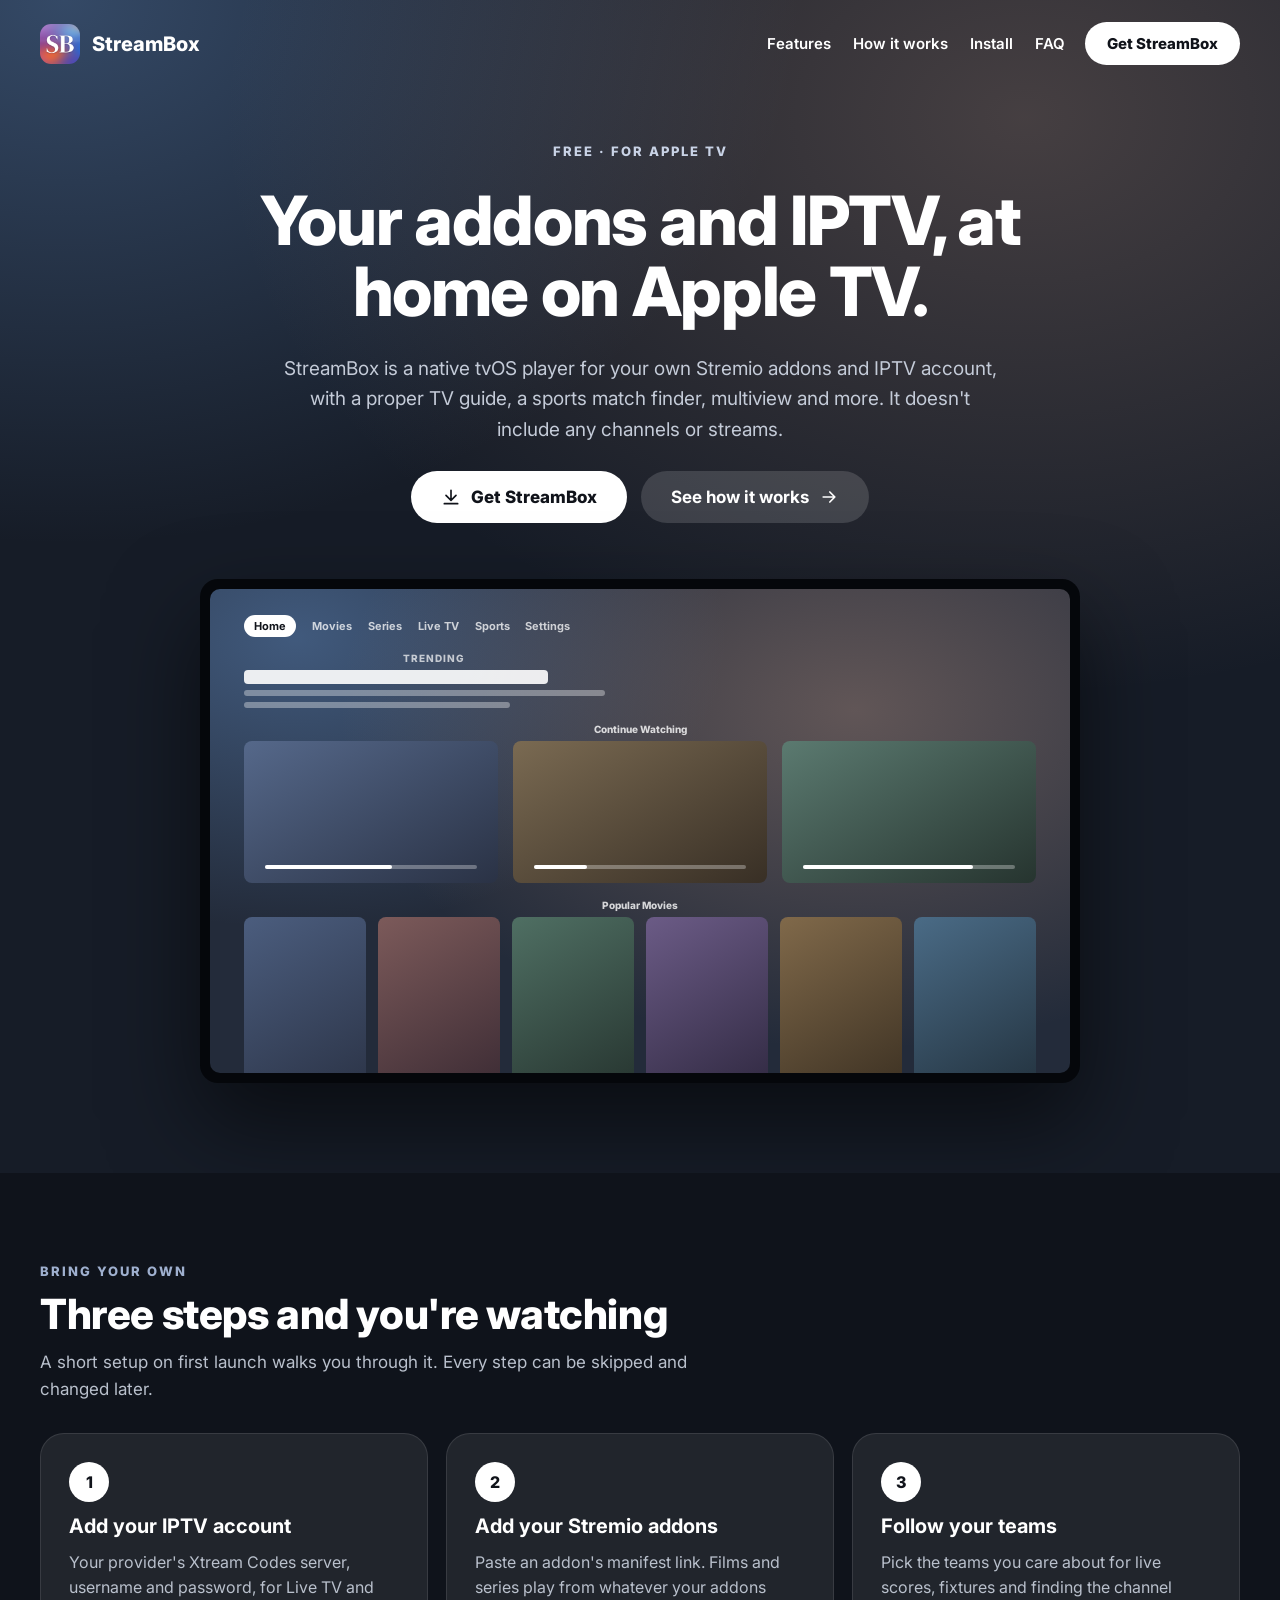
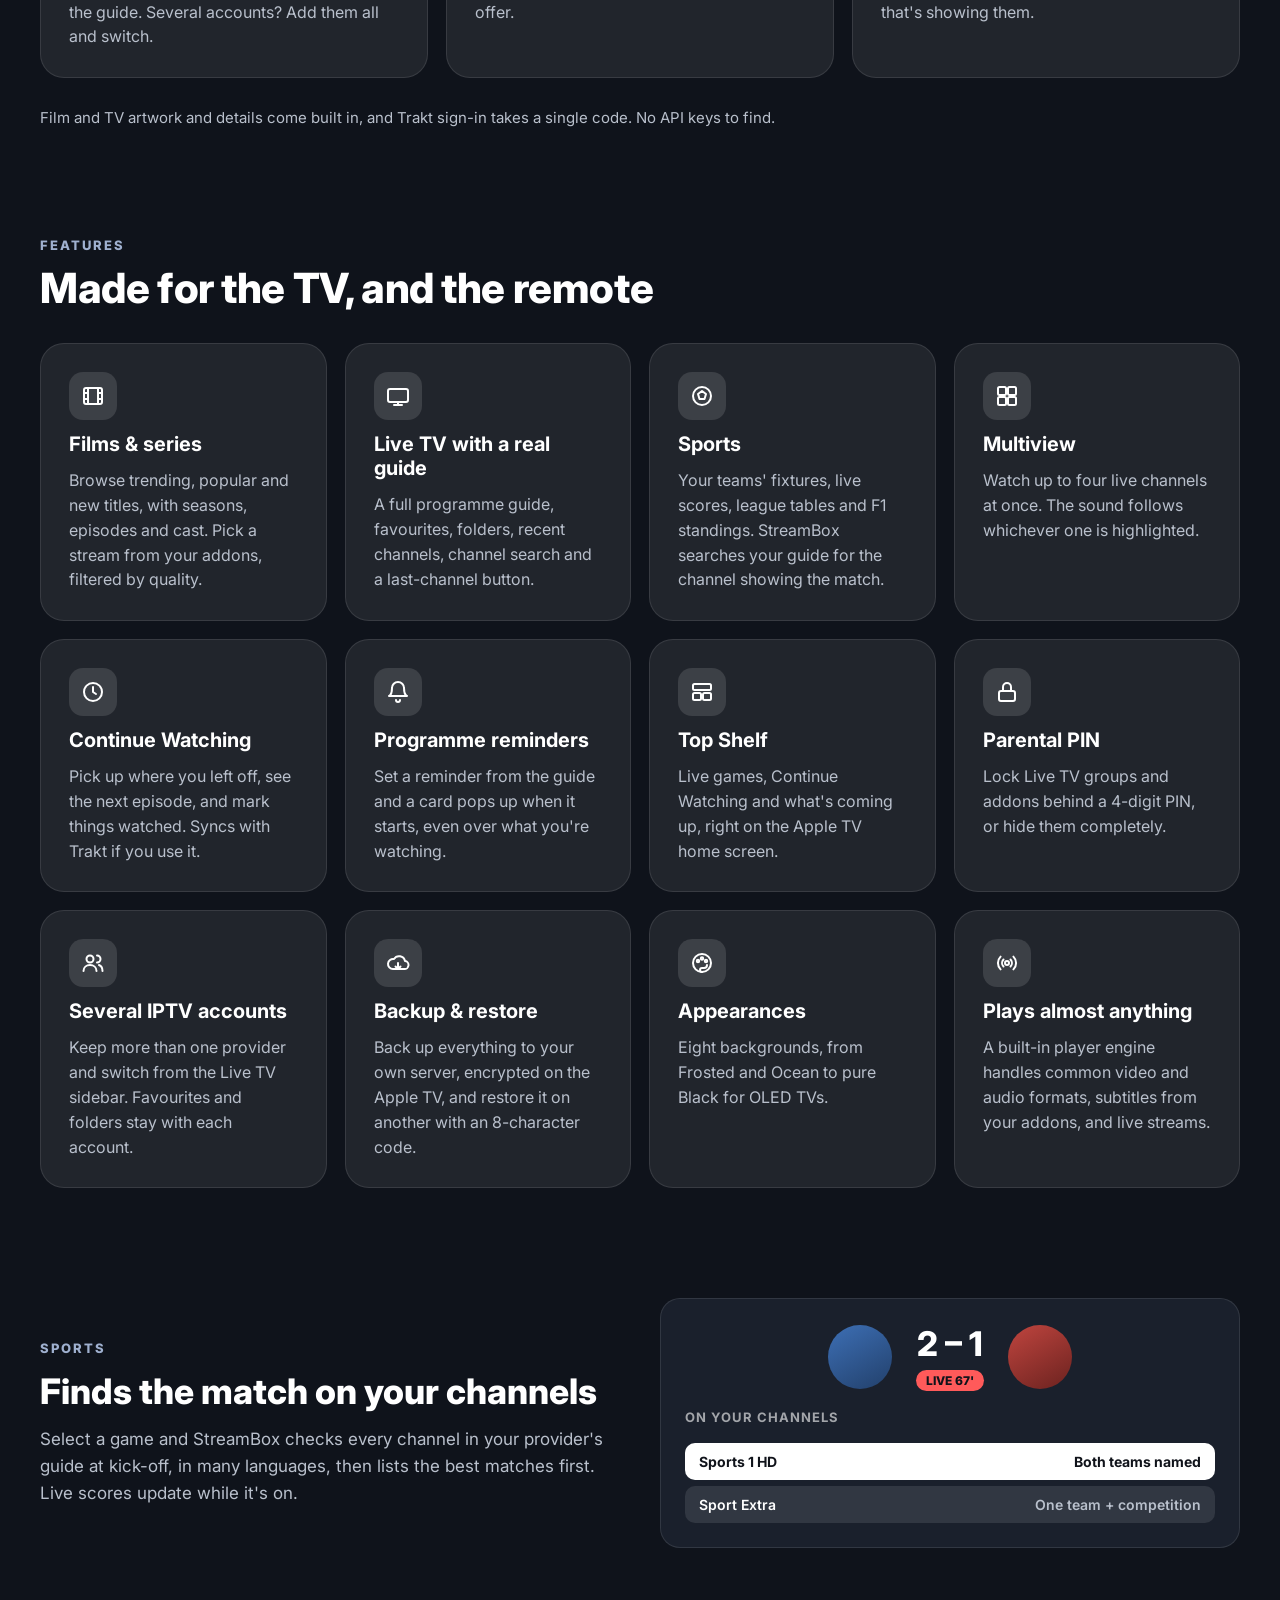
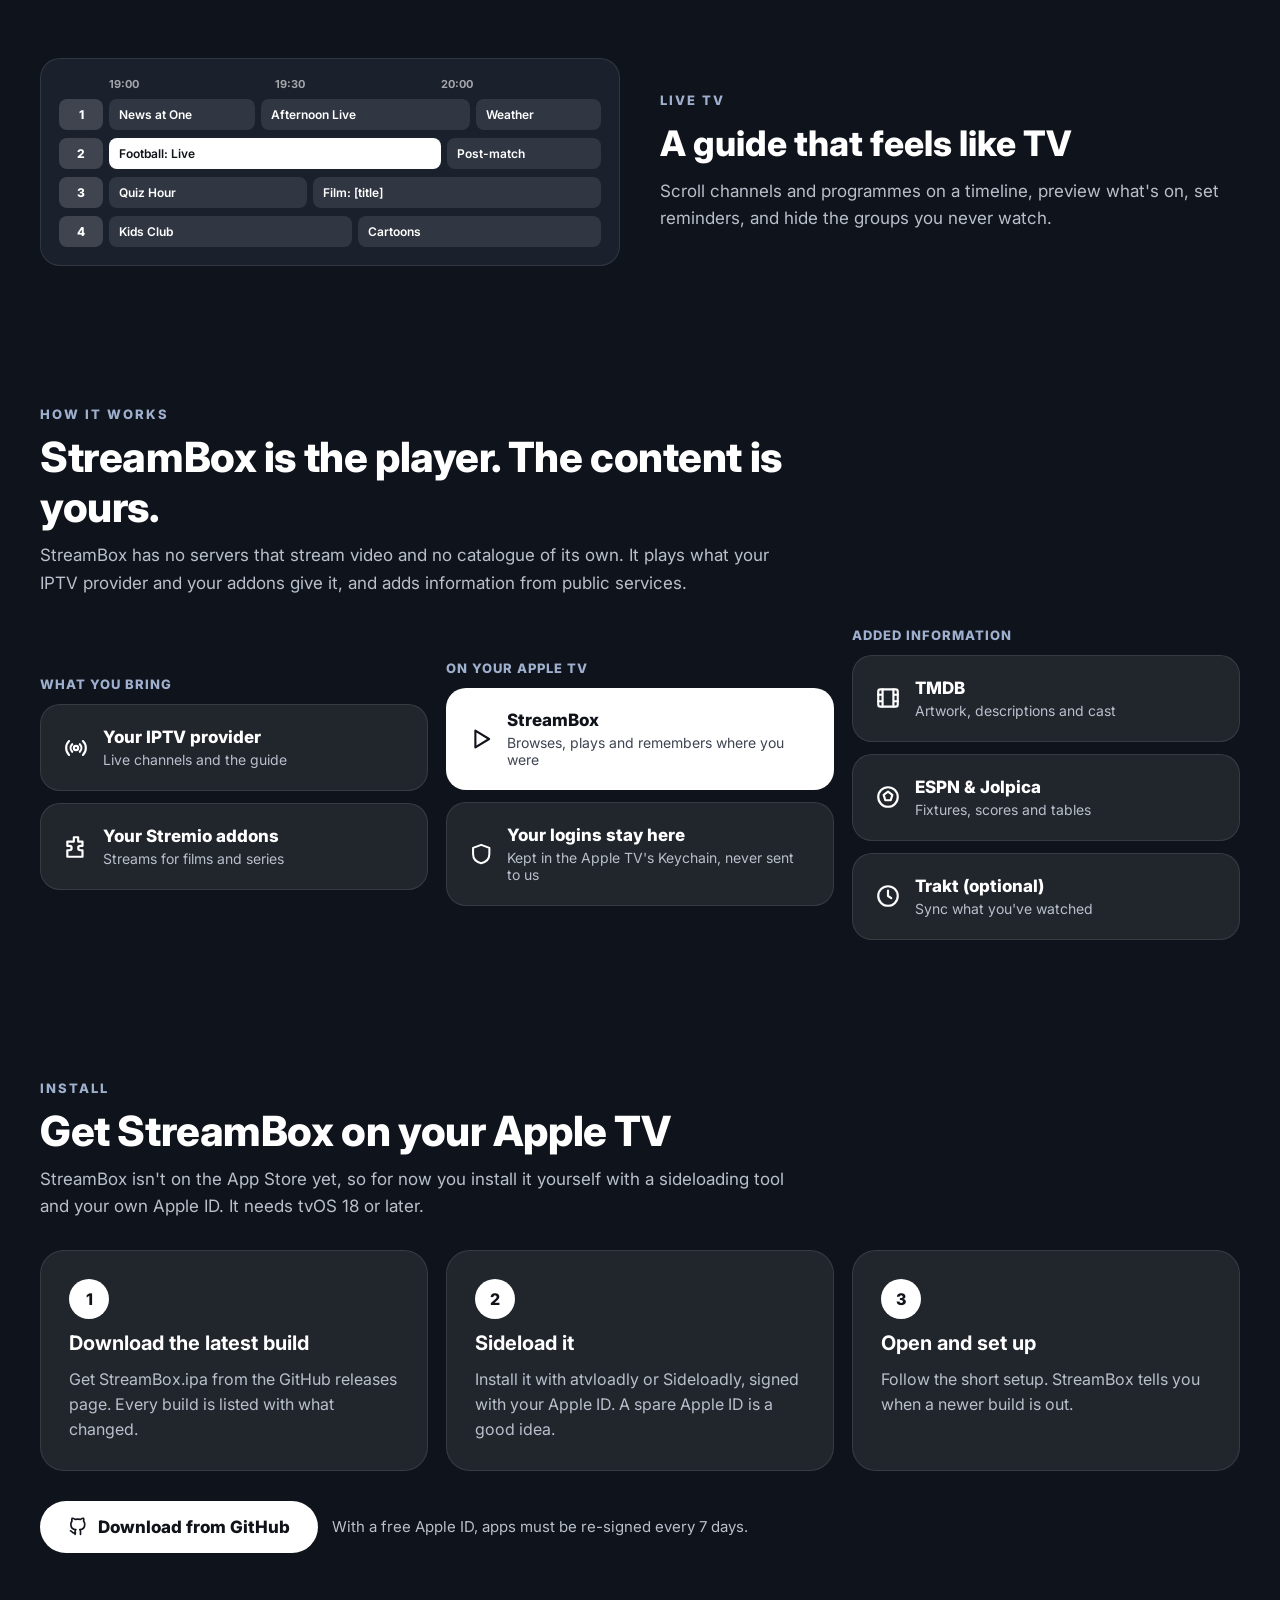
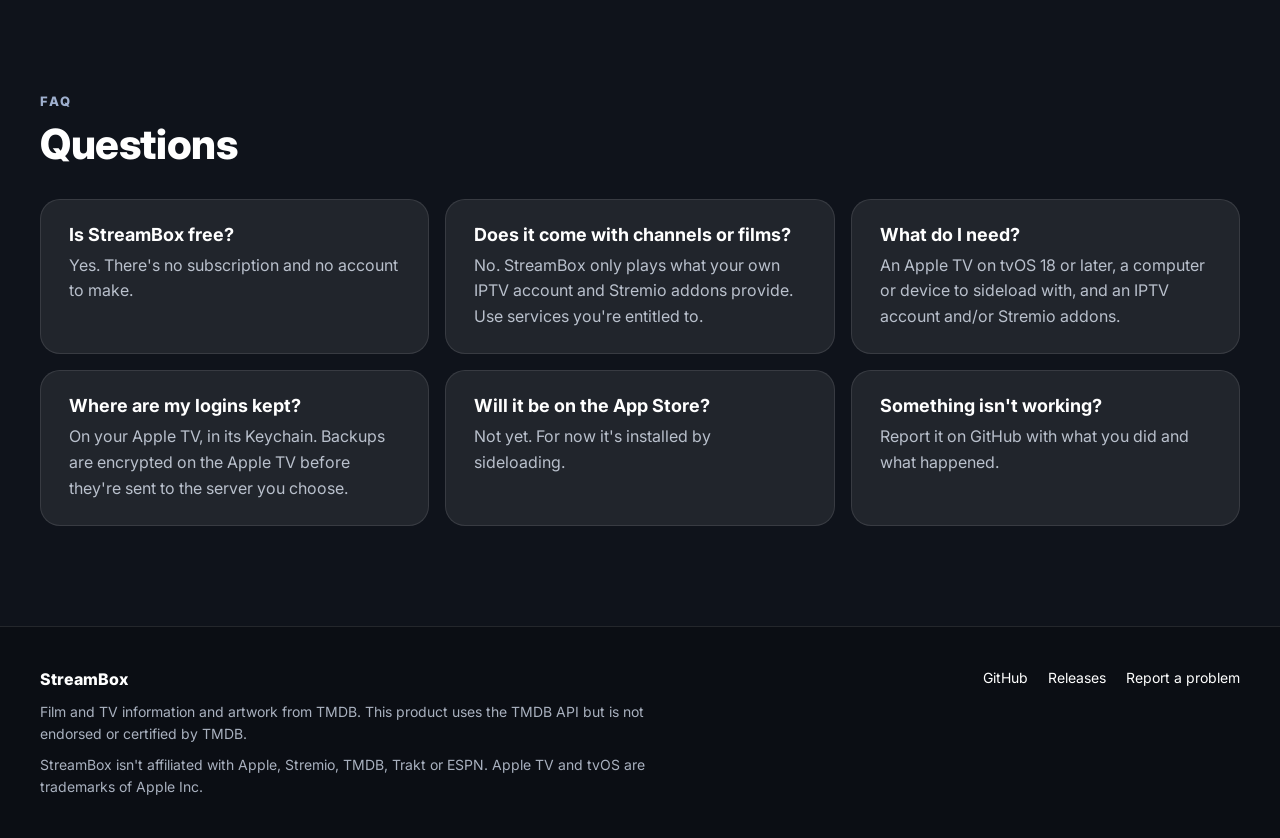
==== index.html @ 4a8b3d06 "Use the real StreamBox logo The header and browser tab now use StreamBox's own logo (the white "SB" " ====
<!doctype html>
<html lang="en">
<head>
<meta charset="utf-8">
<meta name="viewport" content="width=device-width, initial-scale=1">
<title>StreamBox · A player for your own addons and IPTV on Apple TV</title>
<meta name="description" content="StreamBox is a free, native Apple TV player for your own Stremio addons and IPTV account, with a TV guide, sports match finder, multiview and more. It includes no channels or streams.">
<meta property="og:title" content="StreamBox for Apple TV">
<meta property="og:description" content="A native Apple TV player for your own Stremio addons and IPTV account.">
<meta name="theme-color" content="#161c27">
<link rel="icon" href="favicon.png" type="image/png">
<link rel="apple-touch-icon" href="apple-touch-icon.png">
<meta property="og:image" content="https://ms2620.github.io/streambox-site/logo.png">
<link rel="preconnect" href="https://fonts.googleapis.com">
<link rel="preconnect" href="https://fonts.gstatic.com" crossorigin>
<link href="https://fonts.googleapis.com/css2?family=Inter:wght@400;500;600;700;800&amp;display=swap" rel="stylesheet">
<style>
body{margin:0;background:#0f131b}
html{scroll-behavior:smooth}
a{color:#ffffff}a:hover{color:#d6dcea}
a:focus-visible{outline:3px solid #9fb0cf;outline-offset:3px;border-radius:8px}
section{scroll-margin-top:20px}
</style>
</head>
<body>
<div style="min-height:100vh;font-family:Inter, system-ui, sans-serif;color:#ffffff;background:#0f131b">

  <header style="position:relative;overflow:hidden;background:radial-gradient(50rem 36rem at 80% 10%, rgba(158,128,115,0.35), rgba(0,0,0,0)),radial-gradient(46rem 34rem at 5% 0%, rgba(89,128,179,0.45), rgba(0,0,0,0)),#161c27">
    <nav style="max-width:1200px;margin:0 auto;padding:22px 24px;display:flex;flex-wrap:wrap;align-items:center;gap:20px">
      <a href="#" style="display:flex;align-items:center;gap:12px;text-decoration:none;font-size:20px;font-weight:800"><img src="logo.png" alt="" width="40" height="40" style="width:40px;height:40px;border-radius:11px;display:block">StreamBox</a>
      <span style="flex:1"></span>
      <div style="display:flex;flex-wrap:wrap;gap:22px;font-size:15px;font-weight:600"><a href="#features" style="text-decoration:none">Features</a><a href="#how" style="text-decoration:none">How it works</a><a href="#install" style="text-decoration:none">Install</a><a href="#faq" style="text-decoration:none">FAQ</a></div>
      <a href="#install" style="padding:12px 22px;border-radius:999px;background:#ffffff;color:#10131a;font-size:15px;font-weight:800;text-decoration:none">Get StreamBox</a>
    </nav>
    <div style="max-width:1200px;margin:0 auto;padding:56px 24px 90px;display:flex;flex-direction:column;align-items:center;text-align:center;gap:26px">
      <span style="font-size:13px;font-weight:800;letter-spacing:2px;color:#c9d3e6">FREE · FOR APPLE TV</span>
      <h1 style="margin:0;max-width:900px;font-size:clamp(2.4rem, 5.5vw, 4.25rem);line-height:1.05;font-weight:800;letter-spacing:-0.02em">Your addons and IPTV, at home on Apple TV.</h1>
      <p style="margin:0;max-width:720px;font-size:19px;line-height:1.6;color:#c4cbd8">StreamBox is a native tvOS player for your own Stremio addons and IPTV account, with a proper TV guide, a sports match finder, multiview and more. It doesn't include any channels or streams.</p>
      <div style="display:flex;flex-wrap:wrap;justify-content:center;gap:14px">
        <a href="#install" style="display:flex;align-items:center;gap:10px;padding:16px 30px;border-radius:999px;background:#ffffff;color:#10131a;font-size:17px;font-weight:800;text-decoration:none"><svg aria-hidden="true" width="20" height="20" viewBox="0 0 24 24" fill="none" stroke="currentColor" stroke-width="2" stroke-linecap="round" stroke-linejoin="round"><path d="M12 4v12M6 10l6 6 6-6"></path><path d="M4 20h16"></path></svg>Get StreamBox</a>
        <a href="#how" style="display:flex;align-items:center;gap:10px;padding:16px 30px;border-radius:999px;background:rgba(255,255,255,0.14);font-size:17px;font-weight:700;text-decoration:none">See how it works<svg aria-hidden="true" width="20" height="20" viewBox="0 0 24 24" fill="none" stroke="currentColor" stroke-width="2" stroke-linecap="round" stroke-linejoin="round"><path d="M5 12h14M13 6l6 6-6 6"></path></svg></a>
      </div>
      <div style="width:100%;margin-top:30px"><div style="width:100%;max-width:880px;margin:0 auto">
      <div role="img" aria-label="StreamBox home screen on a TV: a featured banner, a Continue Watching row and a poster row" style="aspect-ratio:16/9;border-radius:18px;padding:10px;background:#05070b;box-shadow:0 40px 90px rgba(0,0,0,0.55)">
        <div style="width:100%;height:100%;border-radius:10px;overflow:hidden;position:relative;background:radial-gradient(60% 70% at 75% 25%, rgba(158,128,115,0.5), rgba(0,0,0,0)),radial-gradient(50% 60% at 10% 10%, rgba(89,128,179,0.55), rgba(0,0,0,0)),#232b3a;display:flex;flex-direction:column;gap:3.5%;padding:3% 4%;box-sizing:border-box">
          <div style="display:flex;gap:2%;align-items:center;font-size:11px;font-weight:700;color:rgba(255,255,255,0.75)"><span style="padding:4px 10px;border-radius:999px;background:#ffffff;color:#10131a">Home</span><span>Movies</span><span>Series</span><span>Live TV</span><span>Sports</span><span>Settings</span></div>
          <div style="display:flex;flex-direction:column;gap:6px;max-width:48%">
            <span style="font-size:10px;font-weight:800;letter-spacing:1px;color:rgba(255,255,255,0.7)">TRENDING</span>
            <span style="height:14px;width:80%;border-radius:4px;background:rgba(255,255,255,0.9)"></span>
            <span style="height:6px;width:95%;border-radius:3px;background:rgba(255,255,255,0.35)"></span>
            <span style="height:6px;width:70%;border-radius:3px;background:rgba(255,255,255,0.35)"></span>
          </div>
          <div style="display:flex;flex-direction:column;gap:6px;margin-top:auto"><span style="font-size:10px;font-weight:800;color:rgba(255,255,255,0.8)">Continue Watching</span><div style="display:flex;gap:2%"><span style="flex:1;aspect-ratio:16/9;border-radius:8px;background:linear-gradient(150deg,#55688a,#2a3245);position:relative;overflow:hidden"><span style="position:absolute;left:8%;right:8%;bottom:10%;height:4px;border-radius:2px;background:rgba(255,255,255,0.3)"><span style="display:block;width:60%;height:4px;border-radius:2px;background:#ffffff"></span></span></span><span style="flex:1;aspect-ratio:16/9;border-radius:8px;background:linear-gradient(150deg,#7a6a52,#382f25);position:relative;overflow:hidden"><span style="position:absolute;left:8%;right:8%;bottom:10%;height:4px;border-radius:2px;background:rgba(255,255,255,0.3)"><span style="display:block;width:25%;height:4px;border-radius:2px;background:#ffffff"></span></span></span><span style="flex:1;aspect-ratio:16/9;border-radius:8px;background:linear-gradient(150deg,#5b7a70,#26342f);position:relative;overflow:hidden"><span style="position:absolute;left:8%;right:8%;bottom:10%;height:4px;border-radius:2px;background:rgba(255,255,255,0.3)"><span style="display:block;width:80%;height:4px;border-radius:2px;background:#ffffff"></span></span></span></div></div>
          <div style="display:flex;flex-direction:column;gap:6px"><span style="font-size:10px;font-weight:800;color:rgba(255,255,255,0.8)">Popular Movies</span><div style="display:flex;gap:1.6%"><span style="flex:1;aspect-ratio:2/3;border-radius:8px;background:linear-gradient(150deg,#4b5d7e,#2b3346)"></span><span style="flex:1;aspect-ratio:2/3;border-radius:8px;background:linear-gradient(150deg,#7c5a5a,#3a2a33)"></span><span style="flex:1;aspect-ratio:2/3;border-radius:8px;background:linear-gradient(150deg,#4f6f63,#25332e)"></span><span style="flex:1;aspect-ratio:2/3;border-radius:8px;background:linear-gradient(150deg,#6b5b86,#2f2840)"></span><span style="flex:1;aspect-ratio:2/3;border-radius:8px;background:linear-gradient(150deg,#80694a,#3b3022)"></span><span style="flex:1;aspect-ratio:2/3;border-radius:8px;background:linear-gradient(150deg,#4a6b86,#22313d)"></span></div></div>
        </div>
      </div>
    </div></div>
    </div>
  </header>

  <main>
    <section style="max-width:1200px;margin:0 auto;padding:90px 24px 40px;display:flex;flex-direction:column;gap:30px">
      <div style="display:flex;flex-direction:column;gap:10px;max-width:700px">
        <span style="font-size:13px;font-weight:800;letter-spacing:2px;color:#9fb0cf">BRING YOUR OWN</span>
        <h2 style="margin:0;font-size:clamp(1.8rem, 3.5vw, 2.6rem);font-weight:800;letter-spacing:-0.01em">Three steps and you're watching</h2>
        <p style="margin:0;font-size:17px;line-height:1.6;color:#b9c0cc">A short setup on first launch walks you through it. Every step can be skipped and changed later.</p>
      </div>
      <div style="display:grid;grid-template-columns:repeat(auto-fit, minmax(16rem, 1fr));gap:18px">
        <div style="padding:28px;border-radius:24px;background:rgba(255,255,255,0.08);border:1px solid rgba(255,255,255,0.1);display:flex;flex-direction:column;gap:12px">
        <span style="width:40px;height:40px;border-radius:50%;background:#ffffff;color:#10131a;font-weight:800;display:flex;align-items:center;justify-content:center">1</span>
        <h3 style="margin:0;font-size:20px;font-weight:700">Add your IPTV account</h3>
        <p style="margin:0;font-size:16px;line-height:1.55;color:#b9c0cc">Your provider's Xtream Codes server, username and password, for Live TV and the guide. Several accounts? Add them all and switch.</p>
      </div>
        <div style="padding:28px;border-radius:24px;background:rgba(255,255,255,0.08);border:1px solid rgba(255,255,255,0.1);display:flex;flex-direction:column;gap:12px">
        <span style="width:40px;height:40px;border-radius:50%;background:#ffffff;color:#10131a;font-weight:800;display:flex;align-items:center;justify-content:center">2</span>
        <h3 style="margin:0;font-size:20px;font-weight:700">Add your Stremio addons</h3>
        <p style="margin:0;font-size:16px;line-height:1.55;color:#b9c0cc">Paste an addon's manifest link. Films and series play from whatever your addons offer.</p>
      </div>
        <div style="padding:28px;border-radius:24px;background:rgba(255,255,255,0.08);border:1px solid rgba(255,255,255,0.1);display:flex;flex-direction:column;gap:12px">
        <span style="width:40px;height:40px;border-radius:50%;background:#ffffff;color:#10131a;font-weight:800;display:flex;align-items:center;justify-content:center">3</span>
        <h3 style="margin:0;font-size:20px;font-weight:700">Follow your teams</h3>
        <p style="margin:0;font-size:16px;line-height:1.55;color:#b9c0cc">Pick the teams you care about for live scores, fixtures and finding the channel that's showing them.</p>
      </div>
      </div>
      <p style="margin:0;font-size:15px;color:#b9c0cc">Film and TV artwork and details come built in, and Trakt sign-in takes a single code. No API keys to find.</p>
    </section>

    <section id="features" style="max-width:1200px;margin:0 auto;padding:70px 24px;display:flex;flex-direction:column;gap:30px">
      <div style="display:flex;flex-direction:column;gap:10px;max-width:700px">
        <span style="font-size:13px;font-weight:800;letter-spacing:2px;color:#9fb0cf">FEATURES</span>
        <h2 style="margin:0;font-size:clamp(1.8rem, 3.5vw, 2.6rem);font-weight:800;letter-spacing:-0.01em">Made for the TV, and the remote</h2>
      </div>
      <div style="display:grid;grid-template-columns:repeat(auto-fit, minmax(16rem, 1fr));gap:18px">
        <article style="padding:28px;border-radius:24px;background:rgba(255,255,255,0.08);border:1px solid rgba(255,255,255,0.1);display:flex;flex-direction:column;gap:12px">
        <span style="width:48px;height:48px;border-radius:14px;background:rgba(255,255,255,0.12);display:flex;align-items:center;justify-content:center;color:#ffffff"><svg aria-hidden="true" width="24" height="24" viewBox="0 0 24 24" fill="none" stroke="currentColor" stroke-width="2" stroke-linecap="round" stroke-linejoin="round"><rect x="3" y="4" width="18" height="16" rx="2"></rect><path d="M7 4v16M17 4v16M3 9h4M3 15h4M17 9h4M17 15h4"></path></svg></span>
        <h3 style="margin:0;font-size:20px;font-weight:700">Films &amp; series</h3>
        <p style="margin:0;font-size:16px;line-height:1.55;color:#b9c0cc">Browse trending, popular and new titles, with seasons, episodes and cast. Pick a stream from your addons, filtered by quality.</p>
      </article>
        <article style="padding:28px;border-radius:24px;background:rgba(255,255,255,0.08);border:1px solid rgba(255,255,255,0.1);display:flex;flex-direction:column;gap:12px">
        <span style="width:48px;height:48px;border-radius:14px;background:rgba(255,255,255,0.12);display:flex;align-items:center;justify-content:center;color:#ffffff"><svg aria-hidden="true" width="24" height="24" viewBox="0 0 24 24" fill="none" stroke="currentColor" stroke-width="2" stroke-linecap="round" stroke-linejoin="round"><rect x="2" y="5" width="20" height="13" rx="2"></rect><path d="M8 21h8M12 18v3"></path></svg></span>
        <h3 style="margin:0;font-size:20px;font-weight:700">Live TV with a real guide</h3>
        <p style="margin:0;font-size:16px;line-height:1.55;color:#b9c0cc">A full programme guide, favourites, folders, recent channels, channel search and a last-channel button.</p>
      </article>
        <article style="padding:28px;border-radius:24px;background:rgba(255,255,255,0.08);border:1px solid rgba(255,255,255,0.1);display:flex;flex-direction:column;gap:12px">
        <span style="width:48px;height:48px;border-radius:14px;background:rgba(255,255,255,0.12);display:flex;align-items:center;justify-content:center;color:#ffffff"><svg aria-hidden="true" width="24" height="24" viewBox="0 0 24 24" fill="none" stroke="currentColor" stroke-width="2" stroke-linecap="round" stroke-linejoin="round"><circle cx="12" cy="12" r="9"></circle><path d="M12 7l4 3-1.5 5h-5L8 10z"></path></svg></span>
        <h3 style="margin:0;font-size:20px;font-weight:700">Sports</h3>
        <p style="margin:0;font-size:16px;line-height:1.55;color:#b9c0cc">Your teams' fixtures, live scores, league tables and F1 standings. StreamBox searches your guide for the channel showing the match.</p>
      </article>
        <article style="padding:28px;border-radius:24px;background:rgba(255,255,255,0.08);border:1px solid rgba(255,255,255,0.1);display:flex;flex-direction:column;gap:12px">
        <span style="width:48px;height:48px;border-radius:14px;background:rgba(255,255,255,0.12);display:flex;align-items:center;justify-content:center;color:#ffffff"><svg aria-hidden="true" width="24" height="24" viewBox="0 0 24 24" fill="none" stroke="currentColor" stroke-width="2" stroke-linecap="round" stroke-linejoin="round"><rect x="3" y="3" width="8" height="8" rx="1.5"></rect><rect x="13" y="3" width="8" height="8" rx="1.5"></rect><rect x="3" y="13" width="8" height="8" rx="1.5"></rect><rect x="13" y="13" width="8" height="8" rx="1.5"></rect></svg></span>
        <h3 style="margin:0;font-size:20px;font-weight:700">Multiview</h3>
        <p style="margin:0;font-size:16px;line-height:1.55;color:#b9c0cc">Watch up to four live channels at once. The sound follows whichever one is highlighted.</p>
      </article>
        <article style="padding:28px;border-radius:24px;background:rgba(255,255,255,0.08);border:1px solid rgba(255,255,255,0.1);display:flex;flex-direction:column;gap:12px">
        <span style="width:48px;height:48px;border-radius:14px;background:rgba(255,255,255,0.12);display:flex;align-items:center;justify-content:center;color:#ffffff"><svg aria-hidden="true" width="24" height="24" viewBox="0 0 24 24" fill="none" stroke="currentColor" stroke-width="2" stroke-linecap="round" stroke-linejoin="round"><circle cx="12" cy="12" r="9"></circle><path d="M12 7v5l3 2"></path></svg></span>
        <h3 style="margin:0;font-size:20px;font-weight:700">Continue Watching</h3>
        <p style="margin:0;font-size:16px;line-height:1.55;color:#b9c0cc">Pick up where you left off, see the next episode, and mark things watched. Syncs with Trakt if you use it.</p>
      </article>
        <article style="padding:28px;border-radius:24px;background:rgba(255,255,255,0.08);border:1px solid rgba(255,255,255,0.1);display:flex;flex-direction:column;gap:12px">
        <span style="width:48px;height:48px;border-radius:14px;background:rgba(255,255,255,0.12);display:flex;align-items:center;justify-content:center;color:#ffffff"><svg aria-hidden="true" width="24" height="24" viewBox="0 0 24 24" fill="none" stroke="currentColor" stroke-width="2" stroke-linecap="round" stroke-linejoin="round"><path d="M6 8a6 6 0 0 1 12 0c0 7 3 8 3 8H3s3-1 3-8"></path><path d="M10 20a2 2 0 0 0 4 0"></path></svg></span>
        <h3 style="margin:0;font-size:20px;font-weight:700">Programme reminders</h3>
        <p style="margin:0;font-size:16px;line-height:1.55;color:#b9c0cc">Set a reminder from the guide and a card pops up when it starts, even over what you're watching.</p>
      </article>
        <article style="padding:28px;border-radius:24px;background:rgba(255,255,255,0.08);border:1px solid rgba(255,255,255,0.1);display:flex;flex-direction:column;gap:12px">
        <span style="width:48px;height:48px;border-radius:14px;background:rgba(255,255,255,0.12);display:flex;align-items:center;justify-content:center;color:#ffffff"><svg aria-hidden="true" width="24" height="24" viewBox="0 0 24 24" fill="none" stroke="currentColor" stroke-width="2" stroke-linecap="round" stroke-linejoin="round"><rect x="3" y="4" width="18" height="6" rx="1.5"></rect><rect x="3" y="13" width="8" height="7" rx="1.5"></rect><rect x="13" y="13" width="8" height="7" rx="1.5"></rect></svg></span>
        <h3 style="margin:0;font-size:20px;font-weight:700">Top Shelf</h3>
        <p style="margin:0;font-size:16px;line-height:1.55;color:#b9c0cc">Live games, Continue Watching and what's coming up, right on the Apple TV home screen.</p>
      </article>
        <article style="padding:28px;border-radius:24px;background:rgba(255,255,255,0.08);border:1px solid rgba(255,255,255,0.1);display:flex;flex-direction:column;gap:12px">
        <span style="width:48px;height:48px;border-radius:14px;background:rgba(255,255,255,0.12);display:flex;align-items:center;justify-content:center;color:#ffffff"><svg aria-hidden="true" width="24" height="24" viewBox="0 0 24 24" fill="none" stroke="currentColor" stroke-width="2" stroke-linecap="round" stroke-linejoin="round"><rect x="4" y="11" width="16" height="10" rx="2"></rect><path d="M8 11V7a4 4 0 0 1 8 0v4"></path></svg></span>
        <h3 style="margin:0;font-size:20px;font-weight:700">Parental PIN</h3>
        <p style="margin:0;font-size:16px;line-height:1.55;color:#b9c0cc">Lock Live TV groups and addons behind a 4-digit PIN, or hide them completely.</p>
      </article>
        <article style="padding:28px;border-radius:24px;background:rgba(255,255,255,0.08);border:1px solid rgba(255,255,255,0.1);display:flex;flex-direction:column;gap:12px">
        <span style="width:48px;height:48px;border-radius:14px;background:rgba(255,255,255,0.12);display:flex;align-items:center;justify-content:center;color:#ffffff"><svg aria-hidden="true" width="24" height="24" viewBox="0 0 24 24" fill="none" stroke="currentColor" stroke-width="2" stroke-linecap="round" stroke-linejoin="round"><circle cx="9" cy="8" r="3.5"></circle><path d="M2.5 20c0-3.6 2.9-6 6.5-6s6.5 2.4 6.5 6"></path><path d="M16 4.5a3.5 3.5 0 0 1 0 7M18 14c2.2.7 3.5 2.8 3.5 6"></path></svg></span>
        <h3 style="margin:0;font-size:20px;font-weight:700">Several IPTV accounts</h3>
        <p style="margin:0;font-size:16px;line-height:1.55;color:#b9c0cc">Keep more than one provider and switch from the Live TV sidebar. Favourites and folders stay with each account.</p>
      </article>
        <article style="padding:28px;border-radius:24px;background:rgba(255,255,255,0.08);border:1px solid rgba(255,255,255,0.1);display:flex;flex-direction:column;gap:12px">
        <span style="width:48px;height:48px;border-radius:14px;background:rgba(255,255,255,0.12);display:flex;align-items:center;justify-content:center;color:#ffffff"><svg aria-hidden="true" width="24" height="24" viewBox="0 0 24 24" fill="none" stroke="currentColor" stroke-width="2" stroke-linecap="round" stroke-linejoin="round"><path d="M7 18a5 5 0 1 1 1-9.9A6 6 0 0 1 19 10a4 4 0 0 1-1 8z"></path><path d="M12 12v6M9.5 15.5L12 18l2.5-2.5"></path></svg></span>
        <h3 style="margin:0;font-size:20px;font-weight:700">Backup &amp; restore</h3>
        <p style="margin:0;font-size:16px;line-height:1.55;color:#b9c0cc">Back up everything to your own server, encrypted on the Apple TV, and restore it on another with an 8-character code.</p>
      </article>
        <article style="padding:28px;border-radius:24px;background:rgba(255,255,255,0.08);border:1px solid rgba(255,255,255,0.1);display:flex;flex-direction:column;gap:12px">
        <span style="width:48px;height:48px;border-radius:14px;background:rgba(255,255,255,0.12);display:flex;align-items:center;justify-content:center;color:#ffffff"><svg aria-hidden="true" width="24" height="24" viewBox="0 0 24 24" fill="none" stroke="currentColor" stroke-width="2" stroke-linecap="round" stroke-linejoin="round"><circle cx="12" cy="12" r="9"></circle><circle cx="8" cy="10" r="1.2"></circle><circle cx="12" cy="7.5" r="1.2"></circle><circle cx="16" cy="10" r="1.2"></circle><path d="M12 21a2 2 0 0 1 0-4h2a3 3 0 0 0 3-3"></path></svg></span>
        <h3 style="margin:0;font-size:20px;font-weight:700">Appearances</h3>
        <p style="margin:0;font-size:16px;line-height:1.55;color:#b9c0cc">Eight backgrounds, from Frosted and Ocean to pure Black for OLED TVs.</p>
      </article>
        <article style="padding:28px;border-radius:24px;background:rgba(255,255,255,0.08);border:1px solid rgba(255,255,255,0.1);display:flex;flex-direction:column;gap:12px">
        <span style="width:48px;height:48px;border-radius:14px;background:rgba(255,255,255,0.12);display:flex;align-items:center;justify-content:center;color:#ffffff"><svg aria-hidden="true" width="24" height="24" viewBox="0 0 24 24" fill="none" stroke="currentColor" stroke-width="2" stroke-linecap="round" stroke-linejoin="round"><circle cx="12" cy="12" r="2"></circle><path d="M8.5 15.5a5 5 0 0 1 0-7M15.5 8.5a5 5 0 0 1 0 7M5.6 18.4a9 9 0 0 1 0-12.8M18.4 5.6a9 9 0 0 1 0 12.8"></path></svg></span>
        <h3 style="margin:0;font-size:20px;font-weight:700">Plays almost anything</h3>
        <p style="margin:0;font-size:16px;line-height:1.55;color:#b9c0cc">A built-in player engine handles common video and audio formats, subtitles from your addons, and live streams.</p>
      </article>
      </div>
    </section>

    <section style="max-width:1200px;margin:0 auto;padding:40px 24px 70px;display:grid;grid-template-columns:repeat(auto-fit, minmax(20rem, 1fr));gap:40px;align-items:center">
      <div style="display:flex;flex-direction:column;gap:14px">
        <span style="font-size:13px;font-weight:800;letter-spacing:2px;color:#9fb0cf">SPORTS</span>
        <h2 style="margin:0;font-size:clamp(1.6rem, 3vw, 2.2rem);font-weight:800">Finds the match on your channels</h2>
        <p style="margin:0;font-size:17px;line-height:1.6;color:#b9c0cc">Select a game and StreamBox checks every channel in your provider's guide at kick-off, in many languages, then lists the best matches first. Live scores update while it's on.</p>
      </div>
      <div role="img" aria-label="Match page: two team badges, a live score and the channels showing the game" style="border-radius:20px;padding:24px;background:#1a202c;border:1px solid rgba(255,255,255,0.1);display:flex;flex-direction:column;gap:18px">
        <div style="display:flex;align-items:center;justify-content:center;gap:24px">
          <span style="width:64px;height:64px;border-radius:50%;background:linear-gradient(150deg,#3d6fb5,#22406b)"></span>
          <span style="display:flex;flex-direction:column;align-items:center;gap:6px"><span style="font-size:34px;font-weight:800">2 – 1</span><span style="font-size:12px;font-weight:800;padding:3px 10px;border-radius:999px;background:#ff5a5a;color:#10131a">LIVE 67'</span></span>
          <span style="width:64px;height:64px;border-radius:50%;background:linear-gradient(150deg,#c0453f,#6b221f)"></span>
        </div>
        <div style="font-size:13px;font-weight:700;letter-spacing:1px;color:rgba(255,255,255,0.6)">ON YOUR CHANNELS</div>
        <div style="display:flex;flex-direction:column;gap:6px">
          <div style="display:flex;justify-content:space-between;padding:10px 14px;border-radius:10px;background:#ffffff;color:#10131a;font-size:14px;font-weight:700"><span>Sports 1 HD</span><span>Both teams named</span></div>
          <div style="display:flex;justify-content:space-between;padding:10px 14px;border-radius:10px;background:rgba(255,255,255,0.1);font-size:14px;font-weight:600"><span>Sport Extra</span><span style="color:#b9c0cc">One team + competition</span></div>
        </div>
      </div>
    </section>

    <section style="max-width:1200px;margin:0 auto;padding:40px 24px 70px;display:grid;grid-template-columns:repeat(auto-fit, minmax(20rem, 1fr));gap:40px;align-items:center">
      <div role="img" aria-label="Live TV guide: channels down the side, programmes across a timeline" style="border-radius:20px;padding:18px;background:#1a202c;border:1px solid rgba(255,255,255,0.1);display:flex;flex-direction:column;gap:8px">
        <div style="display:flex;gap:6px;font-size:11px;font-weight:700;color:rgba(255,255,255,0.6);padding-left:50px"><span style="flex:1">19:00</span><span style="flex:1">19:30</span><span style="flex:1">20:00</span></div>
        <div style="display:flex;gap:6px;align-items:stretch"><span style="width:44px;flex:none;border-radius:8px;background:rgba(255,255,255,0.16);display:flex;align-items:center;justify-content:center;font-size:12px;font-weight:800">1</span><span style="flex:30;padding:8px 10px;border-radius:8px;background:rgba(255,255,255,0.1);color:#ffffff;font-size:12px;font-weight:600;white-space:nowrap;overflow:hidden;text-overflow:ellipsis">News at One</span><span style="flex:45;padding:8px 10px;border-radius:8px;background:rgba(255,255,255,0.1);color:#ffffff;font-size:12px;font-weight:600;white-space:nowrap;overflow:hidden;text-overflow:ellipsis">Afternoon Live</span><span style="flex:25;padding:8px 10px;border-radius:8px;background:rgba(255,255,255,0.1);color:#ffffff;font-size:12px;font-weight:600;white-space:nowrap;overflow:hidden;text-overflow:ellipsis">Weather</span></div><div style="display:flex;gap:6px;align-items:stretch"><span style="width:44px;flex:none;border-radius:8px;background:rgba(255,255,255,0.16);display:flex;align-items:center;justify-content:center;font-size:12px;font-weight:800">2</span><span style="flex:70;padding:8px 10px;border-radius:8px;background:#ffffff;color:#10131a;font-size:12px;font-weight:600;white-space:nowrap;overflow:hidden;text-overflow:ellipsis">Football: Live</span><span style="flex:30;padding:8px 10px;border-radius:8px;background:rgba(255,255,255,0.1);color:#ffffff;font-size:12px;font-weight:600;white-space:nowrap;overflow:hidden;text-overflow:ellipsis">Post-match</span></div><div style="display:flex;gap:6px;align-items:stretch"><span style="width:44px;flex:none;border-radius:8px;background:rgba(255,255,255,0.16);display:flex;align-items:center;justify-content:center;font-size:12px;font-weight:800">3</span><span style="flex:40;padding:8px 10px;border-radius:8px;background:rgba(255,255,255,0.1);color:#ffffff;font-size:12px;font-weight:600;white-space:nowrap;overflow:hidden;text-overflow:ellipsis">Quiz Hour</span><span style="flex:60;padding:8px 10px;border-radius:8px;background:rgba(255,255,255,0.1);color:#ffffff;font-size:12px;font-weight:600;white-space:nowrap;overflow:hidden;text-overflow:ellipsis">Film: [title]</span></div><div style="display:flex;gap:6px;align-items:stretch"><span style="width:44px;flex:none;border-radius:8px;background:rgba(255,255,255,0.16);display:flex;align-items:center;justify-content:center;font-size:12px;font-weight:800">4</span><span style="flex:50;padding:8px 10px;border-radius:8px;background:rgba(255,255,255,0.1);color:#ffffff;font-size:12px;font-weight:600;white-space:nowrap;overflow:hidden;text-overflow:ellipsis">Kids Club</span><span style="flex:50;padding:8px 10px;border-radius:8px;background:rgba(255,255,255,0.1);color:#ffffff;font-size:12px;font-weight:600;white-space:nowrap;overflow:hidden;text-overflow:ellipsis">Cartoons</span></div>
      </div>
      <div style="display:flex;flex-direction:column;gap:14px">
        <span style="font-size:13px;font-weight:800;letter-spacing:2px;color:#9fb0cf">LIVE TV</span>
        <h2 style="margin:0;font-size:clamp(1.6rem, 3vw, 2.2rem);font-weight:800">A guide that feels like TV</h2>
        <p style="margin:0;font-size:17px;line-height:1.6;color:#b9c0cc">Scroll channels and programmes on a timeline, preview what's on, set reminders, and hide the groups you never watch.</p>
      </div>
    </section>

    <section id="how" style="max-width:1200px;margin:0 auto;padding:70px 24px;display:flex;flex-direction:column;gap:30px">
      <div style="display:flex;flex-direction:column;gap:10px;max-width:760px">
        <span style="font-size:13px;font-weight:800;letter-spacing:2px;color:#9fb0cf">HOW IT WORKS</span>
        <h2 style="margin:0;font-size:clamp(1.8rem, 3.5vw, 2.6rem);font-weight:800;letter-spacing:-0.01em">StreamBox is the player. The content is yours.</h2>
        <p style="margin:0;font-size:17px;line-height:1.6;color:#b9c0cc">StreamBox has no servers that stream video and no catalogue of its own. It plays what your IPTV provider and your addons give it, and adds information from public services.</p>
      </div>
      <div style="display:grid;grid-template-columns:repeat(auto-fit, minmax(17rem, 1fr));gap:18px;align-items:center">
        <div style="display:flex;flex-direction:column;gap:12px">
          <span style="font-size:13px;font-weight:800;letter-spacing:1px;color:#9fb0cf">WHAT YOU BRING</span>
          <div style="padding:22px;border-radius:20px;background:rgba(255,255,255,0.08);border:1px solid rgba(255,255,255,0.1);display:flex;align-items:center;gap:14px"><svg aria-hidden="true" width="26" height="26" viewBox="0 0 24 24" fill="none" stroke="currentColor" stroke-width="2" stroke-linecap="round" stroke-linejoin="round"><circle cx="12" cy="12" r="2"></circle><path d="M8.5 15.5a5 5 0 0 1 0-7M15.5 8.5a5 5 0 0 1 0 7M5.6 18.4a9 9 0 0 1 0-12.8M18.4 5.6a9 9 0 0 1 0 12.8"></path></svg><span style="display:flex;flex-direction:column;gap:4px"><span style="font-size:17px;font-weight:800">Your IPTV provider</span><span style="font-size:14px;color:#b9c0cc">Live channels and the guide</span></span></div>
          <div style="padding:22px;border-radius:20px;background:rgba(255,255,255,0.08);border:1px solid rgba(255,255,255,0.1);display:flex;align-items:center;gap:14px"><svg aria-hidden="true" width="26" height="26" viewBox="0 0 24 24" fill="none" stroke="currentColor" stroke-width="2" stroke-linecap="round" stroke-linejoin="round"><path d="M10 3h4v4h4v4h-2a2 2 0 0 0 0 4h2v6H4v-6h2a2 2 0 0 0 0-4H4V7h6z"></path></svg><span style="display:flex;flex-direction:column;gap:4px"><span style="font-size:17px;font-weight:800">Your Stremio addons</span><span style="font-size:14px;color:#b9c0cc">Streams for films and series</span></span></div>
        </div>
        <div style="display:flex;flex-direction:column;gap:12px">
          <span style="font-size:13px;font-weight:800;letter-spacing:1px;color:#9fb0cf">ON YOUR APPLE TV</span>
          <div style="padding:22px;border-radius:20px;background:#ffffff;color:#10131a;display:flex;align-items:center;gap:14px"><svg aria-hidden="true" width="26" height="26" viewBox="0 0 24 24" fill="none" stroke="currentColor" stroke-width="2" stroke-linecap="round" stroke-linejoin="round"><polygon points="7 4 20 12 7 20 7 4"></polygon></svg><span style="display:flex;flex-direction:column;gap:4px"><span style="font-size:17px;font-weight:800">StreamBox</span><span style="font-size:14px;color:#3e4452">Browses, plays and remembers where you were</span></span></div>
          <div style="padding:22px;border-radius:20px;background:rgba(255,255,255,0.08);border:1px solid rgba(255,255,255,0.1);display:flex;align-items:center;gap:14px"><svg aria-hidden="true" width="26" height="26" viewBox="0 0 24 24" fill="none" stroke="currentColor" stroke-width="2" stroke-linecap="round" stroke-linejoin="round"><path d="M12 3l8 3v6c0 5-3.5 8-8 9-4.5-1-8-4-8-9V6z"></path></svg><span style="display:flex;flex-direction:column;gap:4px"><span style="font-size:17px;font-weight:800">Your logins stay here</span><span style="font-size:14px;color:#b9c0cc">Kept in the Apple TV's Keychain, never sent to us</span></span></div>
        </div>
        <div style="display:flex;flex-direction:column;gap:12px">
          <span style="font-size:13px;font-weight:800;letter-spacing:1px;color:#9fb0cf">ADDED INFORMATION</span>
          <div style="padding:22px;border-radius:20px;background:rgba(255,255,255,0.08);border:1px solid rgba(255,255,255,0.1);display:flex;align-items:center;gap:14px"><svg aria-hidden="true" width="26" height="26" viewBox="0 0 24 24" fill="none" stroke="currentColor" stroke-width="2" stroke-linecap="round" stroke-linejoin="round"><rect x="3" y="4" width="18" height="16" rx="2"></rect><path d="M7 4v16M17 4v16M3 9h4M3 15h4M17 9h4M17 15h4"></path></svg><span style="display:flex;flex-direction:column;gap:4px"><span style="font-size:17px;font-weight:800">TMDB</span><span style="font-size:14px;color:#b9c0cc">Artwork, descriptions and cast</span></span></div>
          <div style="padding:22px;border-radius:20px;background:rgba(255,255,255,0.08);border:1px solid rgba(255,255,255,0.1);display:flex;align-items:center;gap:14px"><svg aria-hidden="true" width="26" height="26" viewBox="0 0 24 24" fill="none" stroke="currentColor" stroke-width="2" stroke-linecap="round" stroke-linejoin="round"><circle cx="12" cy="12" r="9"></circle><path d="M12 7l4 3-1.5 5h-5L8 10z"></path></svg><span style="display:flex;flex-direction:column;gap:4px"><span style="font-size:17px;font-weight:800">ESPN &amp; Jolpica</span><span style="font-size:14px;color:#b9c0cc">Fixtures, scores and tables</span></span></div>
          <div style="padding:22px;border-radius:20px;background:rgba(255,255,255,0.08);border:1px solid rgba(255,255,255,0.1);display:flex;align-items:center;gap:14px"><svg aria-hidden="true" width="26" height="26" viewBox="0 0 24 24" fill="none" stroke="currentColor" stroke-width="2" stroke-linecap="round" stroke-linejoin="round"><circle cx="12" cy="12" r="9"></circle><path d="M12 7v5l3 2"></path></svg><span style="display:flex;flex-direction:column;gap:4px"><span style="font-size:17px;font-weight:800">Trakt (optional)</span><span style="font-size:14px;color:#b9c0cc">Sync what you've watched</span></span></div>
        </div>
      </div>
    </section>

    <section id="install" style="max-width:1200px;margin:0 auto;padding:70px 24px;display:flex;flex-direction:column;gap:30px">
      <div style="display:flex;flex-direction:column;gap:10px;max-width:760px">
        <span style="font-size:13px;font-weight:800;letter-spacing:2px;color:#9fb0cf">INSTALL</span>
        <h2 style="margin:0;font-size:clamp(1.8rem, 3.5vw, 2.6rem);font-weight:800;letter-spacing:-0.01em">Get StreamBox on your Apple TV</h2>
        <p style="margin:0;font-size:17px;line-height:1.6;color:#b9c0cc">StreamBox isn't on the App Store yet, so for now you install it yourself with a sideloading tool and your own Apple ID. It needs tvOS 18 or later.</p>
      </div>
      <div style="display:grid;grid-template-columns:repeat(auto-fit, minmax(16rem, 1fr));gap:18px">
        <div style="padding:28px;border-radius:24px;background:rgba(255,255,255,0.08);border:1px solid rgba(255,255,255,0.1);display:flex;flex-direction:column;gap:12px">
        <span style="width:40px;height:40px;border-radius:50%;background:#ffffff;color:#10131a;font-weight:800;display:flex;align-items:center;justify-content:center">1</span>
        <h3 style="margin:0;font-size:20px;font-weight:700">Download the latest build</h3>
        <p style="margin:0;font-size:16px;line-height:1.55;color:#b9c0cc">Get StreamBox.ipa from the GitHub releases page. Every build is listed with what changed.</p>
      </div>
        <div style="padding:28px;border-radius:24px;background:rgba(255,255,255,0.08);border:1px solid rgba(255,255,255,0.1);display:flex;flex-direction:column;gap:12px">
        <span style="width:40px;height:40px;border-radius:50%;background:#ffffff;color:#10131a;font-weight:800;display:flex;align-items:center;justify-content:center">2</span>
        <h3 style="margin:0;font-size:20px;font-weight:700">Sideload it</h3>
        <p style="margin:0;font-size:16px;line-height:1.55;color:#b9c0cc">Install it with atvloadly or Sideloadly, signed with your Apple ID. A spare Apple ID is a good idea.</p>
      </div>
        <div style="padding:28px;border-radius:24px;background:rgba(255,255,255,0.08);border:1px solid rgba(255,255,255,0.1);display:flex;flex-direction:column;gap:12px">
        <span style="width:40px;height:40px;border-radius:50%;background:#ffffff;color:#10131a;font-weight:800;display:flex;align-items:center;justify-content:center">3</span>
        <h3 style="margin:0;font-size:20px;font-weight:700">Open and set up</h3>
        <p style="margin:0;font-size:16px;line-height:1.55;color:#b9c0cc">Follow the short setup. StreamBox tells you when a newer build is out.</p>
      </div>
      </div>
      <div style="display:flex;flex-wrap:wrap;gap:14px;align-items:center">
        <a href="https://github.com/MS2620/streambox/releases" style="display:flex;align-items:center;gap:10px;padding:16px 28px;border-radius:999px;background:#ffffff;color:#10131a;font-size:17px;font-weight:800;text-decoration:none"><svg aria-hidden="true" width="20" height="20" viewBox="0 0 24 24" fill="none" stroke="currentColor" stroke-width="2" stroke-linecap="round" stroke-linejoin="round"><path d="M9 19c-4 1.3-4-2-6-2.5M15 21v-3.5a3 3 0 0 0-.9-2.3c3-.3 6-1.5 6-6.6a5 5 0 0 0-1.4-3.6 4.7 4.7 0 0 0-.1-3.5s-1.1-.3-3.6 1.4a12.4 12.4 0 0 0-6.5 0C6 1.2 4.9 1.5 4.9 1.5a4.7 4.7 0 0 0-.1 3.5A5 5 0 0 0 3.4 8.6c0 5.1 3 6.3 6 6.6a3 3 0 0 0-.9 2.3V21"></path></svg>Download from GitHub</a>
        <span style="font-size:15px;color:#b9c0cc">With a free Apple ID, apps must be re-signed every 7 days.</span>
      </div>
    </section>

    <section id="faq" style="max-width:1200px;margin:0 auto;padding:70px 24px 100px;display:flex;flex-direction:column;gap:30px">
      <div style="display:flex;flex-direction:column;gap:10px">
        <span style="font-size:13px;font-weight:800;letter-spacing:2px;color:#9fb0cf">FAQ</span>
        <h2 style="margin:0;font-size:clamp(1.8rem, 3.5vw, 2.6rem);font-weight:800;letter-spacing:-0.01em">Questions</h2>
      </div>
      <div style="display:grid;grid-template-columns:repeat(auto-fit, minmax(22rem, 1fr));gap:16px">
        <div style="padding:24px 28px;border-radius:20px;background:rgba(255,255,255,0.08);border:1px solid rgba(255,255,255,0.1)">
        <h3 style="margin:0 0 8px;font-size:18px;font-weight:700">Is StreamBox free?</h3>
        <p style="margin:0;font-size:16px;line-height:1.6;color:#b9c0cc">Yes. There's no subscription and no account to make.</p>
      </div>
        <div style="padding:24px 28px;border-radius:20px;background:rgba(255,255,255,0.08);border:1px solid rgba(255,255,255,0.1)">
        <h3 style="margin:0 0 8px;font-size:18px;font-weight:700">Does it come with channels or films?</h3>
        <p style="margin:0;font-size:16px;line-height:1.6;color:#b9c0cc">No. StreamBox only plays what your own IPTV account and Stremio addons provide. Use services you're entitled to.</p>
      </div>
        <div style="padding:24px 28px;border-radius:20px;background:rgba(255,255,255,0.08);border:1px solid rgba(255,255,255,0.1)">
        <h3 style="margin:0 0 8px;font-size:18px;font-weight:700">What do I need?</h3>
        <p style="margin:0;font-size:16px;line-height:1.6;color:#b9c0cc">An Apple TV on tvOS 18 or later, a computer or device to sideload with, and an IPTV account and/or Stremio addons.</p>
      </div>
        <div style="padding:24px 28px;border-radius:20px;background:rgba(255,255,255,0.08);border:1px solid rgba(255,255,255,0.1)">
        <h3 style="margin:0 0 8px;font-size:18px;font-weight:700">Where are my logins kept?</h3>
        <p style="margin:0;font-size:16px;line-height:1.6;color:#b9c0cc">On your Apple TV, in its Keychain. Backups are encrypted on the Apple TV before they're sent to the server you choose.</p>
      </div>
        <div style="padding:24px 28px;border-radius:20px;background:rgba(255,255,255,0.08);border:1px solid rgba(255,255,255,0.1)">
        <h3 style="margin:0 0 8px;font-size:18px;font-weight:700">Will it be on the App Store?</h3>
        <p style="margin:0;font-size:16px;line-height:1.6;color:#b9c0cc">Not yet. For now it's installed by sideloading.</p>
      </div>
        <div style="padding:24px 28px;border-radius:20px;background:rgba(255,255,255,0.08);border:1px solid rgba(255,255,255,0.1)">
        <h3 style="margin:0 0 8px;font-size:18px;font-weight:700">Something isn't working?</h3>
        <p style="margin:0;font-size:16px;line-height:1.6;color:#b9c0cc">Report it on GitHub with what you did and what happened.</p>
      </div>
      </div>
    </section>
  </main>

  <footer style="border-top:1px solid rgba(255,255,255,0.1);background:#0b0e14">
    <div style="max-width:1200px;margin:0 auto;padding:40px 24px;display:flex;flex-wrap:wrap;gap:24px;justify-content:space-between;font-size:14px;line-height:1.6;color:#a9b1bf">
      <div style="display:flex;flex-direction:column;gap:8px;max-width:640px">
        <span style="font-size:16px;font-weight:800;color:#ffffff">StreamBox</span>
        <span>Film and TV information and artwork from TMDB. This product uses the TMDB API but is not endorsed or certified by TMDB.</span>
        <span>StreamBox isn't affiliated with Apple, Stremio, TMDB, Trakt or ESPN. Apple TV and tvOS are trademarks of Apple Inc.</span>
      </div>
      <div style="display:flex;gap:20px;align-items:flex-start"><a href="https://github.com/MS2620/streambox" style="text-decoration:none">GitHub</a><a href="https://github.com/MS2620/streambox/releases" style="text-decoration:none">Releases</a><a href="https://github.com/MS2620/streambox/issues" style="text-decoration:none">Report a problem</a></div>
    </div>
  </footer>
</div>
</body>
</html>
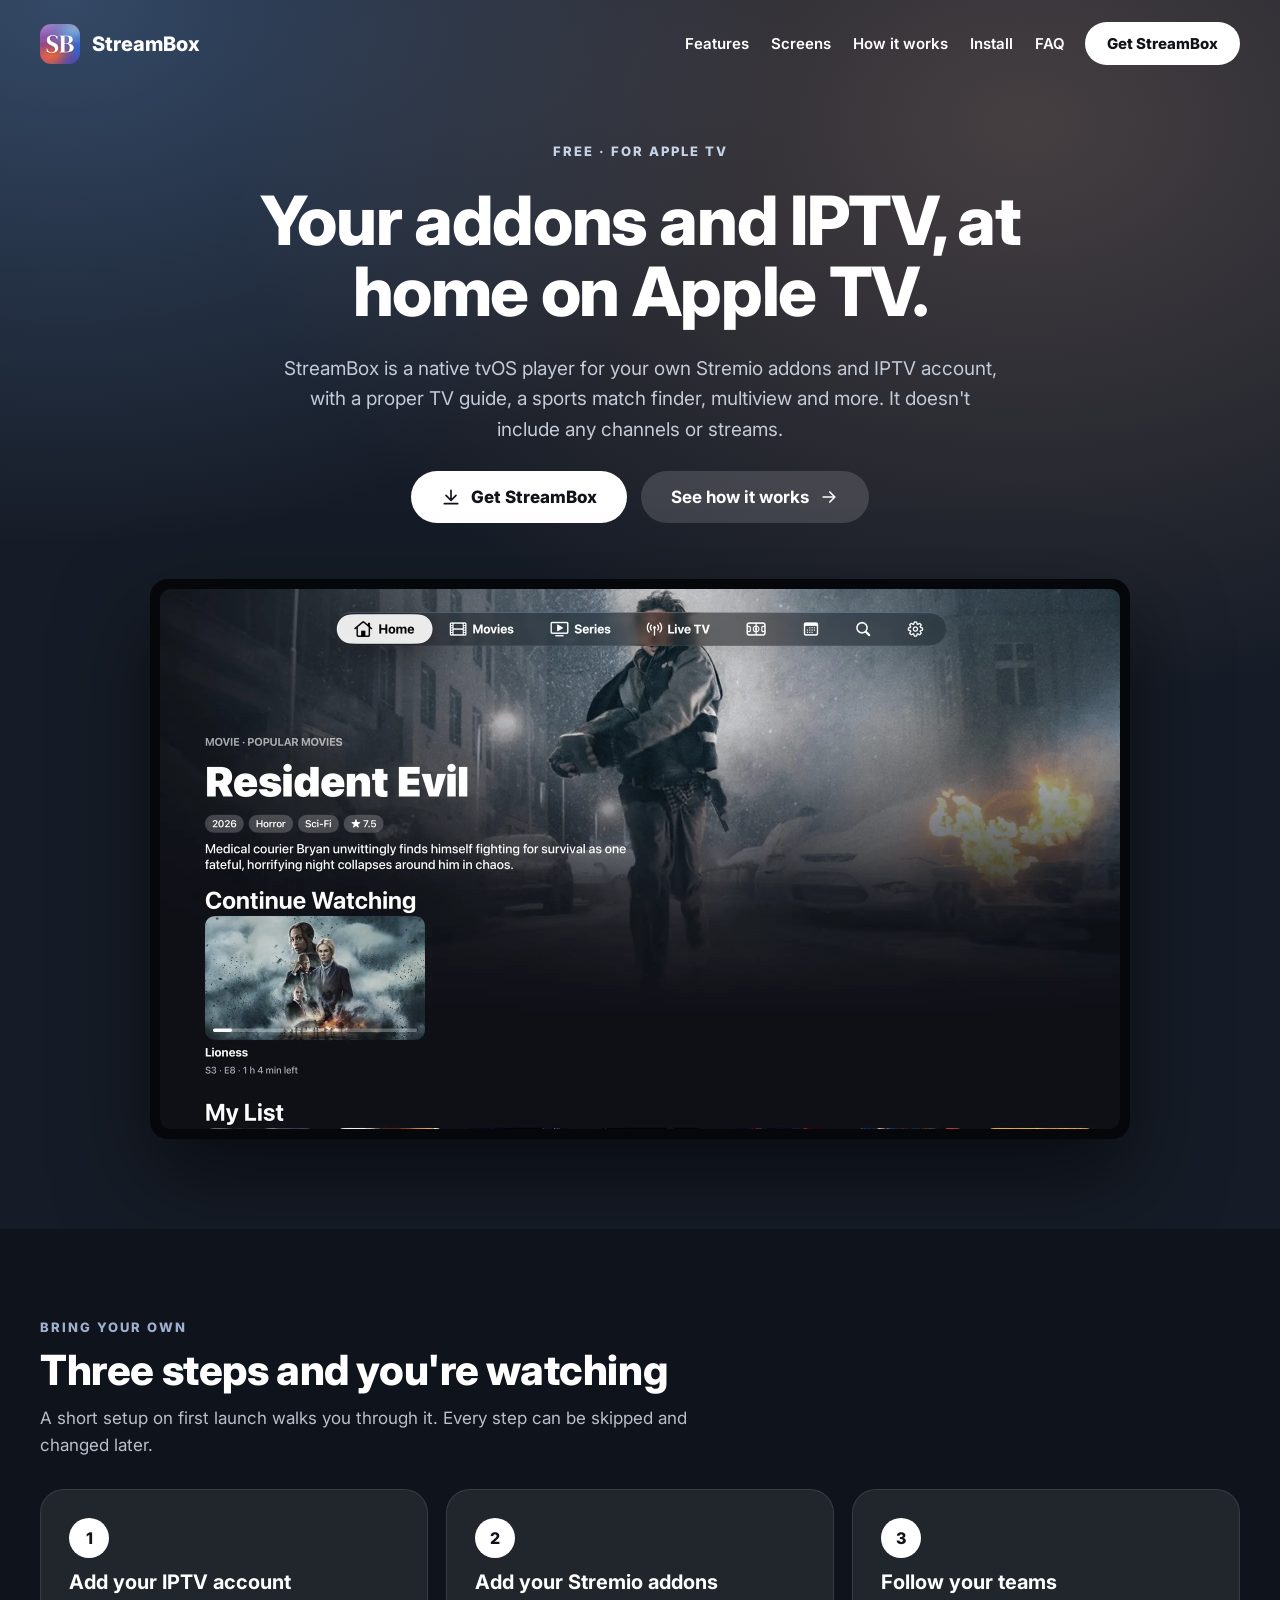
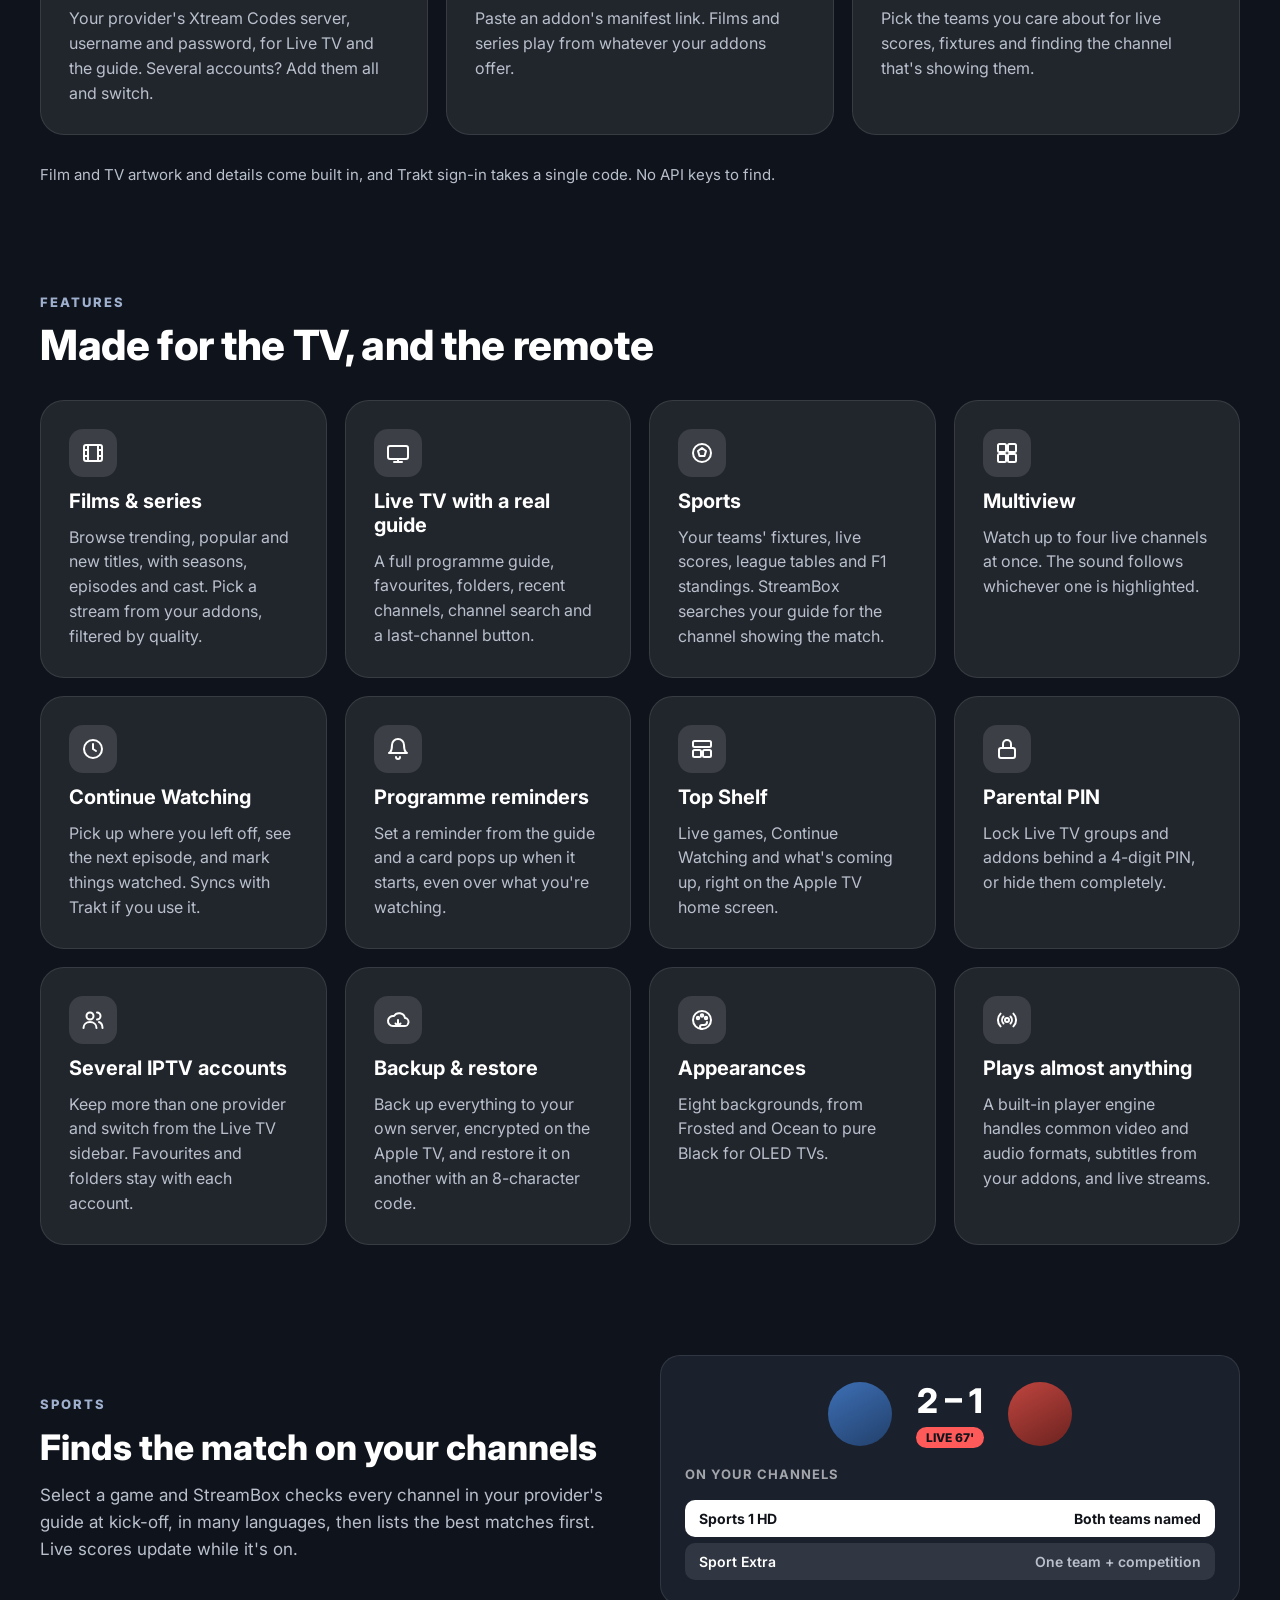
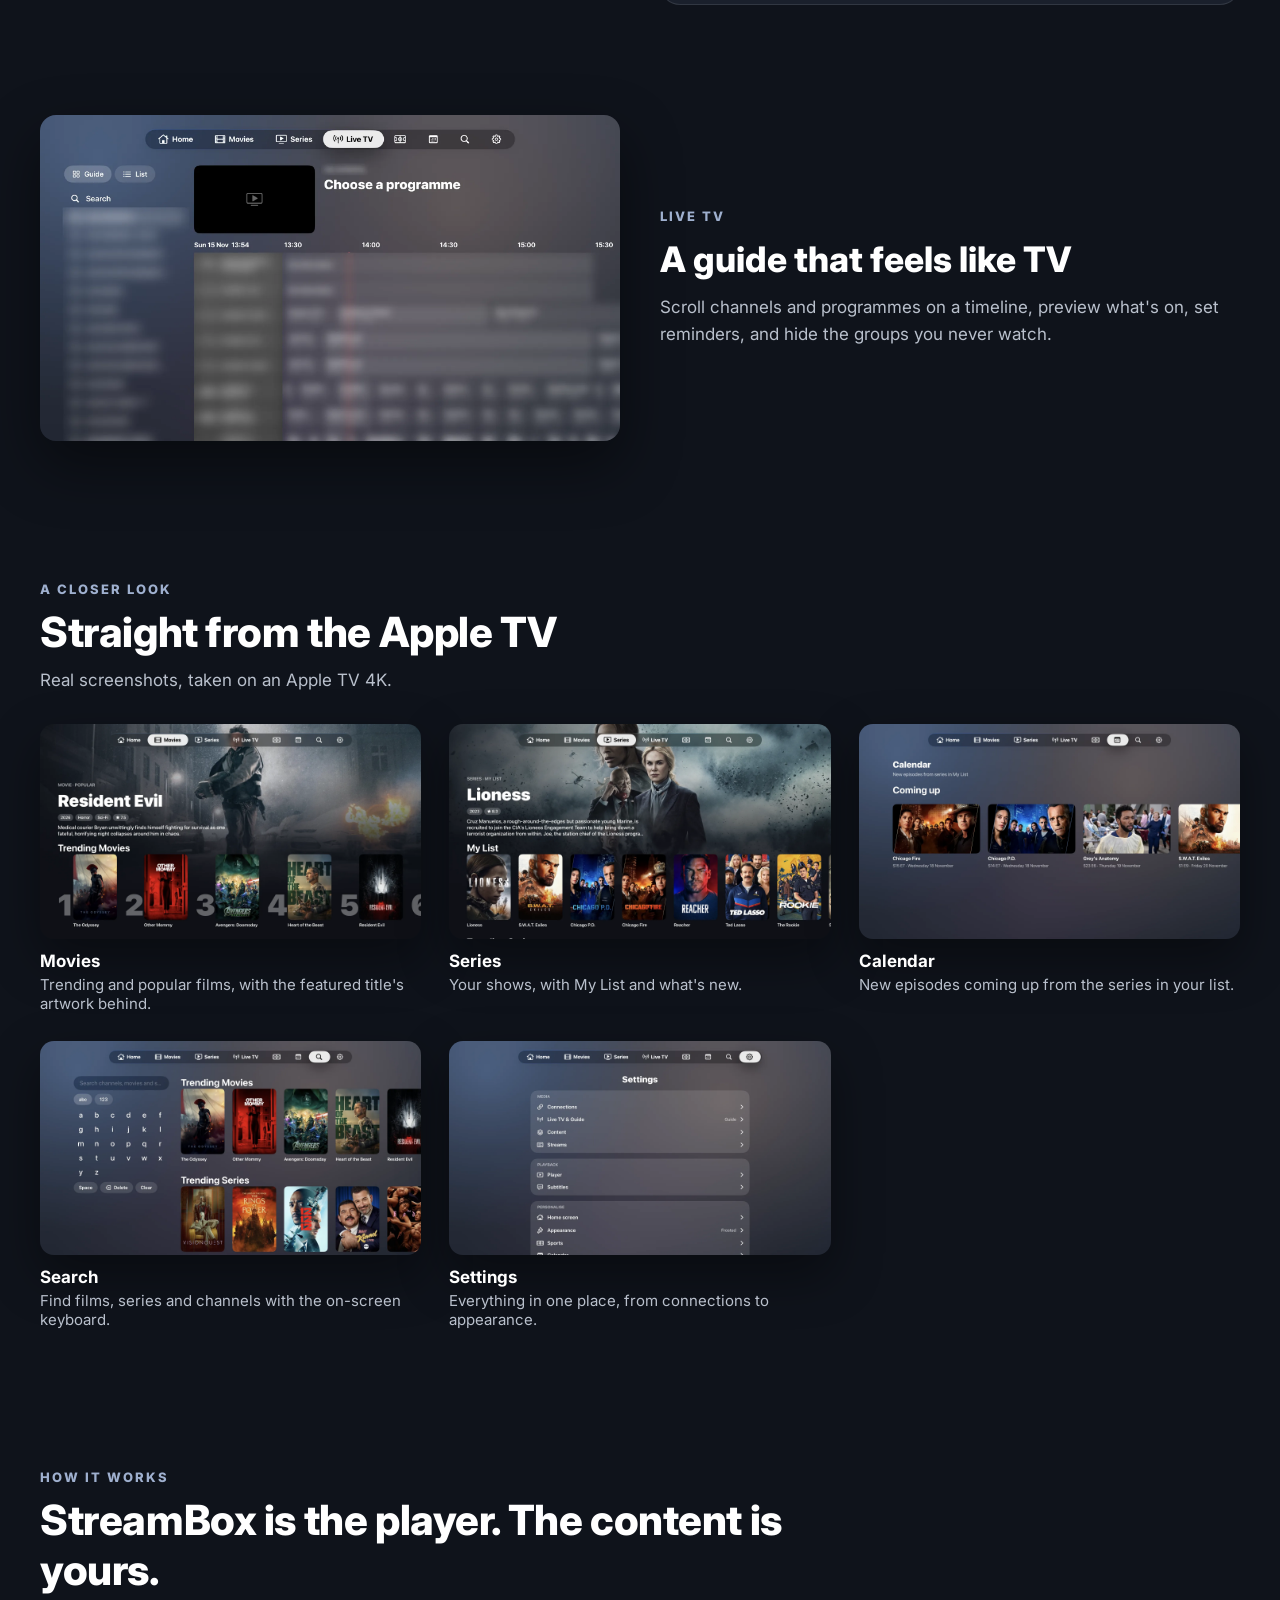
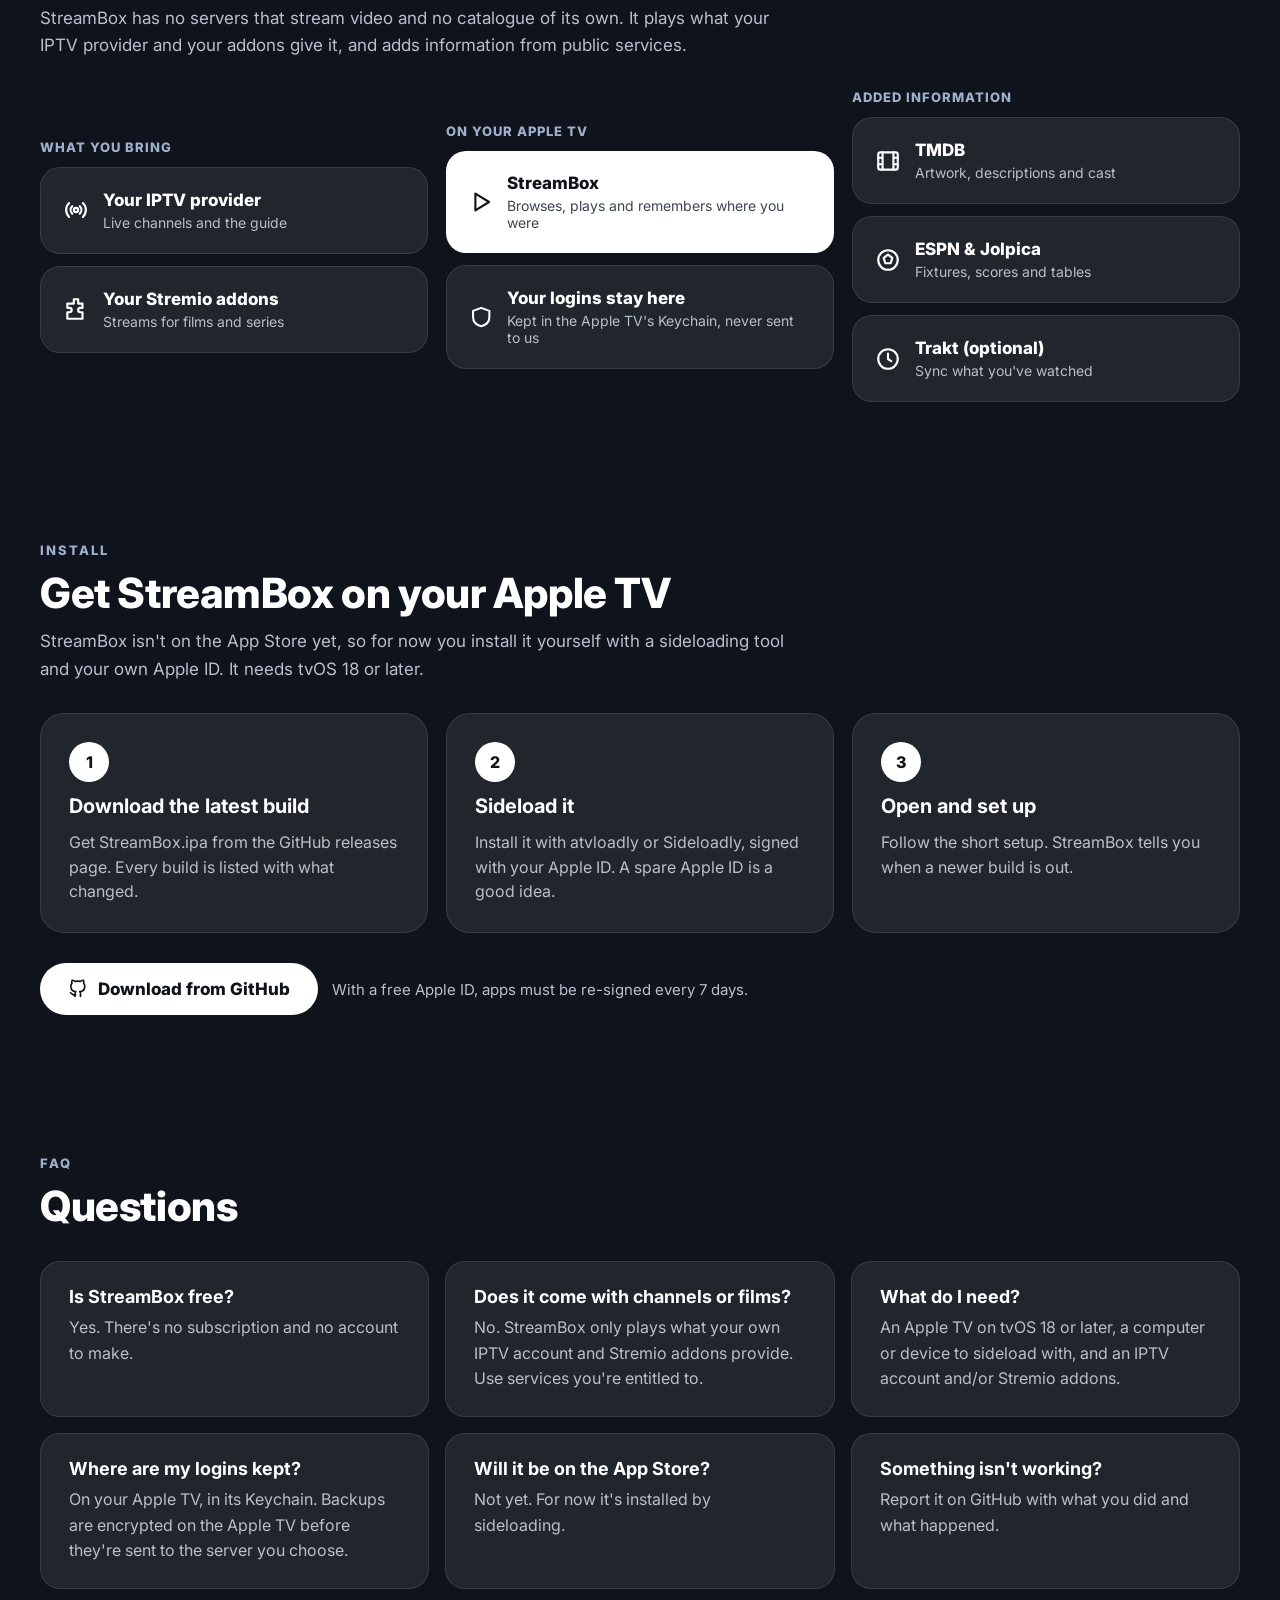
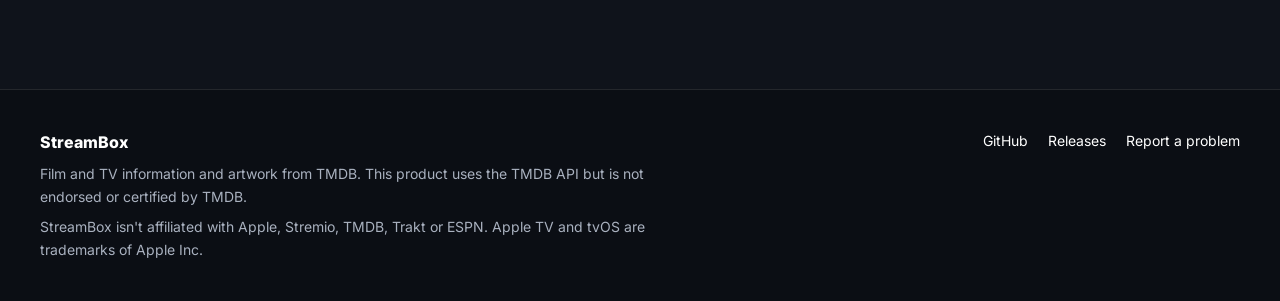
==== commit 3eef4481: "Real screenshots from the Apple TV The hero now shows StreamBox's actual Home screen, the Live TV se" ====
--- a/index.html
+++ b/index.html
@@ -10,7 +10,8 @@
 <meta name="theme-color" content="#161c27">
 <link rel="icon" href="favicon.png" type="image/png">
 <link rel="apple-touch-icon" href="apple-touch-icon.png">
-<meta property="og:image" content="https://ms2620.github.io/streambox-site/logo.png">
+<meta property="og:image" content="https://ms2620.github.io/streambox-site/screens/home.webp">
+<meta name="twitter:card" content="summary_large_image">
 <link rel="preconnect" href="https://fonts.googleapis.com">
 <link rel="preconnect" href="https://fonts.gstatic.com" crossorigin>
 <link href="https://fonts.googleapis.com/css2?family=Inter:wght@400;500;600;700;800&amp;display=swap" rel="stylesheet">
@@ -29,7 +30,7 @@
     <nav style="max-width:1200px;margin:0 auto;padding:22px 24px;display:flex;flex-wrap:wrap;align-items:center;gap:20px">
       <a href="#" style="display:flex;align-items:center;gap:12px;text-decoration:none;font-size:20px;font-weight:800"><img src="logo.png" alt="" width="40" height="40" style="width:40px;height:40px;border-radius:11px;display:block">StreamBox</a>
       <span style="flex:1"></span>
-      <div style="display:flex;flex-wrap:wrap;gap:22px;font-size:15px;font-weight:600"><a href="#features" style="text-decoration:none">Features</a><a href="#how" style="text-decoration:none">How it works</a><a href="#install" style="text-decoration:none">Install</a><a href="#faq" style="text-decoration:none">FAQ</a></div>
+      <div style="display:flex;flex-wrap:wrap;gap:22px;font-size:15px;font-weight:600"><a href="#features" style="text-decoration:none">Features</a><a href="#screens" style="text-decoration:none">Screens</a><a href="#how" style="text-decoration:none">How it works</a><a href="#install" style="text-decoration:none">Install</a><a href="#faq" style="text-decoration:none">FAQ</a></div>
       <a href="#install" style="padding:12px 22px;border-radius:999px;background:#ffffff;color:#10131a;font-size:15px;font-weight:800;text-decoration:none">Get StreamBox</a>
     </nav>
     <div style="max-width:1200px;margin:0 auto;padding:56px 24px 90px;display:flex;flex-direction:column;align-items:center;text-align:center;gap:26px">
@@ -40,21 +41,7 @@
         <a href="#install" style="display:flex;align-items:center;gap:10px;padding:16px 30px;border-radius:999px;background:#ffffff;color:#10131a;font-size:17px;font-weight:800;text-decoration:none"><svg aria-hidden="true" width="20" height="20" viewBox="0 0 24 24" fill="none" stroke="currentColor" stroke-width="2" stroke-linecap="round" stroke-linejoin="round"><path d="M12 4v12M6 10l6 6 6-6"></path><path d="M4 20h16"></path></svg>Get StreamBox</a>
         <a href="#how" style="display:flex;align-items:center;gap:10px;padding:16px 30px;border-radius:999px;background:rgba(255,255,255,0.14);font-size:17px;font-weight:700;text-decoration:none">See how it works<svg aria-hidden="true" width="20" height="20" viewBox="0 0 24 24" fill="none" stroke="currentColor" stroke-width="2" stroke-linecap="round" stroke-linejoin="round"><path d="M5 12h14M13 6l6 6-6 6"></path></svg></a>
       </div>
-      <div style="width:100%;margin-top:30px"><div style="width:100%;max-width:880px;margin:0 auto">
-      <div role="img" aria-label="StreamBox home screen on a TV: a featured banner, a Continue Watching row and a poster row" style="aspect-ratio:16/9;border-radius:18px;padding:10px;background:#05070b;box-shadow:0 40px 90px rgba(0,0,0,0.55)">
-        <div style="width:100%;height:100%;border-radius:10px;overflow:hidden;position:relative;background:radial-gradient(60% 70% at 75% 25%, rgba(158,128,115,0.5), rgba(0,0,0,0)),radial-gradient(50% 60% at 10% 10%, rgba(89,128,179,0.55), rgba(0,0,0,0)),#232b3a;display:flex;flex-direction:column;gap:3.5%;padding:3% 4%;box-sizing:border-box">
-          <div style="display:flex;gap:2%;align-items:center;font-size:11px;font-weight:700;color:rgba(255,255,255,0.75)"><span style="padding:4px 10px;border-radius:999px;background:#ffffff;color:#10131a">Home</span><span>Movies</span><span>Series</span><span>Live TV</span><span>Sports</span><span>Settings</span></div>
-          <div style="display:flex;flex-direction:column;gap:6px;max-width:48%">
-            <span style="font-size:10px;font-weight:800;letter-spacing:1px;color:rgba(255,255,255,0.7)">TRENDING</span>
-            <span style="height:14px;width:80%;border-radius:4px;background:rgba(255,255,255,0.9)"></span>
-            <span style="height:6px;width:95%;border-radius:3px;background:rgba(255,255,255,0.35)"></span>
-            <span style="height:6px;width:70%;border-radius:3px;background:rgba(255,255,255,0.35)"></span>
-          </div>
-          <div style="display:flex;flex-direction:column;gap:6px;margin-top:auto"><span style="font-size:10px;font-weight:800;color:rgba(255,255,255,0.8)">Continue Watching</span><div style="display:flex;gap:2%"><span style="flex:1;aspect-ratio:16/9;border-radius:8px;background:linear-gradient(150deg,#55688a,#2a3245);position:relative;overflow:hidden"><span style="position:absolute;left:8%;right:8%;bottom:10%;height:4px;border-radius:2px;background:rgba(255,255,255,0.3)"><span style="display:block;width:60%;height:4px;border-radius:2px;background:#ffffff"></span></span></span><span style="flex:1;aspect-ratio:16/9;border-radius:8px;background:linear-gradient(150deg,#7a6a52,#382f25);position:relative;overflow:hidden"><span style="position:absolute;left:8%;right:8%;bottom:10%;height:4px;border-radius:2px;background:rgba(255,255,255,0.3)"><span style="display:block;width:25%;height:4px;border-radius:2px;background:#ffffff"></span></span></span><span style="flex:1;aspect-ratio:16/9;border-radius:8px;background:linear-gradient(150deg,#5b7a70,#26342f);position:relative;overflow:hidden"><span style="position:absolute;left:8%;right:8%;bottom:10%;height:4px;border-radius:2px;background:rgba(255,255,255,0.3)"><span style="display:block;width:80%;height:4px;border-radius:2px;background:#ffffff"></span></span></span></div></div>
-          <div style="display:flex;flex-direction:column;gap:6px"><span style="font-size:10px;font-weight:800;color:rgba(255,255,255,0.8)">Popular Movies</span><div style="display:flex;gap:1.6%"><span style="flex:1;aspect-ratio:2/3;border-radius:8px;background:linear-gradient(150deg,#4b5d7e,#2b3346)"></span><span style="flex:1;aspect-ratio:2/3;border-radius:8px;background:linear-gradient(150deg,#7c5a5a,#3a2a33)"></span><span style="flex:1;aspect-ratio:2/3;border-radius:8px;background:linear-gradient(150deg,#4f6f63,#25332e)"></span><span style="flex:1;aspect-ratio:2/3;border-radius:8px;background:linear-gradient(150deg,#6b5b86,#2f2840)"></span><span style="flex:1;aspect-ratio:2/3;border-radius:8px;background:linear-gradient(150deg,#80694a,#3b3022)"></span><span style="flex:1;aspect-ratio:2/3;border-radius:8px;background:linear-gradient(150deg,#4a6b86,#22313d)"></span></div></div>
-        </div>
-      </div>
-    </div></div>
+      <div style="width:100%;margin-top:30px"><div style="width:100%;max-width:960px;margin:0 auto;border-radius:18px;padding:10px;background:#05070b;box-shadow:0 40px 90px rgba(0,0,0,0.55)"><img src="screens/home.webp" alt="StreamBox Home screen on an Apple TV: a featured film, Continue Watching and My List" width="1920" height="1080" style="display:block;width:100%;height:auto;border-radius:10px"></div></div>
     </div>
   </header>
 
@@ -175,14 +162,41 @@
     </section>
 
     <section style="max-width:1200px;margin:0 auto;padding:40px 24px 70px;display:grid;grid-template-columns:repeat(auto-fit, minmax(20rem, 1fr));gap:40px;align-items:center">
-      <div role="img" aria-label="Live TV guide: channels down the side, programmes across a timeline" style="border-radius:20px;padding:18px;background:#1a202c;border:1px solid rgba(255,255,255,0.1);display:flex;flex-direction:column;gap:8px">
-        <div style="display:flex;gap:6px;font-size:11px;font-weight:700;color:rgba(255,255,255,0.6);padding-left:50px"><span style="flex:1">19:00</span><span style="flex:1">19:30</span><span style="flex:1">20:00</span></div>
-        <div style="display:flex;gap:6px;align-items:stretch"><span style="width:44px;flex:none;border-radius:8px;background:rgba(255,255,255,0.16);display:flex;align-items:center;justify-content:center;font-size:12px;font-weight:800">1</span><span style="flex:30;padding:8px 10px;border-radius:8px;background:rgba(255,255,255,0.1);color:#ffffff;font-size:12px;font-weight:600;white-space:nowrap;overflow:hidden;text-overflow:ellipsis">News at One</span><span style="flex:45;padding:8px 10px;border-radius:8px;background:rgba(255,255,255,0.1);color:#ffffff;font-size:12px;font-weight:600;white-space:nowrap;overflow:hidden;text-overflow:ellipsis">Afternoon Live</span><span style="flex:25;padding:8px 10px;border-radius:8px;background:rgba(255,255,255,0.1);color:#ffffff;font-size:12px;font-weight:600;white-space:nowrap;overflow:hidden;text-overflow:ellipsis">Weather</span></div><div style="display:flex;gap:6px;align-items:stretch"><span style="width:44px;flex:none;border-radius:8px;background:rgba(255,255,255,0.16);display:flex;align-items:center;justify-content:center;font-size:12px;font-weight:800">2</span><span style="flex:70;padding:8px 10px;border-radius:8px;background:#ffffff;color:#10131a;font-size:12px;font-weight:600;white-space:nowrap;overflow:hidden;text-overflow:ellipsis">Football: Live</span><span style="flex:30;padding:8px 10px;border-radius:8px;background:rgba(255,255,255,0.1);color:#ffffff;font-size:12px;font-weight:600;white-space:nowrap;overflow:hidden;text-overflow:ellipsis">Post-match</span></div><div style="display:flex;gap:6px;align-items:stretch"><span style="width:44px;flex:none;border-radius:8px;background:rgba(255,255,255,0.16);display:flex;align-items:center;justify-content:center;font-size:12px;font-weight:800">3</span><span style="flex:40;padding:8px 10px;border-radius:8px;background:rgba(255,255,255,0.1);color:#ffffff;font-size:12px;font-weight:600;white-space:nowrap;overflow:hidden;text-overflow:ellipsis">Quiz Hour</span><span style="flex:60;padding:8px 10px;border-radius:8px;background:rgba(255,255,255,0.1);color:#ffffff;font-size:12px;font-weight:600;white-space:nowrap;overflow:hidden;text-overflow:ellipsis">Film: [title]</span></div><div style="display:flex;gap:6px;align-items:stretch"><span style="width:44px;flex:none;border-radius:8px;background:rgba(255,255,255,0.16);display:flex;align-items:center;justify-content:center;font-size:12px;font-weight:800">4</span><span style="flex:50;padding:8px 10px;border-radius:8px;background:rgba(255,255,255,0.1);color:#ffffff;font-size:12px;font-weight:600;white-space:nowrap;overflow:hidden;text-overflow:ellipsis">Kids Club</span><span style="flex:50;padding:8px 10px;border-radius:8px;background:rgba(255,255,255,0.1);color:#ffffff;font-size:12px;font-weight:600;white-space:nowrap;overflow:hidden;text-overflow:ellipsis">Cartoons</span></div>
-      </div>
+      <img src="screens/guide.webp" alt="The Live TV guide: groups on the left, channels and programmes on a timeline (channel details blurred)" width="1920" height="1080" loading="lazy" style="display:block;width:100%;height:auto;border-radius:16px;box-shadow:0 24px 60px rgba(0,0,0,0.45)">
       <div style="display:flex;flex-direction:column;gap:14px">
         <span style="font-size:13px;font-weight:800;letter-spacing:2px;color:#9fb0cf">LIVE TV</span>
         <h2 style="margin:0;font-size:clamp(1.6rem, 3vw, 2.2rem);font-weight:800">A guide that feels like TV</h2>
         <p style="margin:0;font-size:17px;line-height:1.6;color:#b9c0cc">Scroll channels and programmes on a timeline, preview what's on, set reminders, and hide the groups you never watch.</p>
+      </div>
+    </section>
+
+    <section id="screens" style="max-width:1200px;margin:0 auto;padding:70px 24px;display:flex;flex-direction:column;gap:30px">
+      <div style="display:flex;flex-direction:column;gap:10px;max-width:760px">
+        <span style="font-size:13px;font-weight:800;letter-spacing:2px;color:#9fb0cf">A CLOSER LOOK</span>
+        <h2 style="margin:0;font-size:clamp(1.8rem, 3.5vw, 2.6rem);font-weight:800;letter-spacing:-0.01em">Straight from the Apple TV</h2>
+        <p style="margin:0;font-size:17px;line-height:1.6;color:#b9c0cc">Real screenshots, taken on an Apple TV 4K.</p>
+      </div>
+      <div style="display:grid;grid-template-columns:repeat(auto-fit, minmax(min(22rem, 100%), 1fr));gap:28px">
+        <figure style="margin:0;display:flex;flex-direction:column;gap:12px">
+          <img src="screens/movies.webp" alt="StreamBox Movies screen" width="1920" height="1080" loading="lazy" style="display:block;width:100%;height:auto;border-radius:14px;box-shadow:0 20px 50px rgba(0,0,0,0.4)">
+          <figcaption style="display:flex;flex-direction:column;gap:4px"><span style="font-size:17px;font-weight:700">Movies</span><span style="font-size:15px;color:#b9c0cc">Trending and popular films, with the featured title's artwork behind.</span></figcaption>
+        </figure>
+        <figure style="margin:0;display:flex;flex-direction:column;gap:12px">
+          <img src="screens/series.webp" alt="StreamBox Series screen" width="1920" height="1080" loading="lazy" style="display:block;width:100%;height:auto;border-radius:14px;box-shadow:0 20px 50px rgba(0,0,0,0.4)">
+          <figcaption style="display:flex;flex-direction:column;gap:4px"><span style="font-size:17px;font-weight:700">Series</span><span style="font-size:15px;color:#b9c0cc">Your shows, with My List and what's new.</span></figcaption>
+        </figure>
+        <figure style="margin:0;display:flex;flex-direction:column;gap:12px">
+          <img src="screens/calendar.webp" alt="StreamBox Calendar screen" width="1920" height="1080" loading="lazy" style="display:block;width:100%;height:auto;border-radius:14px;box-shadow:0 20px 50px rgba(0,0,0,0.4)">
+          <figcaption style="display:flex;flex-direction:column;gap:4px"><span style="font-size:17px;font-weight:700">Calendar</span><span style="font-size:15px;color:#b9c0cc">New episodes coming up from the series in your list.</span></figcaption>
+        </figure>
+        <figure style="margin:0;display:flex;flex-direction:column;gap:12px">
+          <img src="screens/search.webp" alt="StreamBox Search screen" width="1920" height="1080" loading="lazy" style="display:block;width:100%;height:auto;border-radius:14px;box-shadow:0 20px 50px rgba(0,0,0,0.4)">
+          <figcaption style="display:flex;flex-direction:column;gap:4px"><span style="font-size:17px;font-weight:700">Search</span><span style="font-size:15px;color:#b9c0cc">Find films, series and channels with the on-screen keyboard.</span></figcaption>
+        </figure>
+        <figure style="margin:0;display:flex;flex-direction:column;gap:12px">
+          <img src="screens/settings.webp" alt="StreamBox Settings screen" width="1920" height="1080" loading="lazy" style="display:block;width:100%;height:auto;border-radius:14px;box-shadow:0 20px 50px rgba(0,0,0,0.4)">
+          <figcaption style="display:flex;flex-direction:column;gap:4px"><span style="font-size:17px;font-weight:700">Settings</span><span style="font-size:15px;color:#b9c0cc">Everything in one place, from connections to appearance.</span></figcaption>
+        </figure>
       </div>
     </section>
 
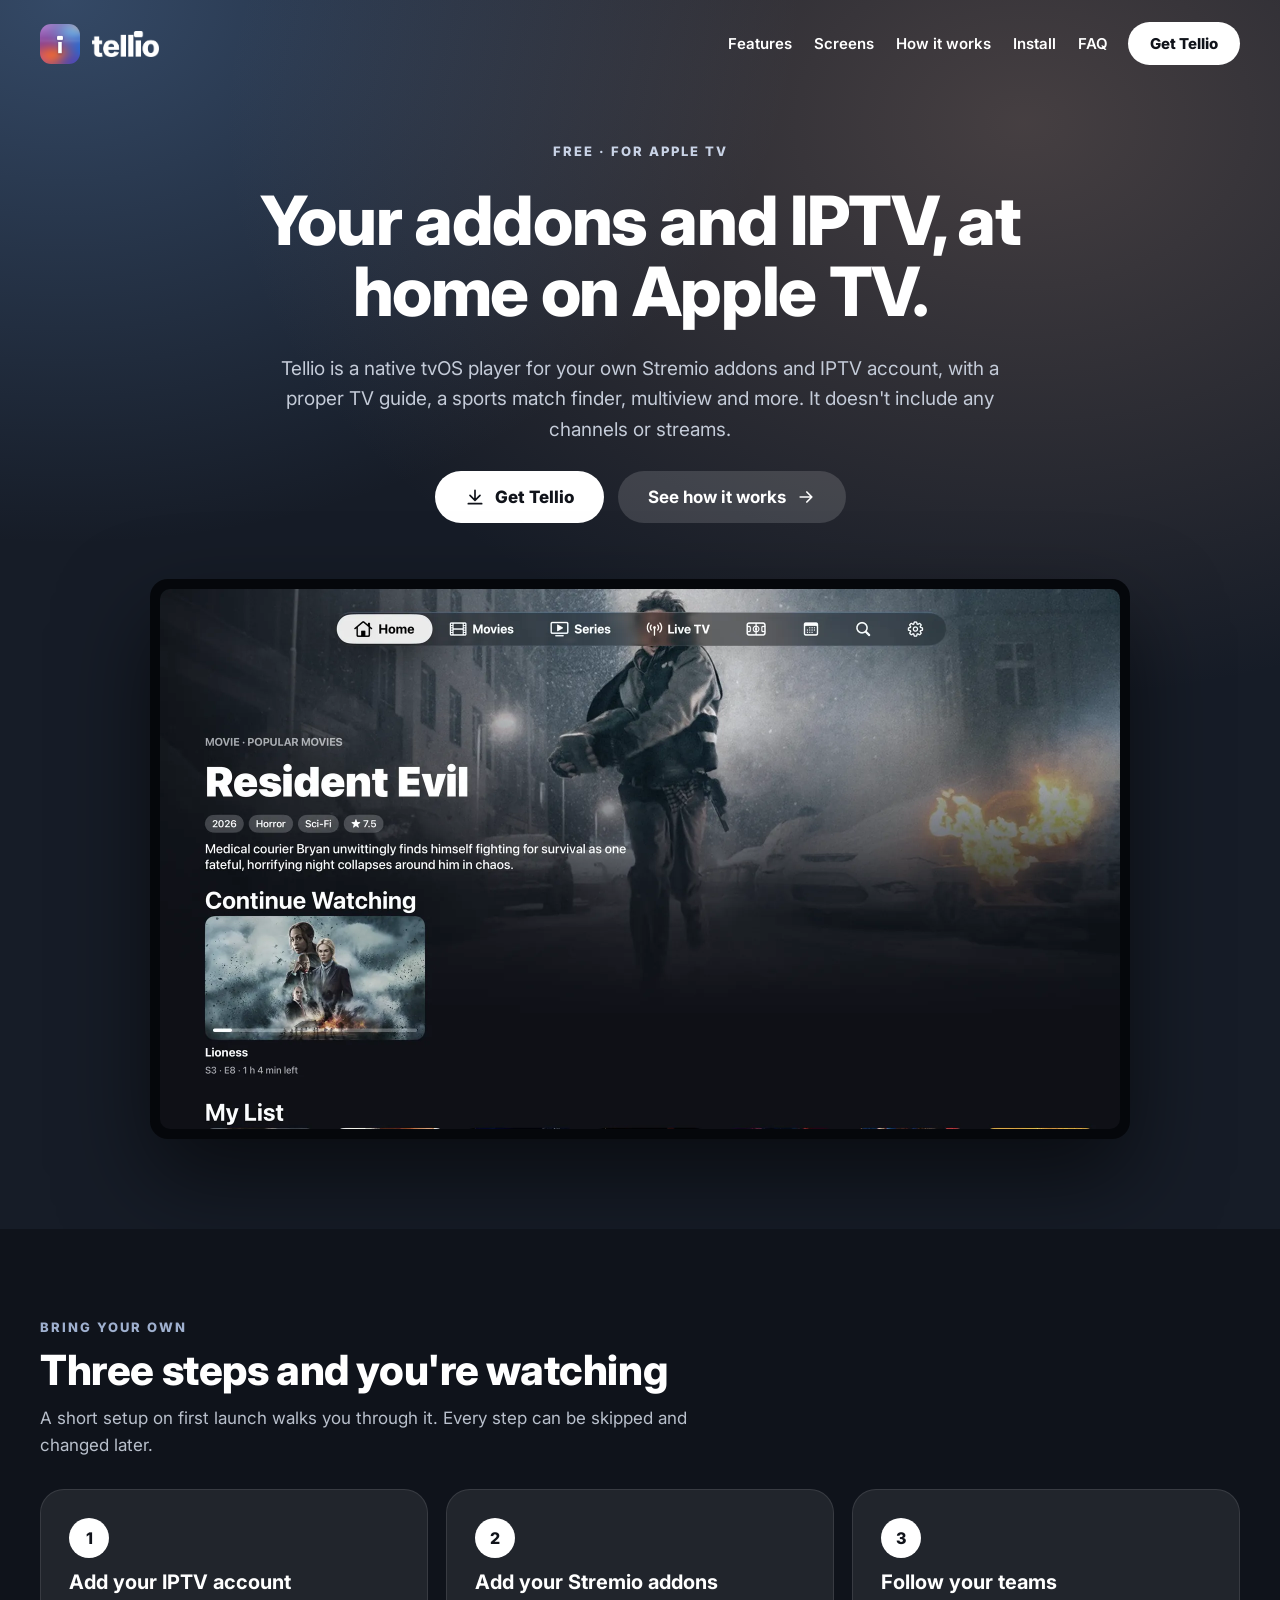
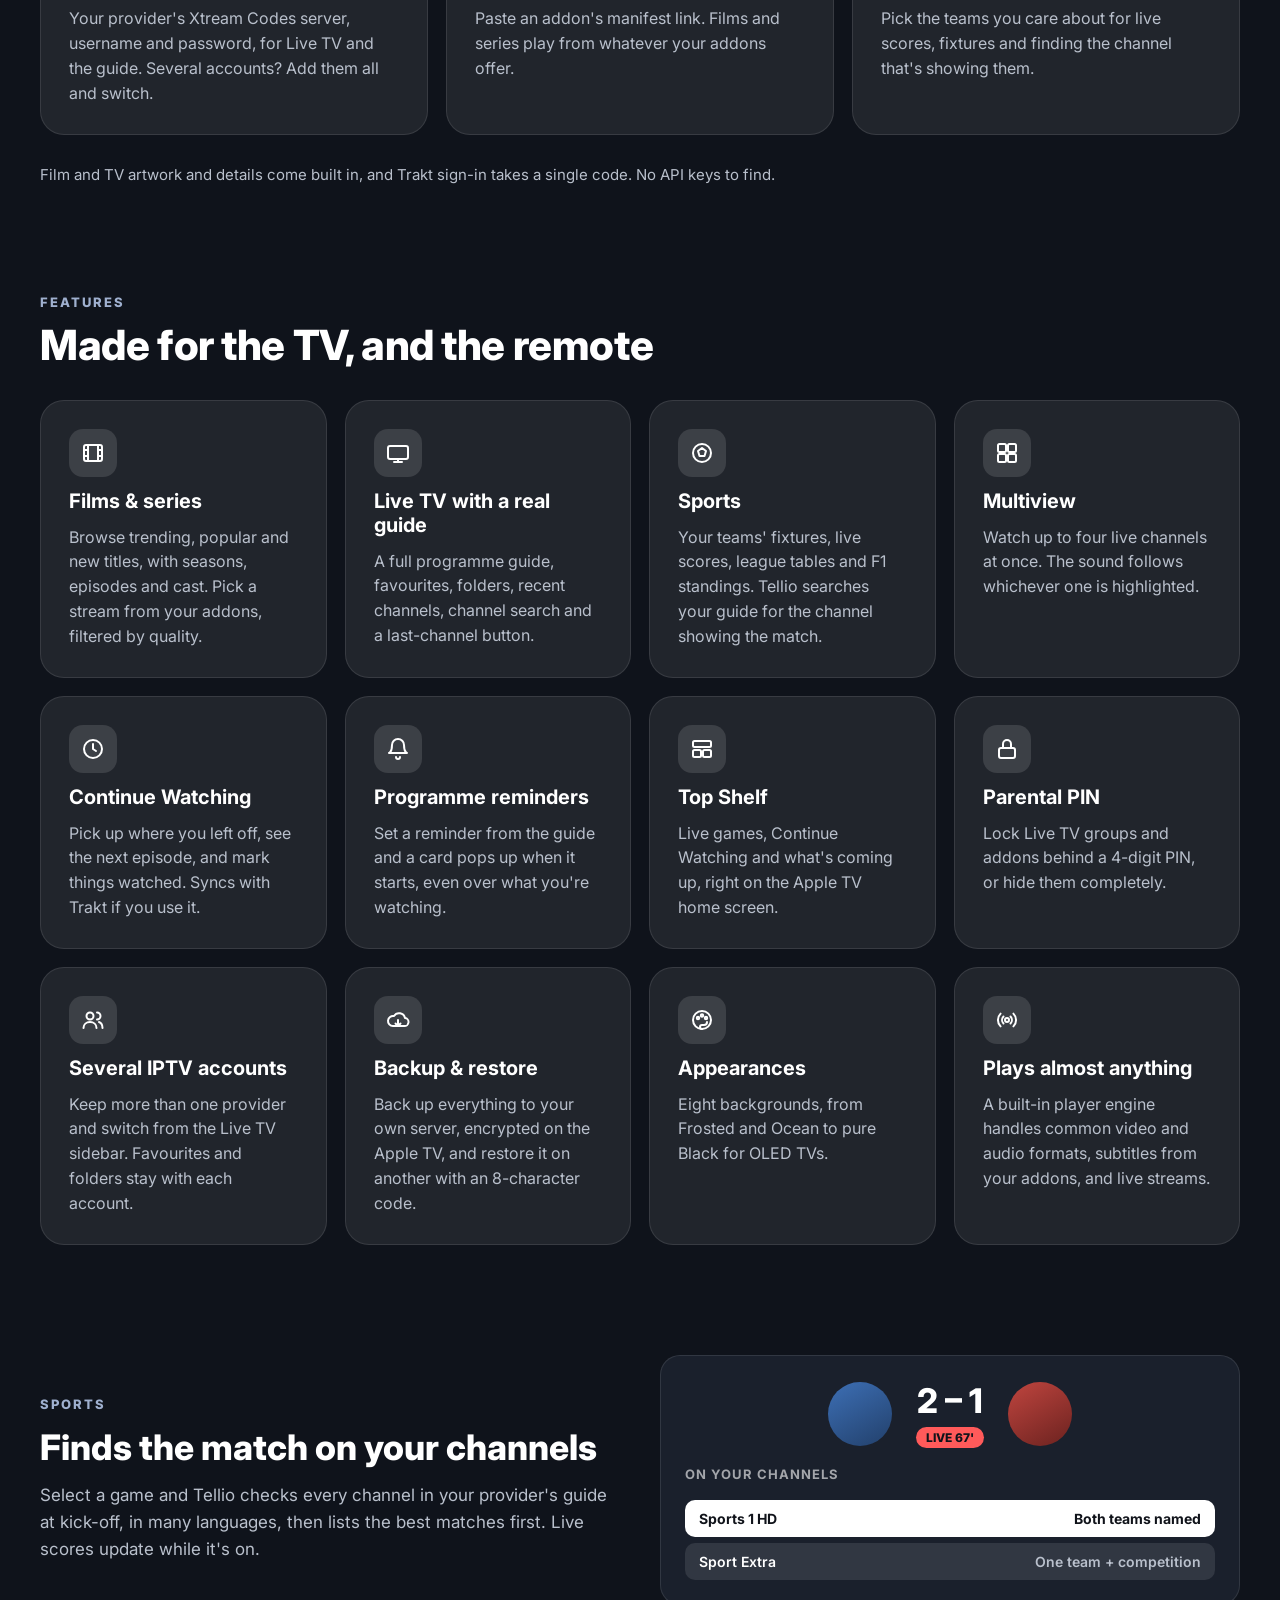
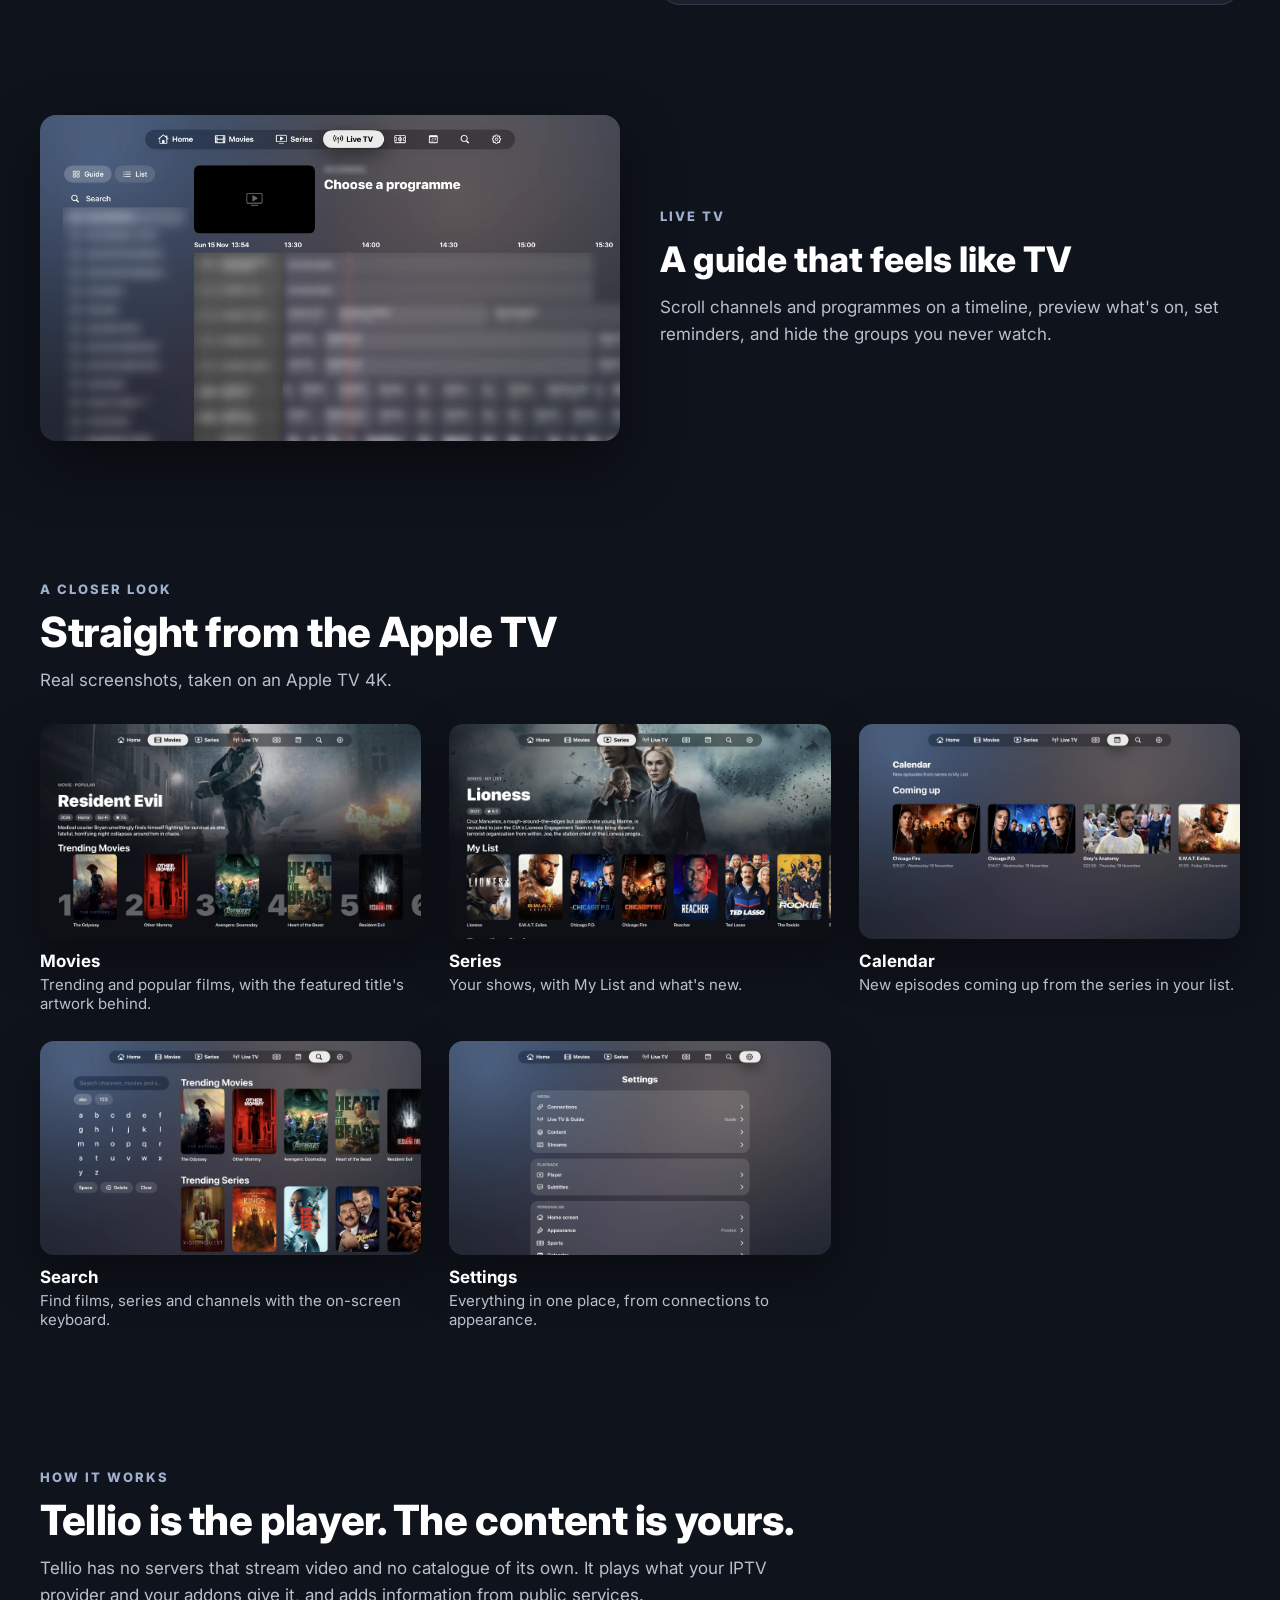
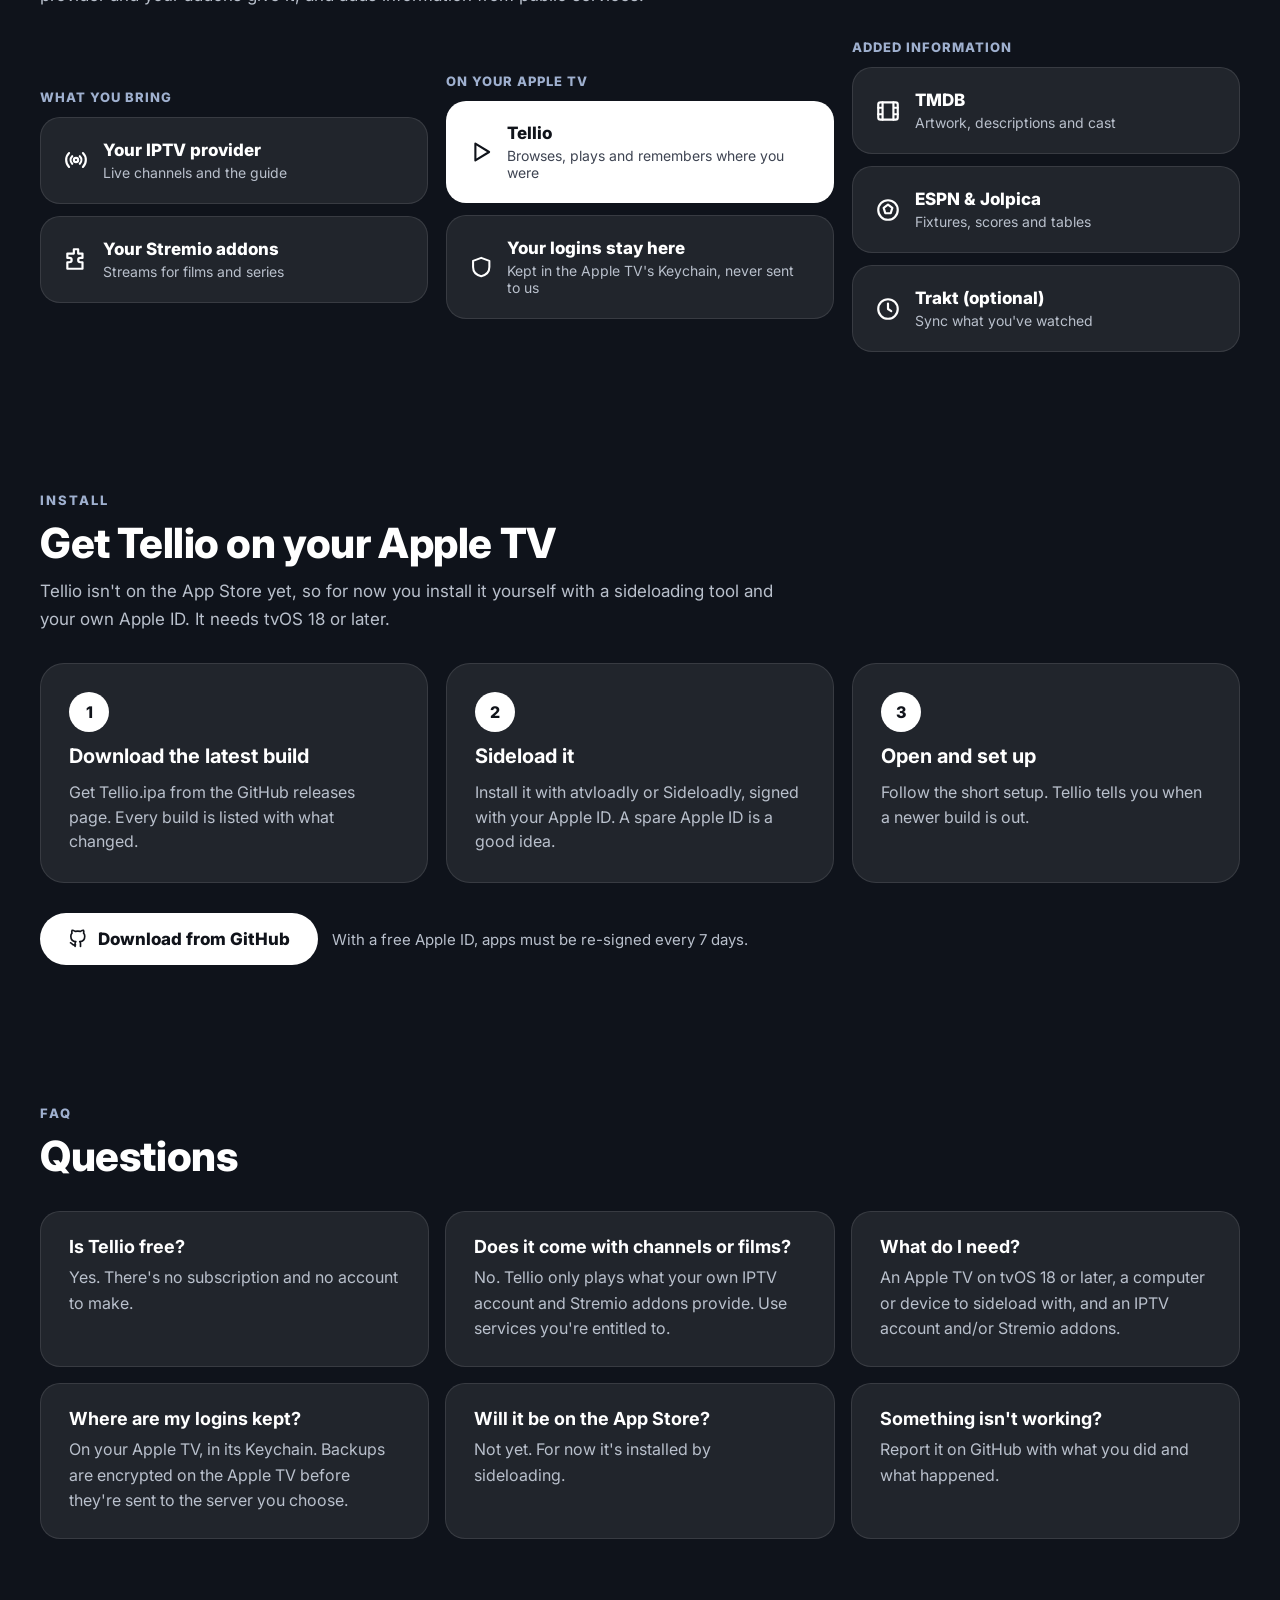
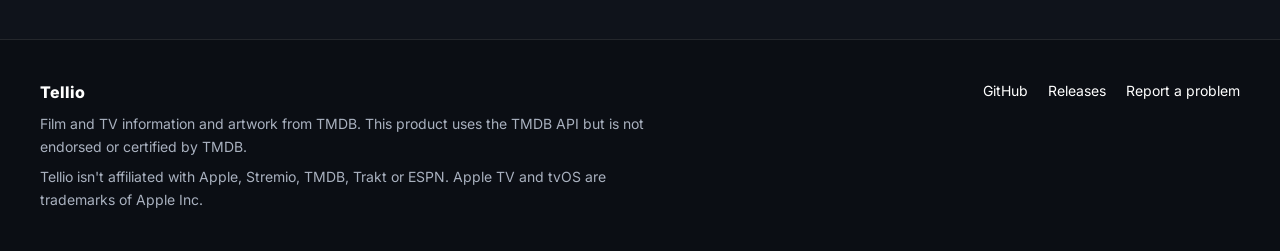
==== commit e86cc2c6: "Rename to Tellio, with the new logo The site now says Tellio throughout, the header shows the new ma" ====
--- a/index.html
+++ b/index.html
@@ -3,14 +3,14 @@
 <head>
 <meta charset="utf-8">
 <meta name="viewport" content="width=device-width, initial-scale=1">
-<title>StreamBox · A player for your own addons and IPTV on Apple TV</title>
-<meta name="description" content="StreamBox is a free, native Apple TV player for your own Stremio addons and IPTV account, with a TV guide, sports match finder, multiview and more. It includes no channels or streams.">
-<meta property="og:title" content="StreamBox for Apple TV">
+<title>Tellio · A player for your own addons and IPTV on Apple TV</title>
+<meta name="description" content="Tellio is a free, native Apple TV player for your own Stremio addons and IPTV account, with a TV guide, sports match finder, multiview and more. It includes no channels or streams.">
+<meta property="og:title" content="Tellio for Apple TV">
 <meta property="og:description" content="A native Apple TV player for your own Stremio addons and IPTV account.">
 <meta name="theme-color" content="#161c27">
 <link rel="icon" href="favicon.png" type="image/png">
 <link rel="apple-touch-icon" href="apple-touch-icon.png">
-<meta property="og:image" content="https://ms2620.github.io/streambox-site/screens/home.webp">
+<meta property="og:image" content="https://ms2620.github.io/streambox-site/screens/og.jpg">
 <meta name="twitter:card" content="summary_large_image">
 <link rel="preconnect" href="https://fonts.googleapis.com">
 <link rel="preconnect" href="https://fonts.gstatic.com" crossorigin>
@@ -28,20 +28,20 @@
 
   <header style="position:relative;overflow:hidden;background:radial-gradient(50rem 36rem at 80% 10%, rgba(158,128,115,0.35), rgba(0,0,0,0)),radial-gradient(46rem 34rem at 5% 0%, rgba(89,128,179,0.45), rgba(0,0,0,0)),#161c27">
     <nav style="max-width:1200px;margin:0 auto;padding:22px 24px;display:flex;flex-wrap:wrap;align-items:center;gap:20px">
-      <a href="#" style="display:flex;align-items:center;gap:12px;text-decoration:none;font-size:20px;font-weight:800"><img src="logo.png" alt="" width="40" height="40" style="width:40px;height:40px;border-radius:11px;display:block">StreamBox</a>
+      <a href="#" aria-label="Tellio home" style="display:flex;align-items:center;gap:12px;text-decoration:none"><img src="logo.png" alt="" width="40" height="40" style="width:40px;height:40px;border-radius:11px;display:block"><img src="wordmark.png" alt="Tellio" height="26" style="height:26px;width:auto;display:block"></a>
       <span style="flex:1"></span>
       <div style="display:flex;flex-wrap:wrap;gap:22px;font-size:15px;font-weight:600"><a href="#features" style="text-decoration:none">Features</a><a href="#screens" style="text-decoration:none">Screens</a><a href="#how" style="text-decoration:none">How it works</a><a href="#install" style="text-decoration:none">Install</a><a href="#faq" style="text-decoration:none">FAQ</a></div>
-      <a href="#install" style="padding:12px 22px;border-radius:999px;background:#ffffff;color:#10131a;font-size:15px;font-weight:800;text-decoration:none">Get StreamBox</a>
+      <a href="#install" style="padding:12px 22px;border-radius:999px;background:#ffffff;color:#10131a;font-size:15px;font-weight:800;text-decoration:none">Get Tellio</a>
     </nav>
     <div style="max-width:1200px;margin:0 auto;padding:56px 24px 90px;display:flex;flex-direction:column;align-items:center;text-align:center;gap:26px">
       <span style="font-size:13px;font-weight:800;letter-spacing:2px;color:#c9d3e6">FREE · FOR APPLE TV</span>
       <h1 style="margin:0;max-width:900px;font-size:clamp(2.4rem, 5.5vw, 4.25rem);line-height:1.05;font-weight:800;letter-spacing:-0.02em">Your addons and IPTV, at home on Apple TV.</h1>
-      <p style="margin:0;max-width:720px;font-size:19px;line-height:1.6;color:#c4cbd8">StreamBox is a native tvOS player for your own Stremio addons and IPTV account, with a proper TV guide, a sports match finder, multiview and more. It doesn't include any channels or streams.</p>
+      <p style="margin:0;max-width:720px;font-size:19px;line-height:1.6;color:#c4cbd8">Tellio is a native tvOS player for your own Stremio addons and IPTV account, with a proper TV guide, a sports match finder, multiview and more. It doesn't include any channels or streams.</p>
       <div style="display:flex;flex-wrap:wrap;justify-content:center;gap:14px">
-        <a href="#install" style="display:flex;align-items:center;gap:10px;padding:16px 30px;border-radius:999px;background:#ffffff;color:#10131a;font-size:17px;font-weight:800;text-decoration:none"><svg aria-hidden="true" width="20" height="20" viewBox="0 0 24 24" fill="none" stroke="currentColor" stroke-width="2" stroke-linecap="round" stroke-linejoin="round"><path d="M12 4v12M6 10l6 6 6-6"></path><path d="M4 20h16"></path></svg>Get StreamBox</a>
+        <a href="#install" style="display:flex;align-items:center;gap:10px;padding:16px 30px;border-radius:999px;background:#ffffff;color:#10131a;font-size:17px;font-weight:800;text-decoration:none"><svg aria-hidden="true" width="20" height="20" viewBox="0 0 24 24" fill="none" stroke="currentColor" stroke-width="2" stroke-linecap="round" stroke-linejoin="round"><path d="M12 4v12M6 10l6 6 6-6"></path><path d="M4 20h16"></path></svg>Get Tellio</a>
         <a href="#how" style="display:flex;align-items:center;gap:10px;padding:16px 30px;border-radius:999px;background:rgba(255,255,255,0.14);font-size:17px;font-weight:700;text-decoration:none">See how it works<svg aria-hidden="true" width="20" height="20" viewBox="0 0 24 24" fill="none" stroke="currentColor" stroke-width="2" stroke-linecap="round" stroke-linejoin="round"><path d="M5 12h14M13 6l6 6-6 6"></path></svg></a>
       </div>
-      <div style="width:100%;margin-top:30px"><div style="width:100%;max-width:960px;margin:0 auto;border-radius:18px;padding:10px;background:#05070b;box-shadow:0 40px 90px rgba(0,0,0,0.55)"><img src="screens/home.webp" alt="StreamBox Home screen on an Apple TV: a featured film, Continue Watching and My List" width="1920" height="1080" style="display:block;width:100%;height:auto;border-radius:10px"></div></div>
+      <div style="width:100%;margin-top:30px"><div style="width:100%;max-width:960px;margin:0 auto;border-radius:18px;padding:10px;background:#05070b;box-shadow:0 40px 90px rgba(0,0,0,0.55)"><img src="screens/home.webp" alt="Tellio Home screen on an Apple TV: a featured film, Continue Watching and My List" width="1920" height="1080" style="display:block;width:100%;height:auto;border-radius:10px"></div></div>
     </div>
   </header>
 
@@ -91,7 +91,7 @@
         <article style="padding:28px;border-radius:24px;background:rgba(255,255,255,0.08);border:1px solid rgba(255,255,255,0.1);display:flex;flex-direction:column;gap:12px">
         <span style="width:48px;height:48px;border-radius:14px;background:rgba(255,255,255,0.12);display:flex;align-items:center;justify-content:center;color:#ffffff"><svg aria-hidden="true" width="24" height="24" viewBox="0 0 24 24" fill="none" stroke="currentColor" stroke-width="2" stroke-linecap="round" stroke-linejoin="round"><circle cx="12" cy="12" r="9"></circle><path d="M12 7l4 3-1.5 5h-5L8 10z"></path></svg></span>
         <h3 style="margin:0;font-size:20px;font-weight:700">Sports</h3>
-        <p style="margin:0;font-size:16px;line-height:1.55;color:#b9c0cc">Your teams' fixtures, live scores, league tables and F1 standings. StreamBox searches your guide for the channel showing the match.</p>
+        <p style="margin:0;font-size:16px;line-height:1.55;color:#b9c0cc">Your teams' fixtures, live scores, league tables and F1 standings. Tellio searches your guide for the channel showing the match.</p>
       </article>
         <article style="padding:28px;border-radius:24px;background:rgba(255,255,255,0.08);border:1px solid rgba(255,255,255,0.1);display:flex;flex-direction:column;gap:12px">
         <span style="width:48px;height:48px;border-radius:14px;background:rgba(255,255,255,0.12);display:flex;align-items:center;justify-content:center;color:#ffffff"><svg aria-hidden="true" width="24" height="24" viewBox="0 0 24 24" fill="none" stroke="currentColor" stroke-width="2" stroke-linecap="round" stroke-linejoin="round"><rect x="3" y="3" width="8" height="8" rx="1.5"></rect><rect x="13" y="3" width="8" height="8" rx="1.5"></rect><rect x="3" y="13" width="8" height="8" rx="1.5"></rect><rect x="13" y="13" width="8" height="8" rx="1.5"></rect></svg></span>
@@ -145,7 +145,7 @@
       <div style="display:flex;flex-direction:column;gap:14px">
         <span style="font-size:13px;font-weight:800;letter-spacing:2px;color:#9fb0cf">SPORTS</span>
         <h2 style="margin:0;font-size:clamp(1.6rem, 3vw, 2.2rem);font-weight:800">Finds the match on your channels</h2>
-        <p style="margin:0;font-size:17px;line-height:1.6;color:#b9c0cc">Select a game and StreamBox checks every channel in your provider's guide at kick-off, in many languages, then lists the best matches first. Live scores update while it's on.</p>
+        <p style="margin:0;font-size:17px;line-height:1.6;color:#b9c0cc">Select a game and Tellio checks every channel in your provider's guide at kick-off, in many languages, then lists the best matches first. Live scores update while it's on.</p>
       </div>
       <div role="img" aria-label="Match page: two team badges, a live score and the channels showing the game" style="border-radius:20px;padding:24px;background:#1a202c;border:1px solid rgba(255,255,255,0.1);display:flex;flex-direction:column;gap:18px">
         <div style="display:flex;align-items:center;justify-content:center;gap:24px">
@@ -178,23 +178,23 @@
       </div>
       <div style="display:grid;grid-template-columns:repeat(auto-fit, minmax(min(22rem, 100%), 1fr));gap:28px">
         <figure style="margin:0;display:flex;flex-direction:column;gap:12px">
-          <img src="screens/movies.webp" alt="StreamBox Movies screen" width="1920" height="1080" loading="lazy" style="display:block;width:100%;height:auto;border-radius:14px;box-shadow:0 20px 50px rgba(0,0,0,0.4)">
+          <img src="screens/movies.webp" alt="Tellio Movies screen" width="1920" height="1080" loading="lazy" style="display:block;width:100%;height:auto;border-radius:14px;box-shadow:0 20px 50px rgba(0,0,0,0.4)">
           <figcaption style="display:flex;flex-direction:column;gap:4px"><span style="font-size:17px;font-weight:700">Movies</span><span style="font-size:15px;color:#b9c0cc">Trending and popular films, with the featured title's artwork behind.</span></figcaption>
         </figure>
         <figure style="margin:0;display:flex;flex-direction:column;gap:12px">
-          <img src="screens/series.webp" alt="StreamBox Series screen" width="1920" height="1080" loading="lazy" style="display:block;width:100%;height:auto;border-radius:14px;box-shadow:0 20px 50px rgba(0,0,0,0.4)">
+          <img src="screens/series.webp" alt="Tellio Series screen" width="1920" height="1080" loading="lazy" style="display:block;width:100%;height:auto;border-radius:14px;box-shadow:0 20px 50px rgba(0,0,0,0.4)">
           <figcaption style="display:flex;flex-direction:column;gap:4px"><span style="font-size:17px;font-weight:700">Series</span><span style="font-size:15px;color:#b9c0cc">Your shows, with My List and what's new.</span></figcaption>
         </figure>
         <figure style="margin:0;display:flex;flex-direction:column;gap:12px">
-          <img src="screens/calendar.webp" alt="StreamBox Calendar screen" width="1920" height="1080" loading="lazy" style="display:block;width:100%;height:auto;border-radius:14px;box-shadow:0 20px 50px rgba(0,0,0,0.4)">
+          <img src="screens/calendar.webp" alt="Tellio Calendar screen" width="1920" height="1080" loading="lazy" style="display:block;width:100%;height:auto;border-radius:14px;box-shadow:0 20px 50px rgba(0,0,0,0.4)">
           <figcaption style="display:flex;flex-direction:column;gap:4px"><span style="font-size:17px;font-weight:700">Calendar</span><span style="font-size:15px;color:#b9c0cc">New episodes coming up from the series in your list.</span></figcaption>
         </figure>
         <figure style="margin:0;display:flex;flex-direction:column;gap:12px">
-          <img src="screens/search.webp" alt="StreamBox Search screen" width="1920" height="1080" loading="lazy" style="display:block;width:100%;height:auto;border-radius:14px;box-shadow:0 20px 50px rgba(0,0,0,0.4)">
+          <img src="screens/search.webp" alt="Tellio Search screen" width="1920" height="1080" loading="lazy" style="display:block;width:100%;height:auto;border-radius:14px;box-shadow:0 20px 50px rgba(0,0,0,0.4)">
           <figcaption style="display:flex;flex-direction:column;gap:4px"><span style="font-size:17px;font-weight:700">Search</span><span style="font-size:15px;color:#b9c0cc">Find films, series and channels with the on-screen keyboard.</span></figcaption>
         </figure>
         <figure style="margin:0;display:flex;flex-direction:column;gap:12px">
-          <img src="screens/settings.webp" alt="StreamBox Settings screen" width="1920" height="1080" loading="lazy" style="display:block;width:100%;height:auto;border-radius:14px;box-shadow:0 20px 50px rgba(0,0,0,0.4)">
+          <img src="screens/settings.webp" alt="Tellio Settings screen" width="1920" height="1080" loading="lazy" style="display:block;width:100%;height:auto;border-radius:14px;box-shadow:0 20px 50px rgba(0,0,0,0.4)">
           <figcaption style="display:flex;flex-direction:column;gap:4px"><span style="font-size:17px;font-weight:700">Settings</span><span style="font-size:15px;color:#b9c0cc">Everything in one place, from connections to appearance.</span></figcaption>
         </figure>
       </div>
@@ -203,8 +203,8 @@
     <section id="how" style="max-width:1200px;margin:0 auto;padding:70px 24px;display:flex;flex-direction:column;gap:30px">
       <div style="display:flex;flex-direction:column;gap:10px;max-width:760px">
         <span style="font-size:13px;font-weight:800;letter-spacing:2px;color:#9fb0cf">HOW IT WORKS</span>
-        <h2 style="margin:0;font-size:clamp(1.8rem, 3.5vw, 2.6rem);font-weight:800;letter-spacing:-0.01em">StreamBox is the player. The content is yours.</h2>
-        <p style="margin:0;font-size:17px;line-height:1.6;color:#b9c0cc">StreamBox has no servers that stream video and no catalogue of its own. It plays what your IPTV provider and your addons give it, and adds information from public services.</p>
+        <h2 style="margin:0;font-size:clamp(1.8rem, 3.5vw, 2.6rem);font-weight:800;letter-spacing:-0.01em">Tellio is the player. The content is yours.</h2>
+        <p style="margin:0;font-size:17px;line-height:1.6;color:#b9c0cc">Tellio has no servers that stream video and no catalogue of its own. It plays what your IPTV provider and your addons give it, and adds information from public services.</p>
       </div>
       <div style="display:grid;grid-template-columns:repeat(auto-fit, minmax(17rem, 1fr));gap:18px;align-items:center">
         <div style="display:flex;flex-direction:column;gap:12px">
@@ -214,7 +214,7 @@
         </div>
         <div style="display:flex;flex-direction:column;gap:12px">
           <span style="font-size:13px;font-weight:800;letter-spacing:1px;color:#9fb0cf">ON YOUR APPLE TV</span>
-          <div style="padding:22px;border-radius:20px;background:#ffffff;color:#10131a;display:flex;align-items:center;gap:14px"><svg aria-hidden="true" width="26" height="26" viewBox="0 0 24 24" fill="none" stroke="currentColor" stroke-width="2" stroke-linecap="round" stroke-linejoin="round"><polygon points="7 4 20 12 7 20 7 4"></polygon></svg><span style="display:flex;flex-direction:column;gap:4px"><span style="font-size:17px;font-weight:800">StreamBox</span><span style="font-size:14px;color:#3e4452">Browses, plays and remembers where you were</span></span></div>
+          <div style="padding:22px;border-radius:20px;background:#ffffff;color:#10131a;display:flex;align-items:center;gap:14px"><svg aria-hidden="true" width="26" height="26" viewBox="0 0 24 24" fill="none" stroke="currentColor" stroke-width="2" stroke-linecap="round" stroke-linejoin="round"><polygon points="7 4 20 12 7 20 7 4"></polygon></svg><span style="display:flex;flex-direction:column;gap:4px"><span style="font-size:17px;font-weight:800">Tellio</span><span style="font-size:14px;color:#3e4452">Browses, plays and remembers where you were</span></span></div>
           <div style="padding:22px;border-radius:20px;background:rgba(255,255,255,0.08);border:1px solid rgba(255,255,255,0.1);display:flex;align-items:center;gap:14px"><svg aria-hidden="true" width="26" height="26" viewBox="0 0 24 24" fill="none" stroke="currentColor" stroke-width="2" stroke-linecap="round" stroke-linejoin="round"><path d="M12 3l8 3v6c0 5-3.5 8-8 9-4.5-1-8-4-8-9V6z"></path></svg><span style="display:flex;flex-direction:column;gap:4px"><span style="font-size:17px;font-weight:800">Your logins stay here</span><span style="font-size:14px;color:#b9c0cc">Kept in the Apple TV's Keychain, never sent to us</span></span></div>
         </div>
         <div style="display:flex;flex-direction:column;gap:12px">
@@ -229,14 +229,14 @@
     <section id="install" style="max-width:1200px;margin:0 auto;padding:70px 24px;display:flex;flex-direction:column;gap:30px">
       <div style="display:flex;flex-direction:column;gap:10px;max-width:760px">
         <span style="font-size:13px;font-weight:800;letter-spacing:2px;color:#9fb0cf">INSTALL</span>
-        <h2 style="margin:0;font-size:clamp(1.8rem, 3.5vw, 2.6rem);font-weight:800;letter-spacing:-0.01em">Get StreamBox on your Apple TV</h2>
-        <p style="margin:0;font-size:17px;line-height:1.6;color:#b9c0cc">StreamBox isn't on the App Store yet, so for now you install it yourself with a sideloading tool and your own Apple ID. It needs tvOS 18 or later.</p>
+        <h2 style="margin:0;font-size:clamp(1.8rem, 3.5vw, 2.6rem);font-weight:800;letter-spacing:-0.01em">Get Tellio on your Apple TV</h2>
+        <p style="margin:0;font-size:17px;line-height:1.6;color:#b9c0cc">Tellio isn't on the App Store yet, so for now you install it yourself with a sideloading tool and your own Apple ID. It needs tvOS 18 or later.</p>
       </div>
       <div style="display:grid;grid-template-columns:repeat(auto-fit, minmax(16rem, 1fr));gap:18px">
         <div style="padding:28px;border-radius:24px;background:rgba(255,255,255,0.08);border:1px solid rgba(255,255,255,0.1);display:flex;flex-direction:column;gap:12px">
         <span style="width:40px;height:40px;border-radius:50%;background:#ffffff;color:#10131a;font-weight:800;display:flex;align-items:center;justify-content:center">1</span>
         <h3 style="margin:0;font-size:20px;font-weight:700">Download the latest build</h3>
-        <p style="margin:0;font-size:16px;line-height:1.55;color:#b9c0cc">Get StreamBox.ipa from the GitHub releases page. Every build is listed with what changed.</p>
+        <p style="margin:0;font-size:16px;line-height:1.55;color:#b9c0cc">Get Tellio.ipa from the GitHub releases page. Every build is listed with what changed.</p>
       </div>
         <div style="padding:28px;border-radius:24px;background:rgba(255,255,255,0.08);border:1px solid rgba(255,255,255,0.1);display:flex;flex-direction:column;gap:12px">
         <span style="width:40px;height:40px;border-radius:50%;background:#ffffff;color:#10131a;font-weight:800;display:flex;align-items:center;justify-content:center">2</span>
@@ -246,7 +246,7 @@
         <div style="padding:28px;border-radius:24px;background:rgba(255,255,255,0.08);border:1px solid rgba(255,255,255,0.1);display:flex;flex-direction:column;gap:12px">
         <span style="width:40px;height:40px;border-radius:50%;background:#ffffff;color:#10131a;font-weight:800;display:flex;align-items:center;justify-content:center">3</span>
         <h3 style="margin:0;font-size:20px;font-weight:700">Open and set up</h3>
-        <p style="margin:0;font-size:16px;line-height:1.55;color:#b9c0cc">Follow the short setup. StreamBox tells you when a newer build is out.</p>
+        <p style="margin:0;font-size:16px;line-height:1.55;color:#b9c0cc">Follow the short setup. Tellio tells you when a newer build is out.</p>
       </div>
       </div>
       <div style="display:flex;flex-wrap:wrap;gap:14px;align-items:center">
@@ -262,12 +262,12 @@
       </div>
       <div style="display:grid;grid-template-columns:repeat(auto-fit, minmax(22rem, 1fr));gap:16px">
         <div style="padding:24px 28px;border-radius:20px;background:rgba(255,255,255,0.08);border:1px solid rgba(255,255,255,0.1)">
-        <h3 style="margin:0 0 8px;font-size:18px;font-weight:700">Is StreamBox free?</h3>
+        <h3 style="margin:0 0 8px;font-size:18px;font-weight:700">Is Tellio free?</h3>
         <p style="margin:0;font-size:16px;line-height:1.6;color:#b9c0cc">Yes. There's no subscription and no account to make.</p>
       </div>
         <div style="padding:24px 28px;border-radius:20px;background:rgba(255,255,255,0.08);border:1px solid rgba(255,255,255,0.1)">
         <h3 style="margin:0 0 8px;font-size:18px;font-weight:700">Does it come with channels or films?</h3>
-        <p style="margin:0;font-size:16px;line-height:1.6;color:#b9c0cc">No. StreamBox only plays what your own IPTV account and Stremio addons provide. Use services you're entitled to.</p>
+        <p style="margin:0;font-size:16px;line-height:1.6;color:#b9c0cc">No. Tellio only plays what your own IPTV account and Stremio addons provide. Use services you're entitled to.</p>
       </div>
         <div style="padding:24px 28px;border-radius:20px;background:rgba(255,255,255,0.08);border:1px solid rgba(255,255,255,0.1)">
         <h3 style="margin:0 0 8px;font-size:18px;font-weight:700">What do I need?</h3>
@@ -292,9 +292,9 @@
   <footer style="border-top:1px solid rgba(255,255,255,0.1);background:#0b0e14">
     <div style="max-width:1200px;margin:0 auto;padding:40px 24px;display:flex;flex-wrap:wrap;gap:24px;justify-content:space-between;font-size:14px;line-height:1.6;color:#a9b1bf">
       <div style="display:flex;flex-direction:column;gap:8px;max-width:640px">
-        <span style="font-size:16px;font-weight:800;color:#ffffff">StreamBox</span>
+        <span style="font-size:16px;font-weight:800;color:#ffffff">Tellio</span>
         <span>Film and TV information and artwork from TMDB. This product uses the TMDB API but is not endorsed or certified by TMDB.</span>
-        <span>StreamBox isn't affiliated with Apple, Stremio, TMDB, Trakt or ESPN. Apple TV and tvOS are trademarks of Apple Inc.</span>
+        <span>Tellio isn't affiliated with Apple, Stremio, TMDB, Trakt or ESPN. Apple TV and tvOS are trademarks of Apple Inc.</span>
       </div>
       <div style="display:flex;gap:20px;align-items:flex-start"><a href="https://github.com/MS2620/streambox" style="text-decoration:none">GitHub</a><a href="https://github.com/MS2620/streambox/releases" style="text-decoration:none">Releases</a><a href="https://github.com/MS2620/streambox/issues" style="text-decoration:none">Report a problem</a></div>
     </div>
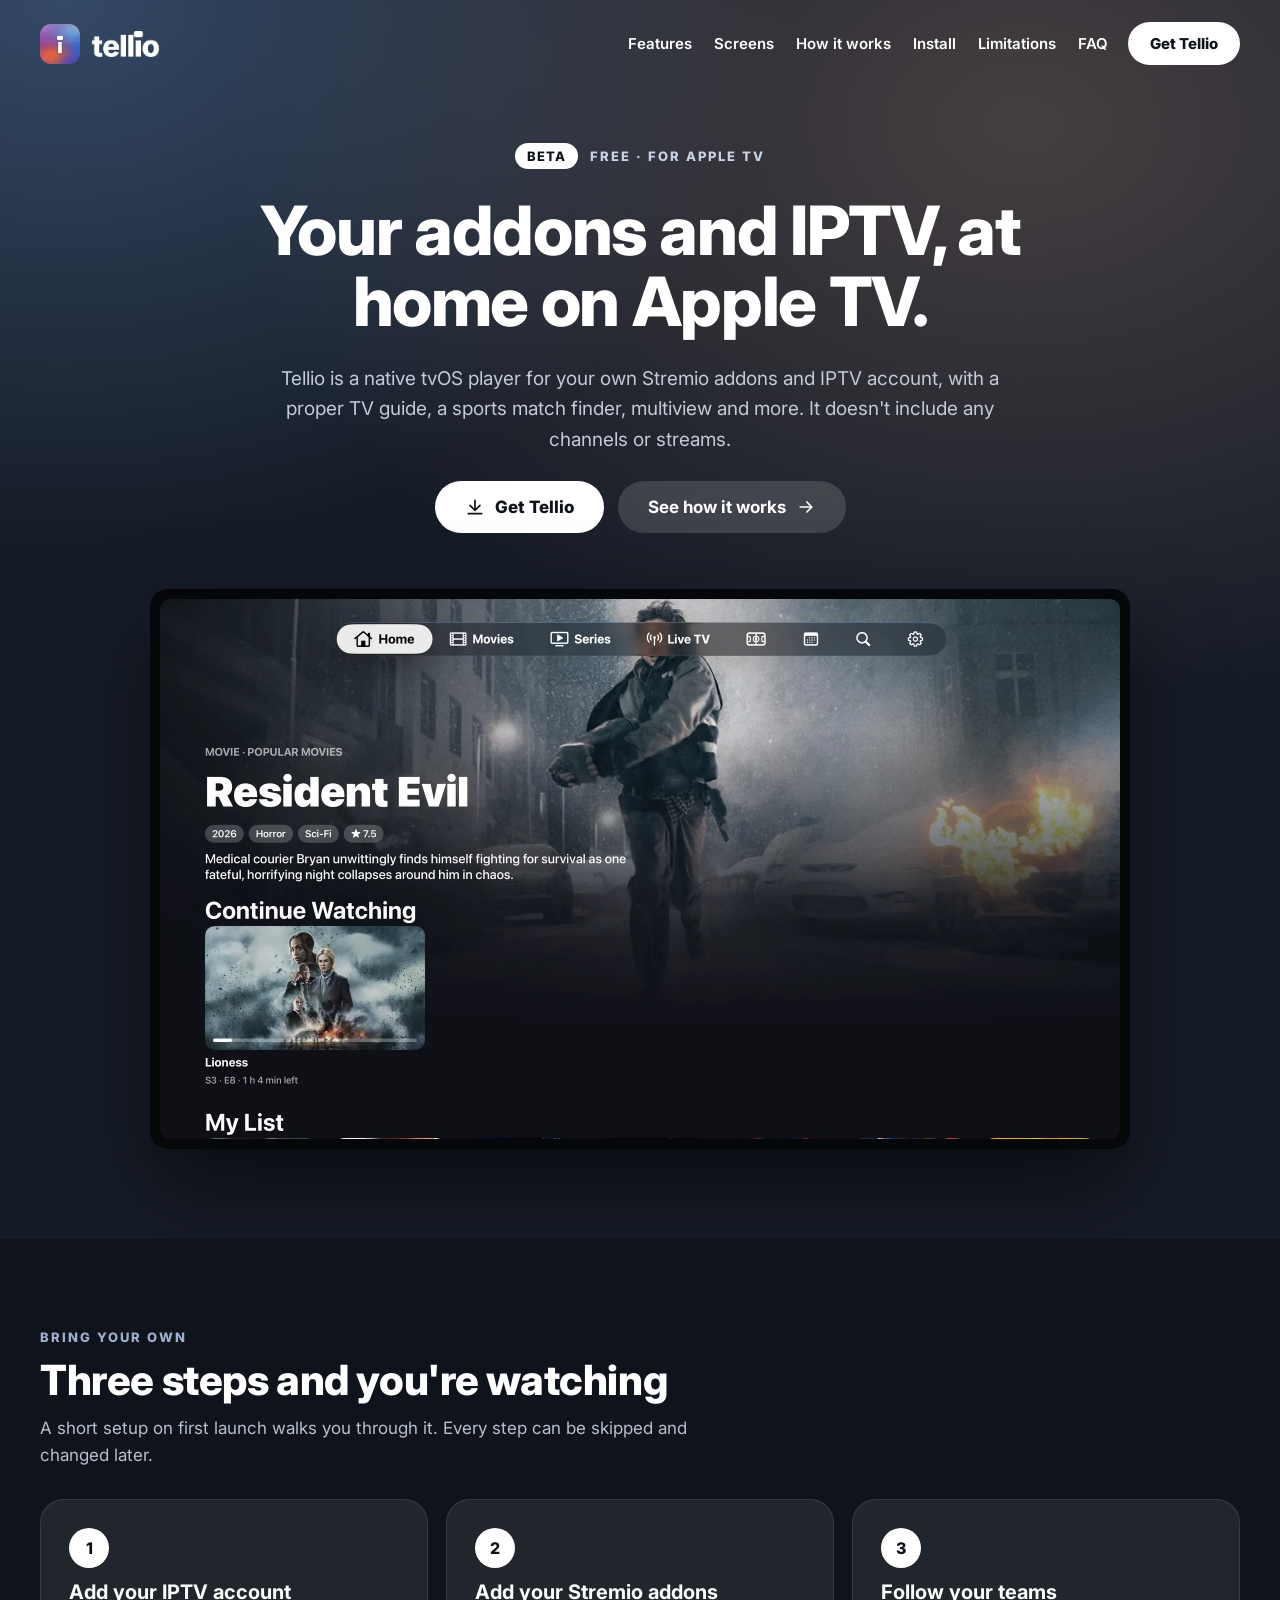
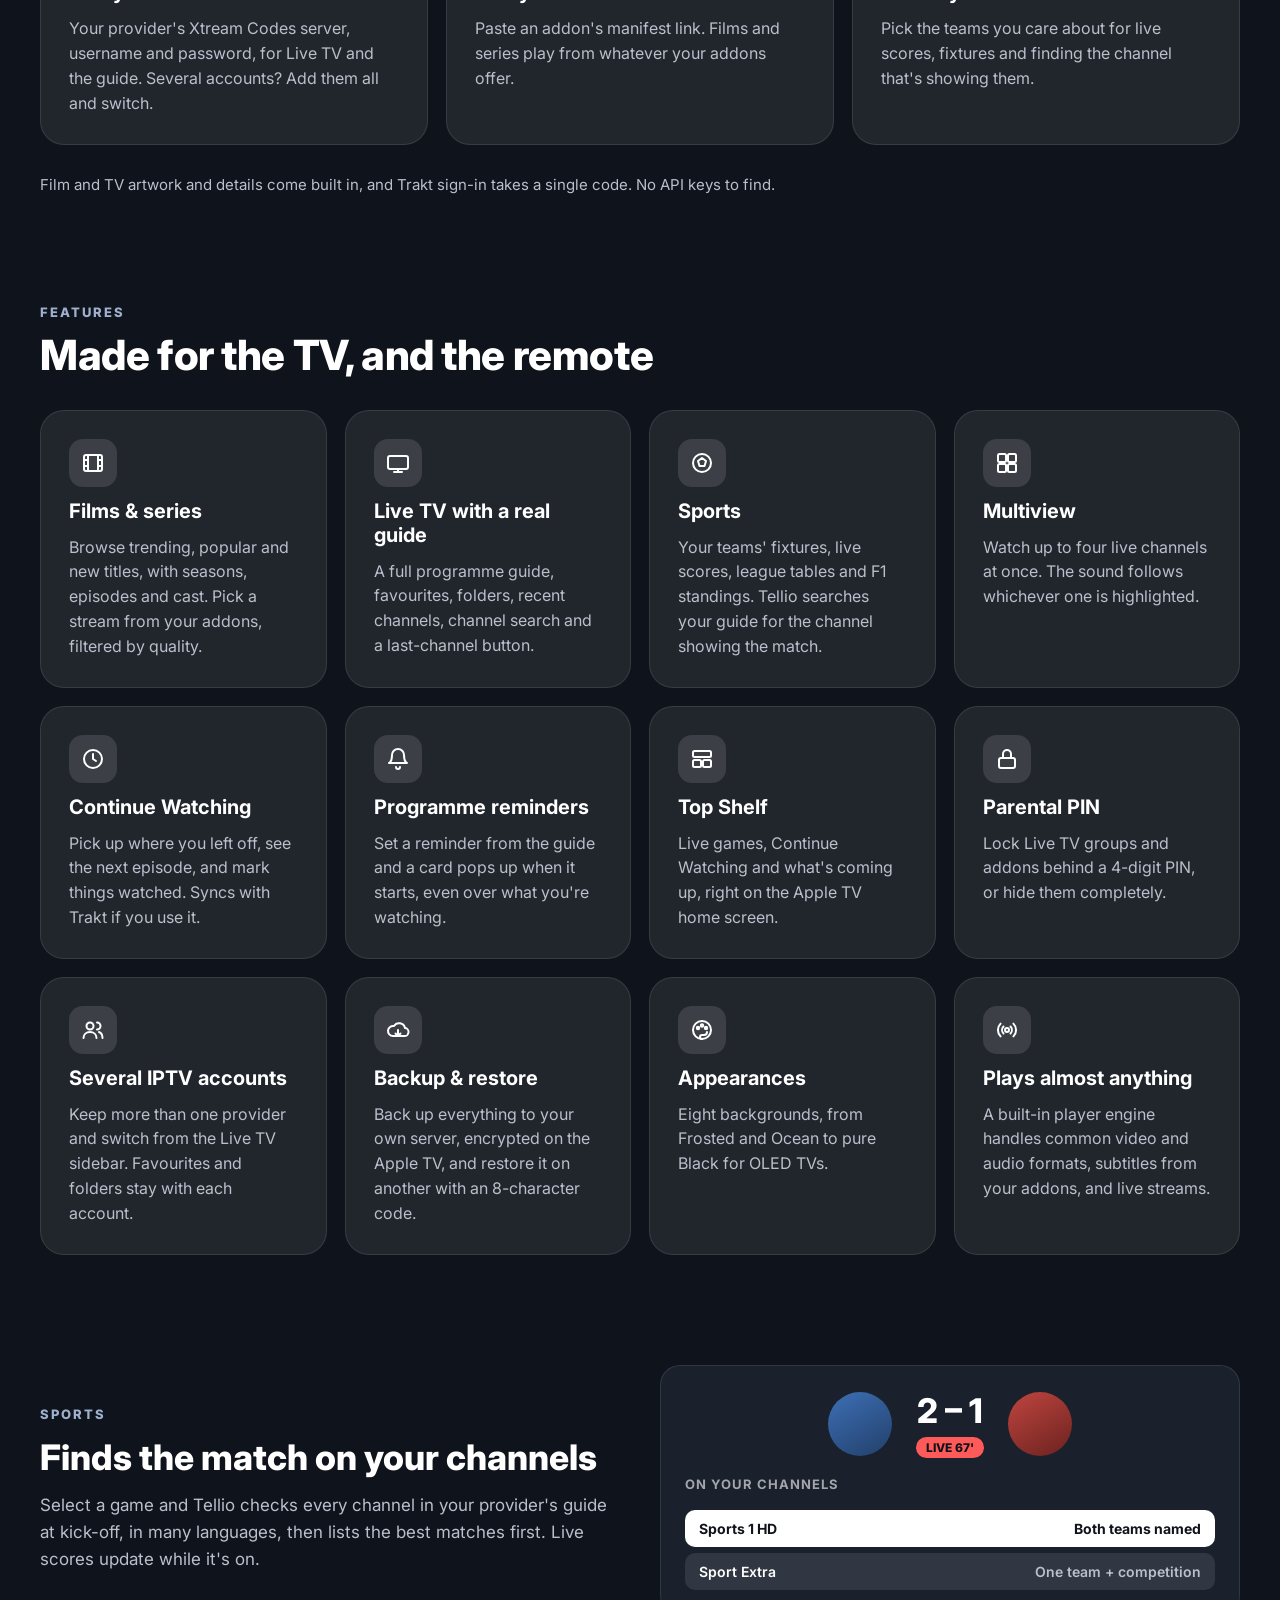
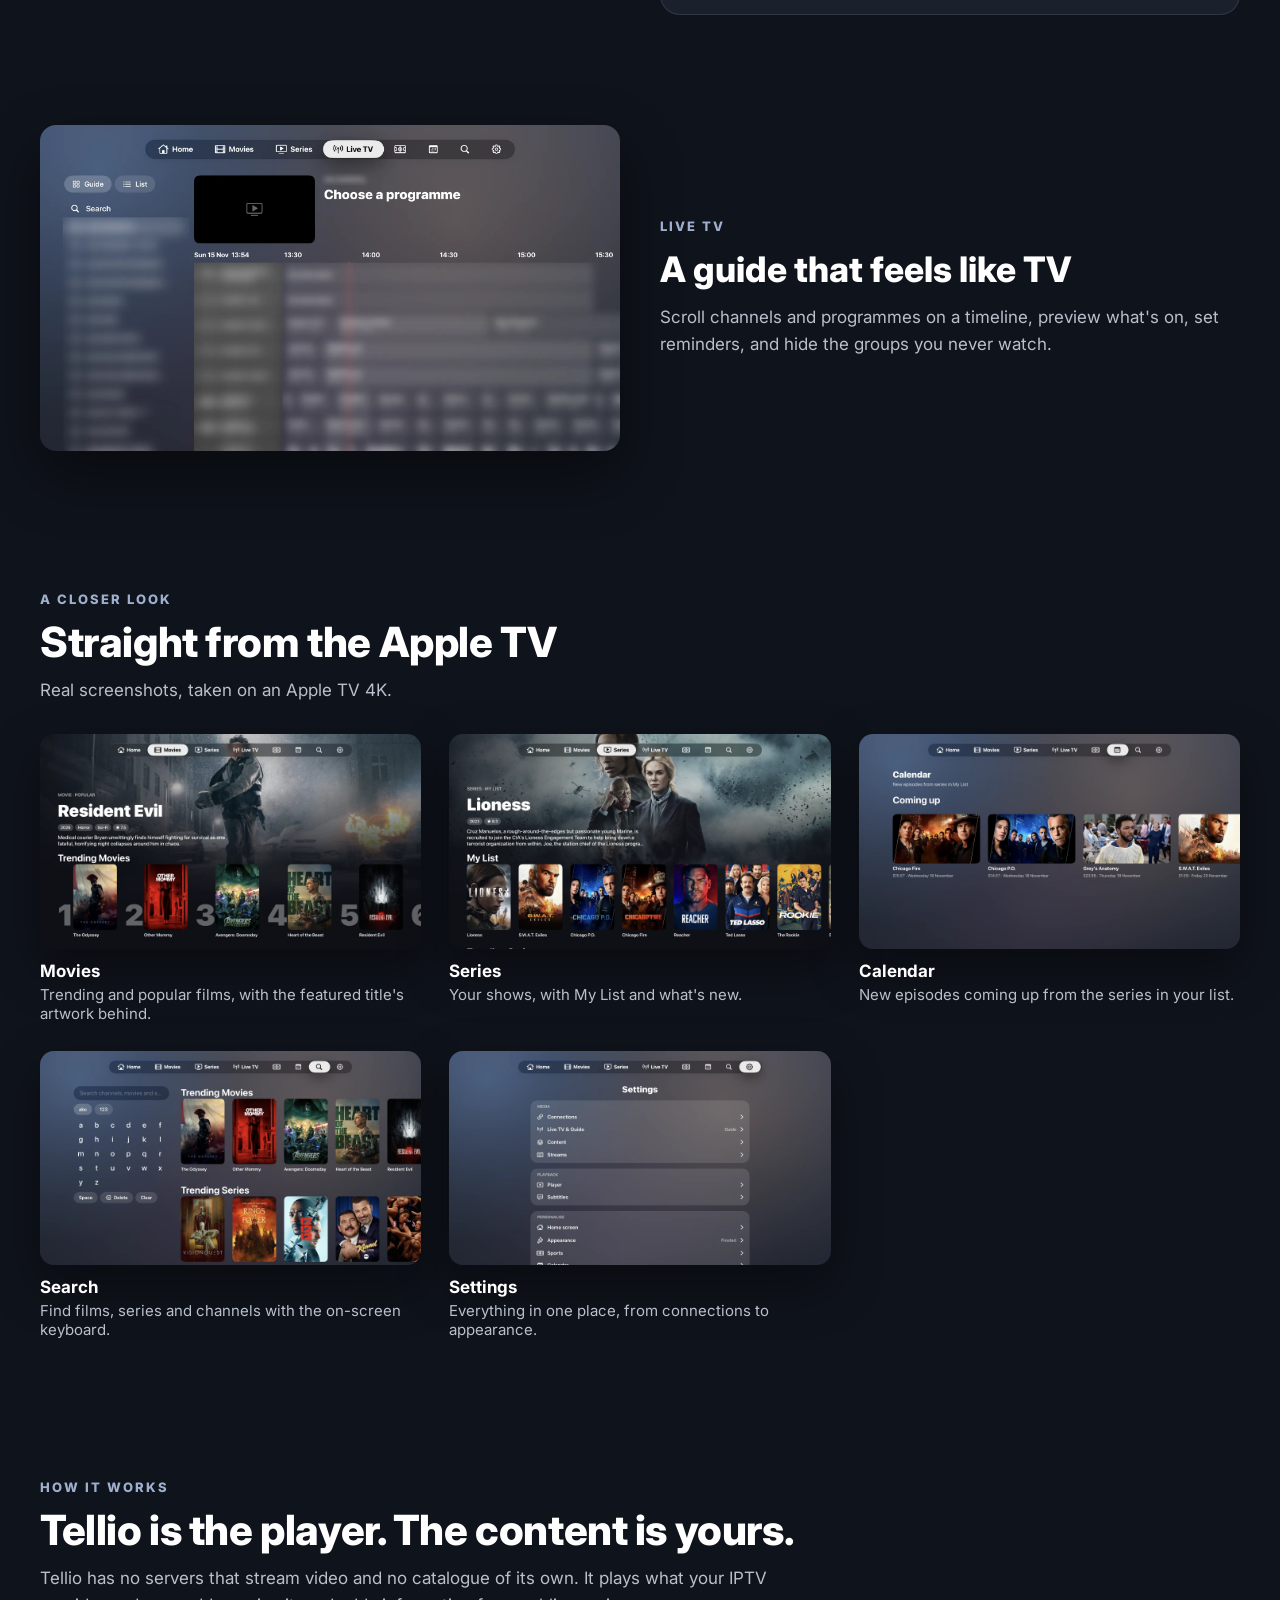
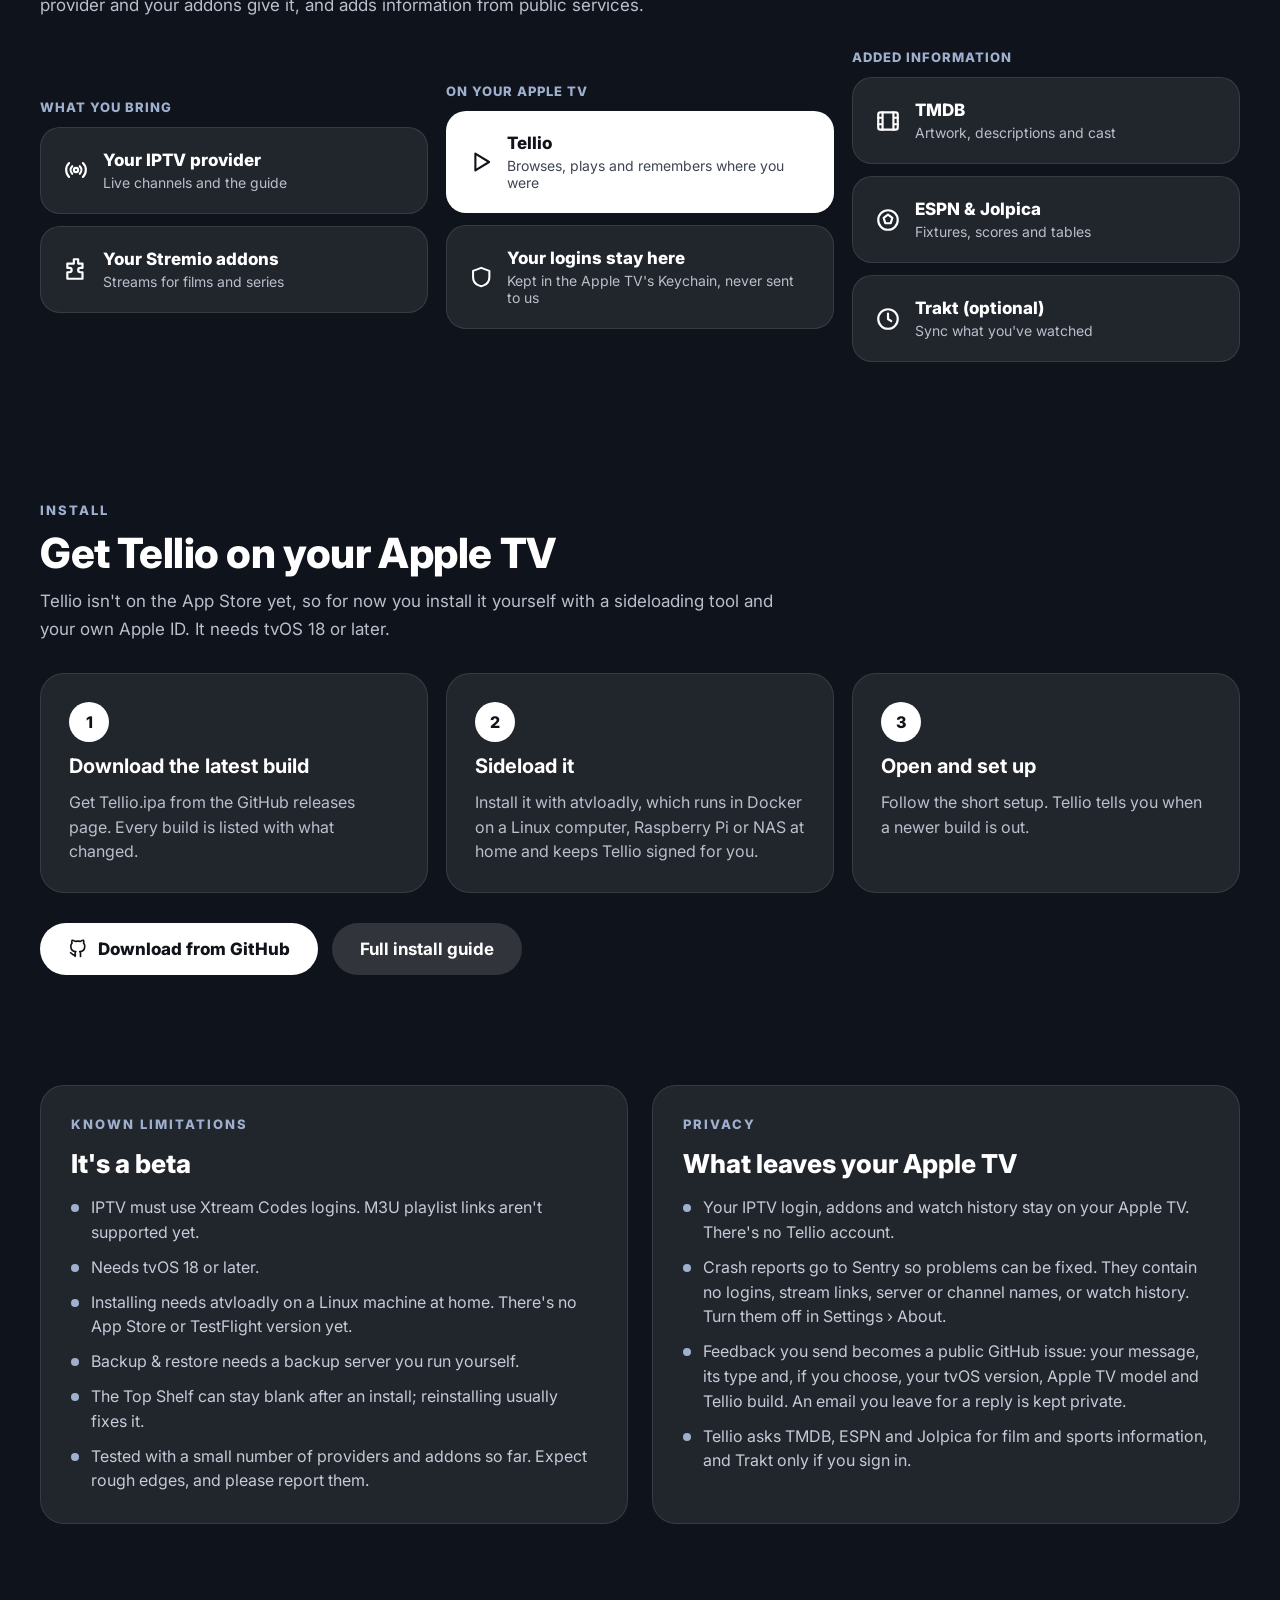
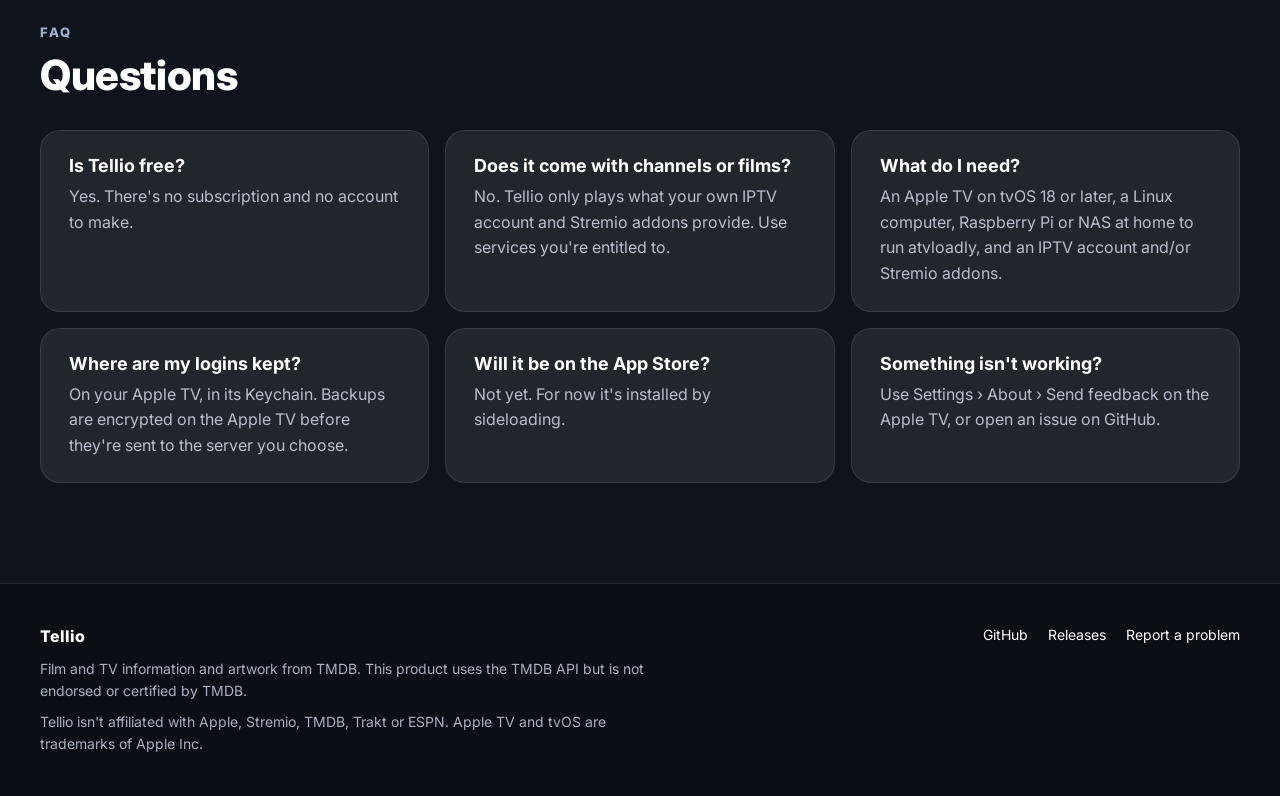
==== commit f8b32e5e: "Add beta details, privacy and an install guide The home page gets a BETA label, a Known limitations " ====
--- a/index.html
+++ b/index.html
@@ -10,7 +10,7 @@
 <meta name="theme-color" content="#161c27">
 <link rel="icon" href="favicon.png" type="image/png">
 <link rel="apple-touch-icon" href="apple-touch-icon.png">
-<meta property="og:image" content="https://ms2620.github.io/streambox-site/screens/og.jpg">
+<meta property="og:image" content="https://ms2620.github.io/tellio-site/screens/og.jpg">
 <meta name="twitter:card" content="summary_large_image">
 <link rel="preconnect" href="https://fonts.googleapis.com">
 <link rel="preconnect" href="https://fonts.gstatic.com" crossorigin>
@@ -30,11 +30,11 @@
     <nav style="max-width:1200px;margin:0 auto;padding:22px 24px;display:flex;flex-wrap:wrap;align-items:center;gap:20px">
       <a href="#" aria-label="Tellio home" style="display:flex;align-items:center;gap:12px;text-decoration:none"><img src="logo.png" alt="" width="40" height="40" style="width:40px;height:40px;border-radius:11px;display:block"><img src="wordmark.png" alt="Tellio" height="26" style="height:26px;width:auto;display:block"></a>
       <span style="flex:1"></span>
-      <div style="display:flex;flex-wrap:wrap;gap:22px;font-size:15px;font-weight:600"><a href="#features" style="text-decoration:none">Features</a><a href="#screens" style="text-decoration:none">Screens</a><a href="#how" style="text-decoration:none">How it works</a><a href="#install" style="text-decoration:none">Install</a><a href="#faq" style="text-decoration:none">FAQ</a></div>
+      <div style="display:flex;flex-wrap:wrap;gap:22px;font-size:15px;font-weight:600"><a href="#features" style="text-decoration:none">Features</a><a href="#screens" style="text-decoration:none">Screens</a><a href="#how" style="text-decoration:none">How it works</a><a href="#install" style="text-decoration:none">Install</a><a href="#limits" style="text-decoration:none">Limitations</a><a href="#faq" style="text-decoration:none">FAQ</a></div>
       <a href="#install" style="padding:12px 22px;border-radius:999px;background:#ffffff;color:#10131a;font-size:15px;font-weight:800;text-decoration:none">Get Tellio</a>
     </nav>
     <div style="max-width:1200px;margin:0 auto;padding:56px 24px 90px;display:flex;flex-direction:column;align-items:center;text-align:center;gap:26px">
-      <span style="font-size:13px;font-weight:800;letter-spacing:2px;color:#c9d3e6">FREE · FOR APPLE TV</span>
+      <span style="display:flex;align-items:center;gap:12px;font-size:13px;font-weight:800;letter-spacing:2px;color:#c9d3e6"><span style="padding:5px 12px;border-radius:999px;background:#ffffff;color:#10131a;letter-spacing:1px">BETA</span>FREE · FOR APPLE TV</span>
       <h1 style="margin:0;max-width:900px;font-size:clamp(2.4rem, 5.5vw, 4.25rem);line-height:1.05;font-weight:800;letter-spacing:-0.02em">Your addons and IPTV, at home on Apple TV.</h1>
       <p style="margin:0;max-width:720px;font-size:19px;line-height:1.6;color:#c4cbd8">Tellio is a native tvOS player for your own Stremio addons and IPTV account, with a proper TV guide, a sports match finder, multiview and more. It doesn't include any channels or streams.</p>
       <div style="display:flex;flex-wrap:wrap;justify-content:center;gap:14px">
@@ -241,7 +241,7 @@
         <div style="padding:28px;border-radius:24px;background:rgba(255,255,255,0.08);border:1px solid rgba(255,255,255,0.1);display:flex;flex-direction:column;gap:12px">
         <span style="width:40px;height:40px;border-radius:50%;background:#ffffff;color:#10131a;font-weight:800;display:flex;align-items:center;justify-content:center">2</span>
         <h3 style="margin:0;font-size:20px;font-weight:700">Sideload it</h3>
-        <p style="margin:0;font-size:16px;line-height:1.55;color:#b9c0cc">Install it with atvloadly or Sideloadly, signed with your Apple ID. A spare Apple ID is a good idea.</p>
+        <p style="margin:0;font-size:16px;line-height:1.55;color:#b9c0cc">Install it with atvloadly, which runs in Docker on a Linux computer, Raspberry Pi or NAS at home and keeps Tellio signed for you.</p>
       </div>
         <div style="padding:28px;border-radius:24px;background:rgba(255,255,255,0.08);border:1px solid rgba(255,255,255,0.1);display:flex;flex-direction:column;gap:12px">
         <span style="width:40px;height:40px;border-radius:50%;background:#ffffff;color:#10131a;font-weight:800;display:flex;align-items:center;justify-content:center">3</span>
@@ -250,8 +250,33 @@
       </div>
       </div>
       <div style="display:flex;flex-wrap:wrap;gap:14px;align-items:center">
-        <a href="https://github.com/MS2620/streambox/releases" style="display:flex;align-items:center;gap:10px;padding:16px 28px;border-radius:999px;background:#ffffff;color:#10131a;font-size:17px;font-weight:800;text-decoration:none"><svg aria-hidden="true" width="20" height="20" viewBox="0 0 24 24" fill="none" stroke="currentColor" stroke-width="2" stroke-linecap="round" stroke-linejoin="round"><path d="M9 19c-4 1.3-4-2-6-2.5M15 21v-3.5a3 3 0 0 0-.9-2.3c3-.3 6-1.5 6-6.6a5 5 0 0 0-1.4-3.6 4.7 4.7 0 0 0-.1-3.5s-1.1-.3-3.6 1.4a12.4 12.4 0 0 0-6.5 0C6 1.2 4.9 1.5 4.9 1.5a4.7 4.7 0 0 0-.1 3.5A5 5 0 0 0 3.4 8.6c0 5.1 3 6.3 6 6.6a3 3 0 0 0-.9 2.3V21"></path></svg>Download from GitHub</a>
-        <span style="font-size:15px;color:#b9c0cc">With a free Apple ID, apps must be re-signed every 7 days.</span>
+        <a href="https://github.com/MS2620/tellio/releases" style="display:flex;align-items:center;gap:10px;padding:16px 28px;border-radius:999px;background:#ffffff;color:#10131a;font-size:17px;font-weight:800;text-decoration:none"><svg aria-hidden="true" width="20" height="20" viewBox="0 0 24 24" fill="none" stroke="currentColor" stroke-width="2" stroke-linecap="round" stroke-linejoin="round"><path d="M9 19c-4 1.3-4-2-6-2.5M15 21v-3.5a3 3 0 0 0-.9-2.3c3-.3 6-1.5 6-6.6a5 5 0 0 0-1.4-3.6 4.7 4.7 0 0 0-.1-3.5s-1.1-.3-3.6 1.4a12.4 12.4 0 0 0-6.5 0C6 1.2 4.9 1.5 4.9 1.5a4.7 4.7 0 0 0-.1 3.5A5 5 0 0 0 3.4 8.6c0 5.1 3 6.3 6 6.6a3 3 0 0 0-.9 2.3V21"></path></svg>Download from GitHub</a>
+        <a href="install.html" style="display:flex;align-items:center;gap:10px;padding:16px 28px;border-radius:999px;background:rgba(255,255,255,0.14);font-size:17px;font-weight:700;text-decoration:none">Full install guide</a>
+      </div>
+    </section>
+
+    <section id="limits" style="max-width:1200px;margin:0 auto;padding:40px 24px 30px;display:grid;grid-template-columns:repeat(auto-fit, minmax(min(24rem, 100%), 1fr));gap:24px">
+      <div style="padding:30px;border-radius:24px;background:rgba(255,255,255,0.08);border:1px solid rgba(255,255,255,0.1);display:flex;flex-direction:column;gap:16px">
+        <span style="font-size:13px;font-weight:800;letter-spacing:2px;color:#9fb0cf">KNOWN LIMITATIONS</span>
+        <h2 style="margin:0;font-size:26px;font-weight:800">It's a beta</h2>
+        <ul style="margin:0;padding:0;list-style:none;display:flex;flex-direction:column;gap:10px">
+          <li style="display:flex;gap:12px;font-size:16px;line-height:1.55;color:#c4cbd8"><span style="flex:none;width:8px;height:8px;margin-top:9px;border-radius:50%;background:#9fb0cf"></span><span>IPTV must use Xtream Codes logins. M3U playlist links aren't supported yet.</span></li>
+          <li style="display:flex;gap:12px;font-size:16px;line-height:1.55;color:#c4cbd8"><span style="flex:none;width:8px;height:8px;margin-top:9px;border-radius:50%;background:#9fb0cf"></span><span>Needs tvOS 18 or later.</span></li>
+          <li style="display:flex;gap:12px;font-size:16px;line-height:1.55;color:#c4cbd8"><span style="flex:none;width:8px;height:8px;margin-top:9px;border-radius:50%;background:#9fb0cf"></span><span>Installing needs atvloadly on a Linux machine at home. There's no App Store or TestFlight version yet.</span></li>
+          <li style="display:flex;gap:12px;font-size:16px;line-height:1.55;color:#c4cbd8"><span style="flex:none;width:8px;height:8px;margin-top:9px;border-radius:50%;background:#9fb0cf"></span><span>Backup &amp; restore needs a backup server you run yourself.</span></li>
+          <li style="display:flex;gap:12px;font-size:16px;line-height:1.55;color:#c4cbd8"><span style="flex:none;width:8px;height:8px;margin-top:9px;border-radius:50%;background:#9fb0cf"></span><span>The Top Shelf can stay blank after an install; reinstalling usually fixes it.</span></li>
+          <li style="display:flex;gap:12px;font-size:16px;line-height:1.55;color:#c4cbd8"><span style="flex:none;width:8px;height:8px;margin-top:9px;border-radius:50%;background:#9fb0cf"></span><span>Tested with a small number of providers and addons so far. Expect rough edges, and please report them.</span></li>
+        </ul>
+      </div>
+      <div style="padding:30px;border-radius:24px;background:rgba(255,255,255,0.08);border:1px solid rgba(255,255,255,0.1);display:flex;flex-direction:column;gap:16px">
+        <span style="font-size:13px;font-weight:800;letter-spacing:2px;color:#9fb0cf">PRIVACY</span>
+        <h2 style="margin:0;font-size:26px;font-weight:800">What leaves your Apple TV</h2>
+        <ul style="margin:0;padding:0;list-style:none;display:flex;flex-direction:column;gap:10px">
+          <li style="display:flex;gap:12px;font-size:16px;line-height:1.55;color:#c4cbd8"><span style="flex:none;width:8px;height:8px;margin-top:9px;border-radius:50%;background:#9fb0cf"></span><span>Your IPTV login, addons and watch history stay on your Apple TV. There's no Tellio account.</span></li>
+          <li style="display:flex;gap:12px;font-size:16px;line-height:1.55;color:#c4cbd8"><span style="flex:none;width:8px;height:8px;margin-top:9px;border-radius:50%;background:#9fb0cf"></span><span>Crash reports go to Sentry so problems can be fixed. They contain no logins, stream links, server or channel names, or watch history. Turn them off in Settings › About.</span></li>
+          <li style="display:flex;gap:12px;font-size:16px;line-height:1.55;color:#c4cbd8"><span style="flex:none;width:8px;height:8px;margin-top:9px;border-radius:50%;background:#9fb0cf"></span><span>Feedback you send becomes a public GitHub issue: your message, its type and, if you choose, your tvOS version, Apple TV model and Tellio build. An email you leave for a reply is kept private.</span></li>
+          <li style="display:flex;gap:12px;font-size:16px;line-height:1.55;color:#c4cbd8"><span style="flex:none;width:8px;height:8px;margin-top:9px;border-radius:50%;background:#9fb0cf"></span><span>Tellio asks TMDB, ESPN and Jolpica for film and sports information, and Trakt only if you sign in.</span></li>
+        </ul>
       </div>
     </section>
 
@@ -271,7 +296,7 @@
       </div>
         <div style="padding:24px 28px;border-radius:20px;background:rgba(255,255,255,0.08);border:1px solid rgba(255,255,255,0.1)">
         <h3 style="margin:0 0 8px;font-size:18px;font-weight:700">What do I need?</h3>
-        <p style="margin:0;font-size:16px;line-height:1.6;color:#b9c0cc">An Apple TV on tvOS 18 or later, a computer or device to sideload with, and an IPTV account and/or Stremio addons.</p>
+        <p style="margin:0;font-size:16px;line-height:1.6;color:#b9c0cc">An Apple TV on tvOS 18 or later, a Linux computer, Raspberry Pi or NAS at home to run atvloadly, and an IPTV account and/or Stremio addons.</p>
       </div>
         <div style="padding:24px 28px;border-radius:20px;background:rgba(255,255,255,0.08);border:1px solid rgba(255,255,255,0.1)">
         <h3 style="margin:0 0 8px;font-size:18px;font-weight:700">Where are my logins kept?</h3>
@@ -283,7 +308,7 @@
       </div>
         <div style="padding:24px 28px;border-radius:20px;background:rgba(255,255,255,0.08);border:1px solid rgba(255,255,255,0.1)">
         <h3 style="margin:0 0 8px;font-size:18px;font-weight:700">Something isn't working?</h3>
-        <p style="margin:0;font-size:16px;line-height:1.6;color:#b9c0cc">Report it on GitHub with what you did and what happened.</p>
+        <p style="margin:0;font-size:16px;line-height:1.6;color:#b9c0cc">Use Settings › About › Send feedback on the Apple TV, or open an issue on GitHub.</p>
       </div>
       </div>
     </section>
@@ -296,7 +321,7 @@
         <span>Film and TV information and artwork from TMDB. This product uses the TMDB API but is not endorsed or certified by TMDB.</span>
         <span>Tellio isn't affiliated with Apple, Stremio, TMDB, Trakt or ESPN. Apple TV and tvOS are trademarks of Apple Inc.</span>
       </div>
-      <div style="display:flex;gap:20px;align-items:flex-start"><a href="https://github.com/MS2620/streambox" style="text-decoration:none">GitHub</a><a href="https://github.com/MS2620/streambox/releases" style="text-decoration:none">Releases</a><a href="https://github.com/MS2620/streambox/issues" style="text-decoration:none">Report a problem</a></div>
+      <div style="display:flex;gap:20px;align-items:flex-start"><a href="https://github.com/MS2620/tellio" style="text-decoration:none">GitHub</a><a href="https://github.com/MS2620/tellio/releases" style="text-decoration:none">Releases</a><a href="https://github.com/MS2620/tellio/issues" style="text-decoration:none">Report a problem</a></div>
     </div>
   </footer>
 </div>
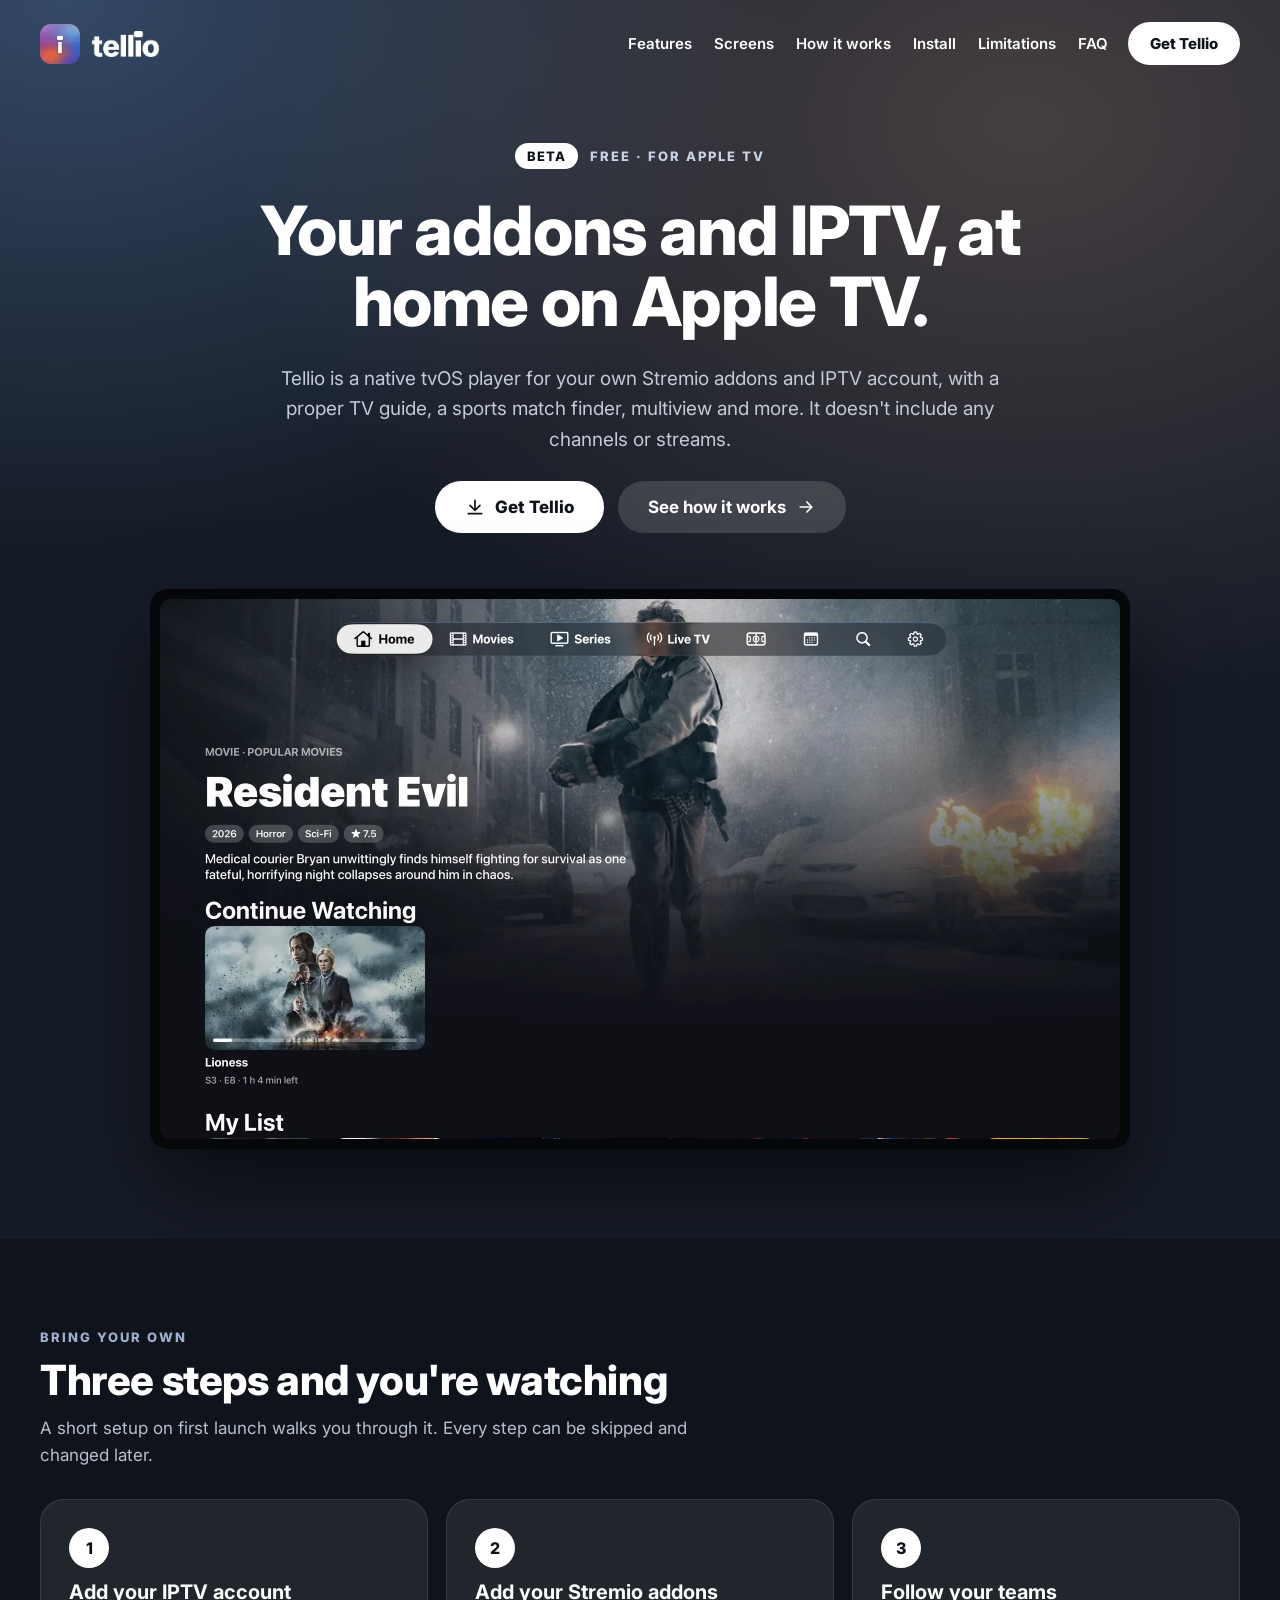
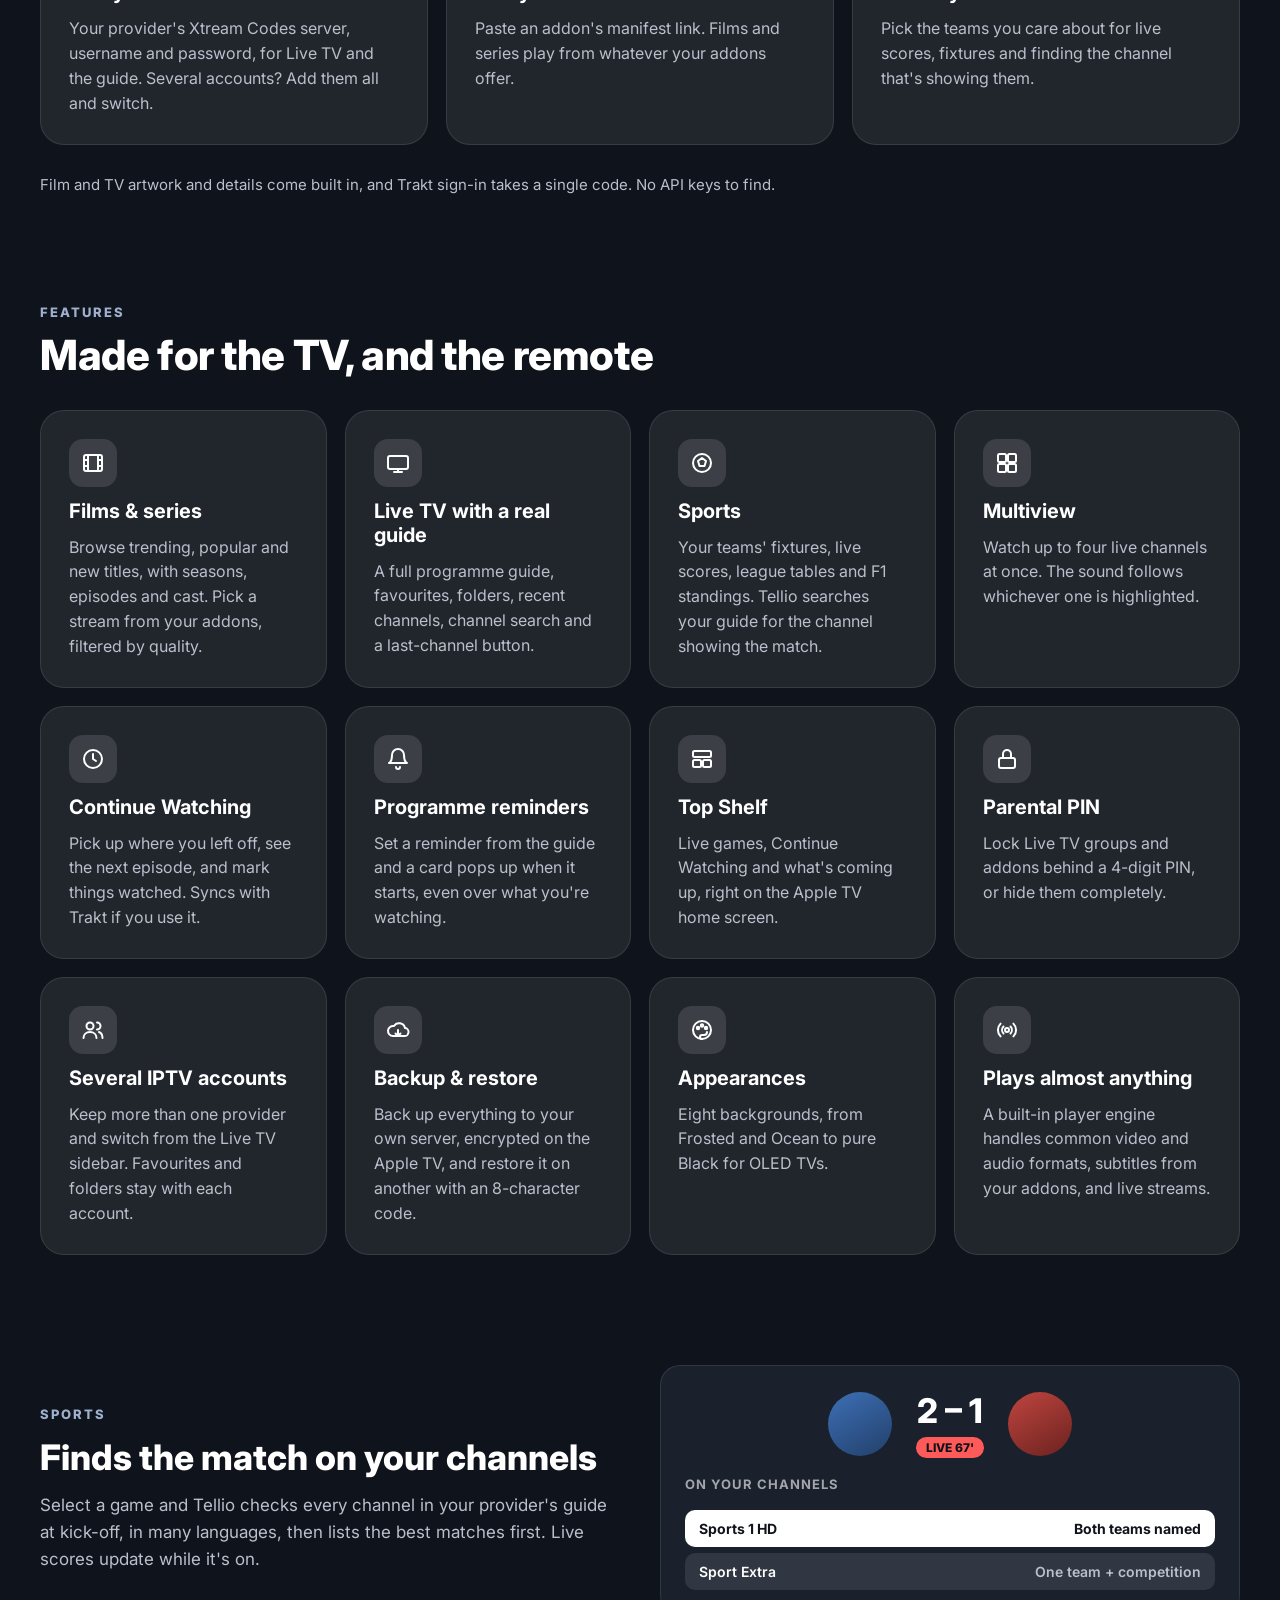
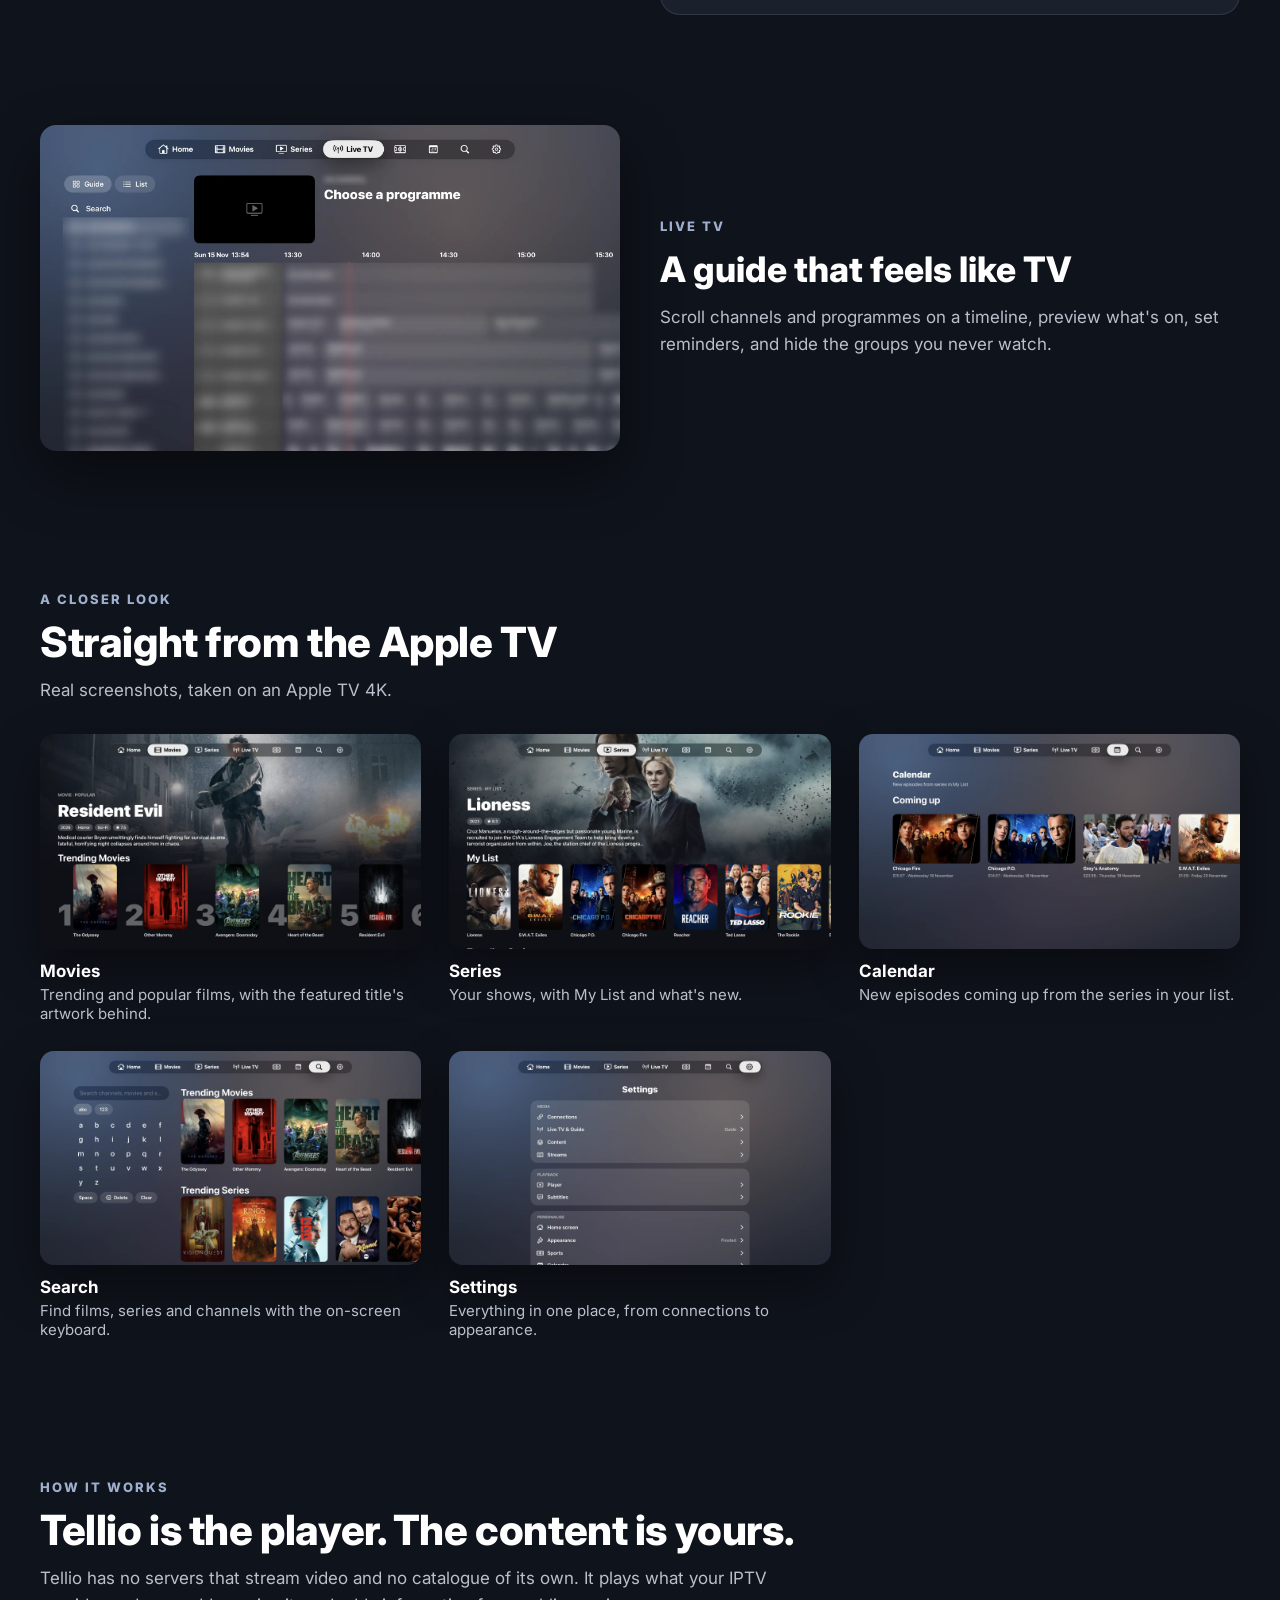
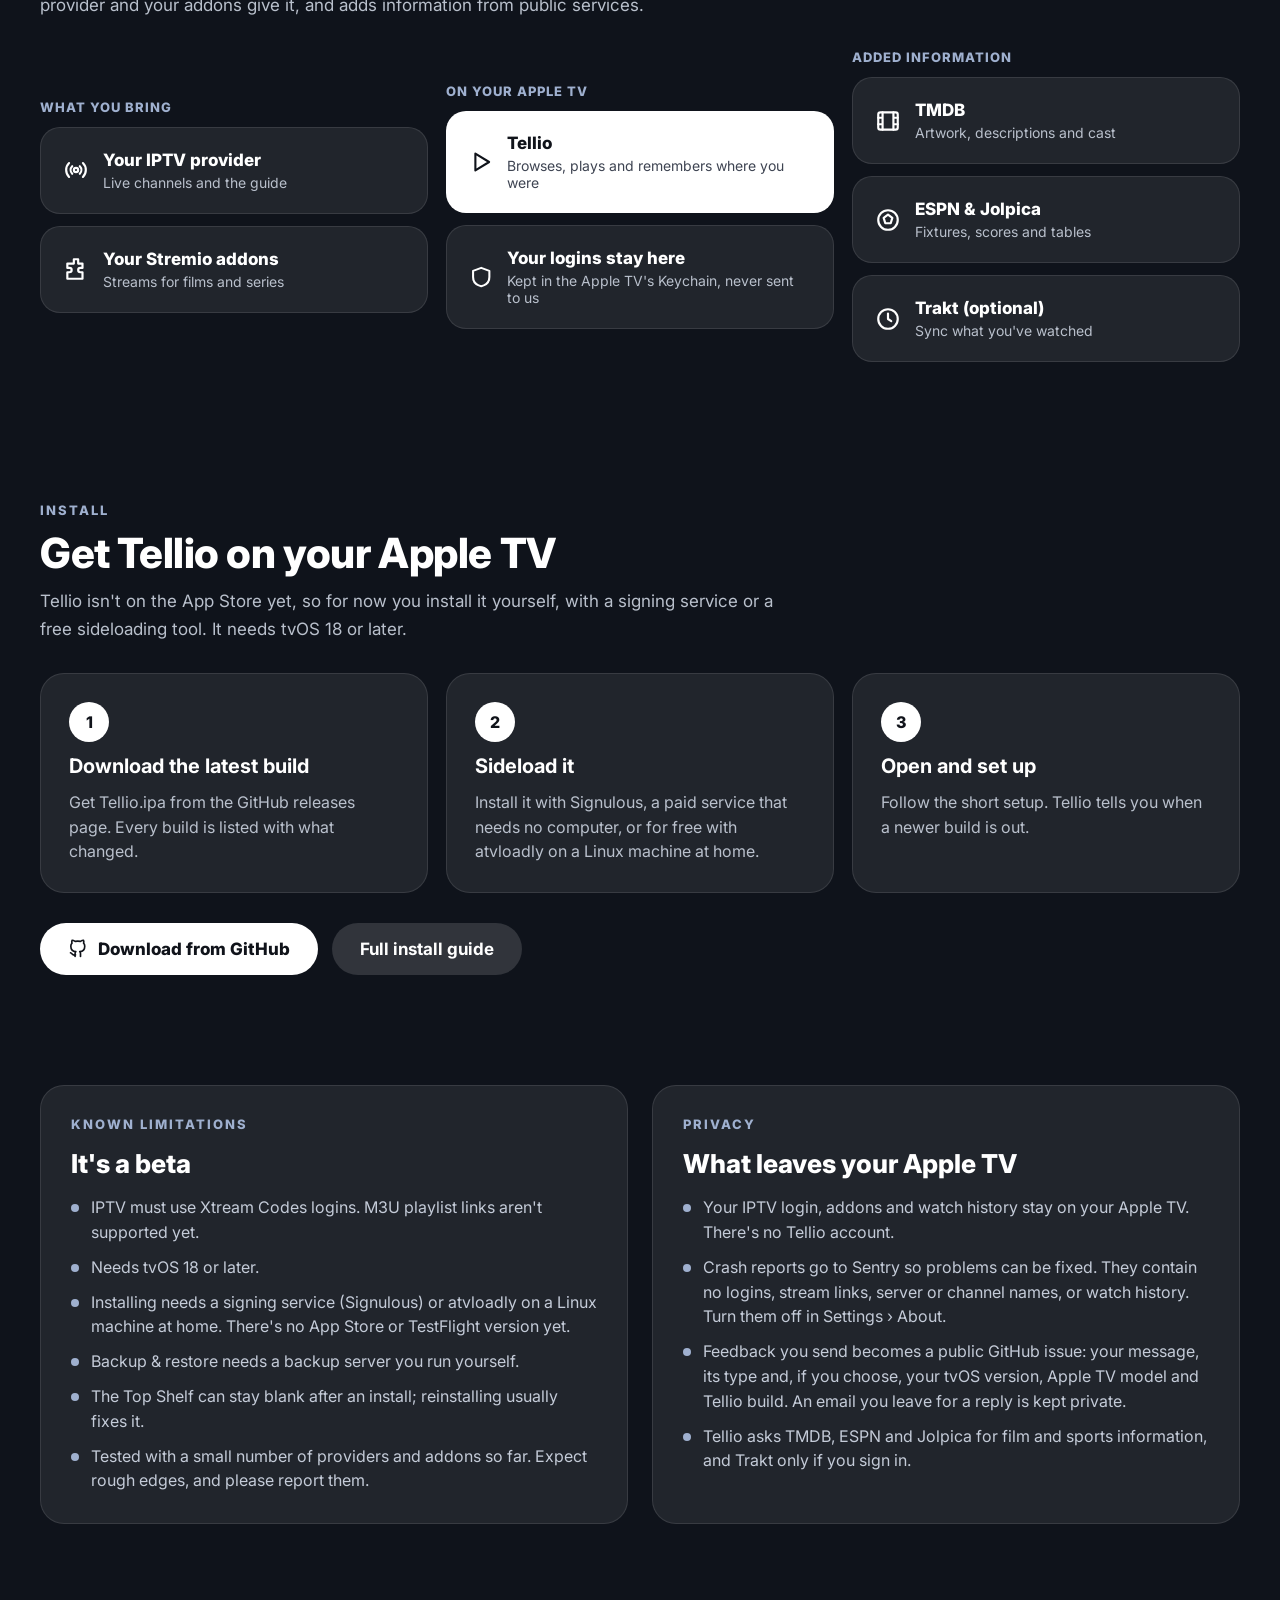
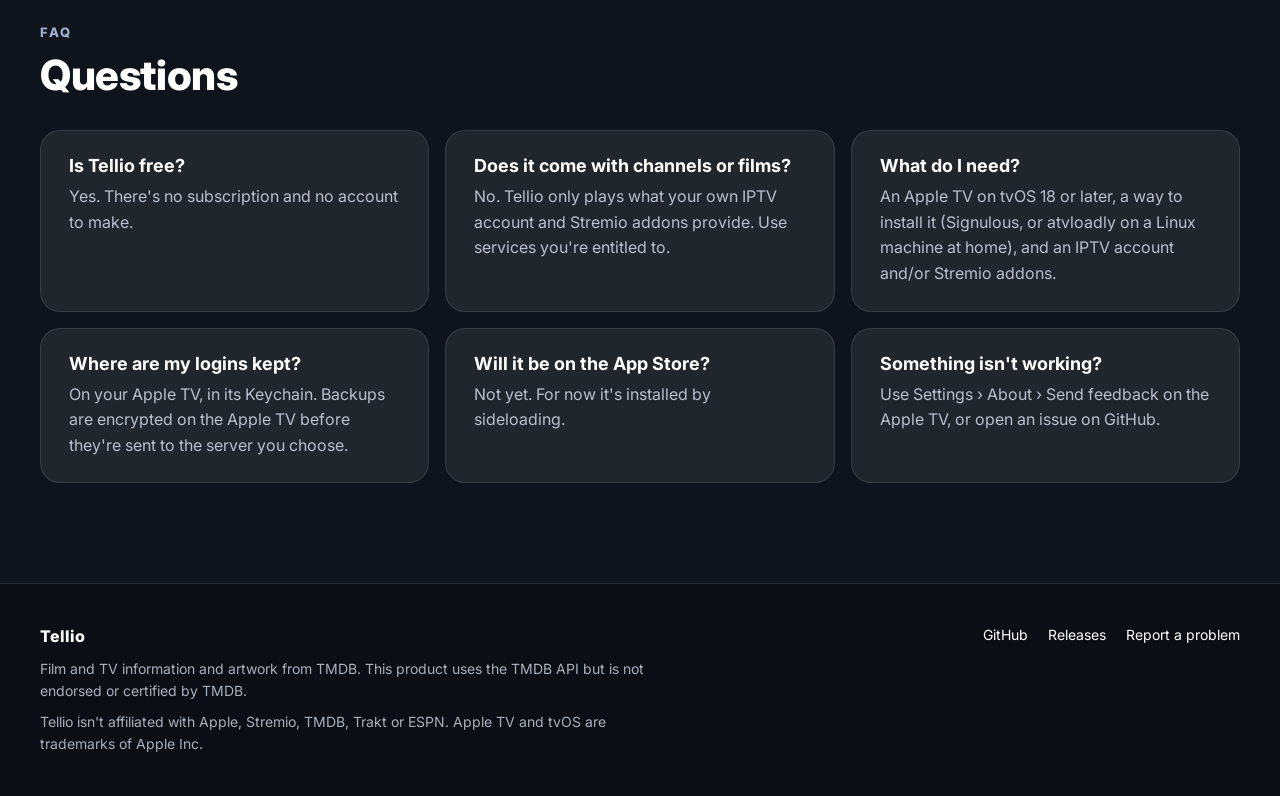
==== commit 44c0328d: "Add Signulous as an easier way to install The install guide now opens with a choice between Signulou" ====
--- a/index.html
+++ b/index.html
@@ -230,7 +230,7 @@
       <div style="display:flex;flex-direction:column;gap:10px;max-width:760px">
         <span style="font-size:13px;font-weight:800;letter-spacing:2px;color:#9fb0cf">INSTALL</span>
         <h2 style="margin:0;font-size:clamp(1.8rem, 3.5vw, 2.6rem);font-weight:800;letter-spacing:-0.01em">Get Tellio on your Apple TV</h2>
-        <p style="margin:0;font-size:17px;line-height:1.6;color:#b9c0cc">Tellio isn't on the App Store yet, so for now you install it yourself with a sideloading tool and your own Apple ID. It needs tvOS 18 or later.</p>
+        <p style="margin:0;font-size:17px;line-height:1.6;color:#b9c0cc">Tellio isn't on the App Store yet, so for now you install it yourself, with a signing service or a free sideloading tool. It needs tvOS 18 or later.</p>
       </div>
       <div style="display:grid;grid-template-columns:repeat(auto-fit, minmax(16rem, 1fr));gap:18px">
         <div style="padding:28px;border-radius:24px;background:rgba(255,255,255,0.08);border:1px solid rgba(255,255,255,0.1);display:flex;flex-direction:column;gap:12px">
@@ -241,7 +241,7 @@
         <div style="padding:28px;border-radius:24px;background:rgba(255,255,255,0.08);border:1px solid rgba(255,255,255,0.1);display:flex;flex-direction:column;gap:12px">
         <span style="width:40px;height:40px;border-radius:50%;background:#ffffff;color:#10131a;font-weight:800;display:flex;align-items:center;justify-content:center">2</span>
         <h3 style="margin:0;font-size:20px;font-weight:700">Sideload it</h3>
-        <p style="margin:0;font-size:16px;line-height:1.55;color:#b9c0cc">Install it with atvloadly, which runs in Docker on a Linux computer, Raspberry Pi or NAS at home and keeps Tellio signed for you.</p>
+        <p style="margin:0;font-size:16px;line-height:1.55;color:#b9c0cc">Install it with Signulous, a paid service that needs no computer, or for free with atvloadly on a Linux machine at home.</p>
       </div>
         <div style="padding:28px;border-radius:24px;background:rgba(255,255,255,0.08);border:1px solid rgba(255,255,255,0.1);display:flex;flex-direction:column;gap:12px">
         <span style="width:40px;height:40px;border-radius:50%;background:#ffffff;color:#10131a;font-weight:800;display:flex;align-items:center;justify-content:center">3</span>
@@ -262,7 +262,7 @@
         <ul style="margin:0;padding:0;list-style:none;display:flex;flex-direction:column;gap:10px">
           <li style="display:flex;gap:12px;font-size:16px;line-height:1.55;color:#c4cbd8"><span style="flex:none;width:8px;height:8px;margin-top:9px;border-radius:50%;background:#9fb0cf"></span><span>IPTV must use Xtream Codes logins. M3U playlist links aren't supported yet.</span></li>
           <li style="display:flex;gap:12px;font-size:16px;line-height:1.55;color:#c4cbd8"><span style="flex:none;width:8px;height:8px;margin-top:9px;border-radius:50%;background:#9fb0cf"></span><span>Needs tvOS 18 or later.</span></li>
-          <li style="display:flex;gap:12px;font-size:16px;line-height:1.55;color:#c4cbd8"><span style="flex:none;width:8px;height:8px;margin-top:9px;border-radius:50%;background:#9fb0cf"></span><span>Installing needs atvloadly on a Linux machine at home. There's no App Store or TestFlight version yet.</span></li>
+          <li style="display:flex;gap:12px;font-size:16px;line-height:1.55;color:#c4cbd8"><span style="flex:none;width:8px;height:8px;margin-top:9px;border-radius:50%;background:#9fb0cf"></span><span>Installing needs a signing service (Signulous) or atvloadly on a Linux machine at home. There's no App Store or TestFlight version yet.</span></li>
           <li style="display:flex;gap:12px;font-size:16px;line-height:1.55;color:#c4cbd8"><span style="flex:none;width:8px;height:8px;margin-top:9px;border-radius:50%;background:#9fb0cf"></span><span>Backup &amp; restore needs a backup server you run yourself.</span></li>
           <li style="display:flex;gap:12px;font-size:16px;line-height:1.55;color:#c4cbd8"><span style="flex:none;width:8px;height:8px;margin-top:9px;border-radius:50%;background:#9fb0cf"></span><span>The Top Shelf can stay blank after an install; reinstalling usually fixes it.</span></li>
           <li style="display:flex;gap:12px;font-size:16px;line-height:1.55;color:#c4cbd8"><span style="flex:none;width:8px;height:8px;margin-top:9px;border-radius:50%;background:#9fb0cf"></span><span>Tested with a small number of providers and addons so far. Expect rough edges, and please report them.</span></li>
@@ -296,7 +296,7 @@
       </div>
         <div style="padding:24px 28px;border-radius:20px;background:rgba(255,255,255,0.08);border:1px solid rgba(255,255,255,0.1)">
         <h3 style="margin:0 0 8px;font-size:18px;font-weight:700">What do I need?</h3>
-        <p style="margin:0;font-size:16px;line-height:1.6;color:#b9c0cc">An Apple TV on tvOS 18 or later, a Linux computer, Raspberry Pi or NAS at home to run atvloadly, and an IPTV account and/or Stremio addons.</p>
+        <p style="margin:0;font-size:16px;line-height:1.6;color:#b9c0cc">An Apple TV on tvOS 18 or later, a way to install it (Signulous, or atvloadly on a Linux machine at home), and an IPTV account and/or Stremio addons.</p>
       </div>
         <div style="padding:24px 28px;border-radius:20px;background:rgba(255,255,255,0.08);border:1px solid rgba(255,255,255,0.1)">
         <h3 style="margin:0 0 8px;font-size:18px;font-weight:700">Where are my logins kept?</h3>
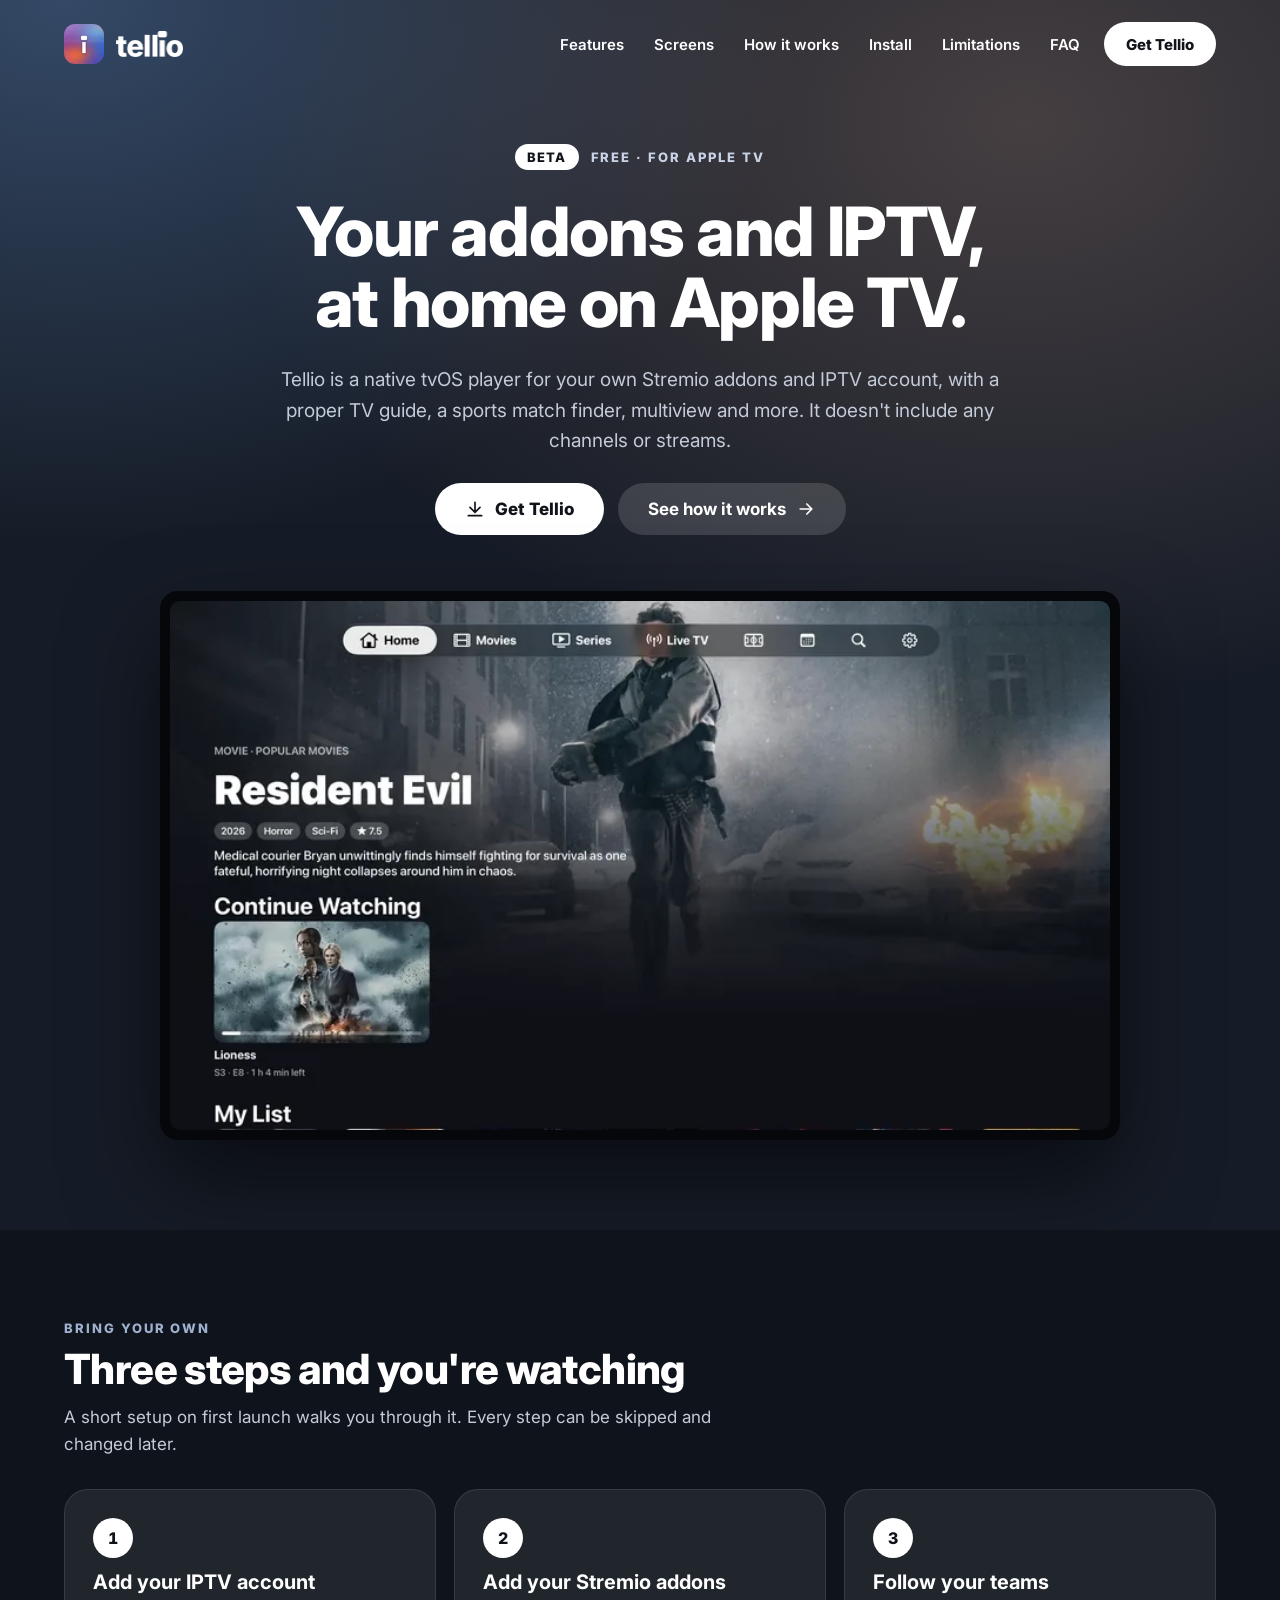
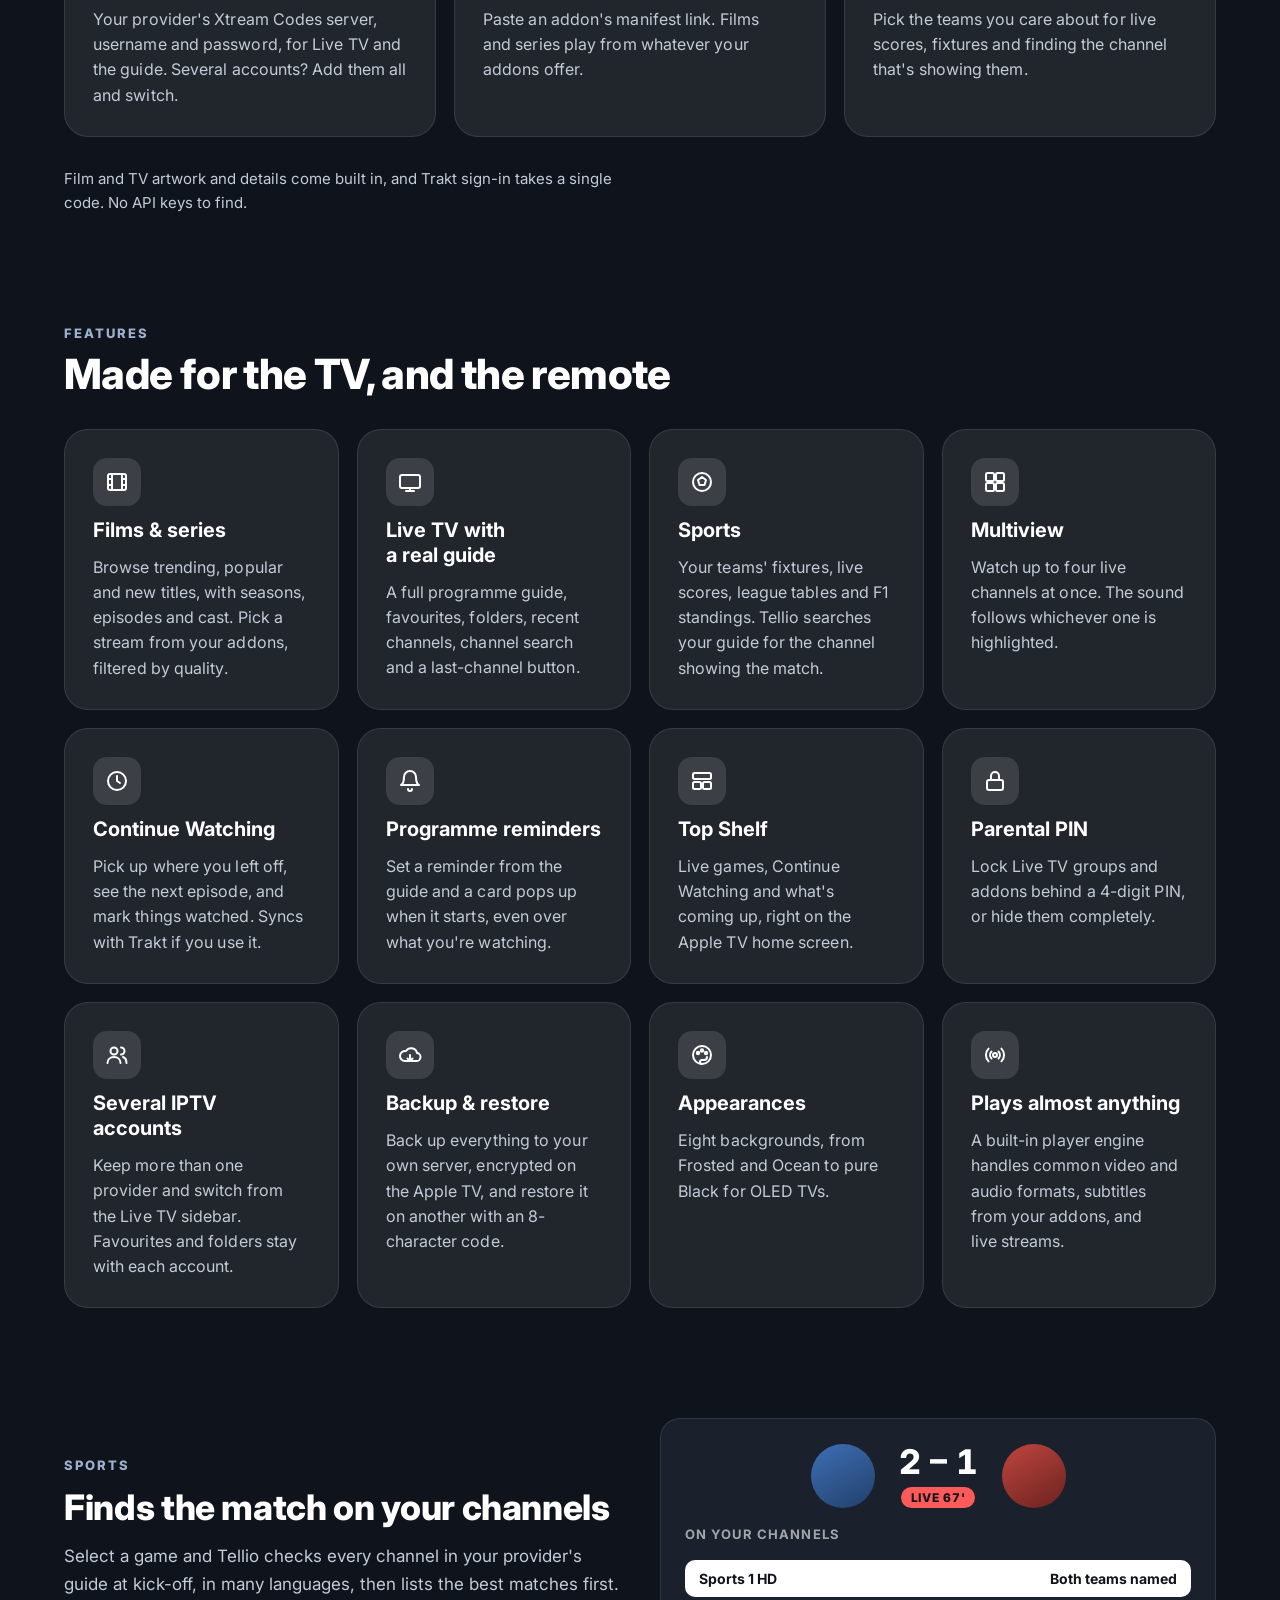
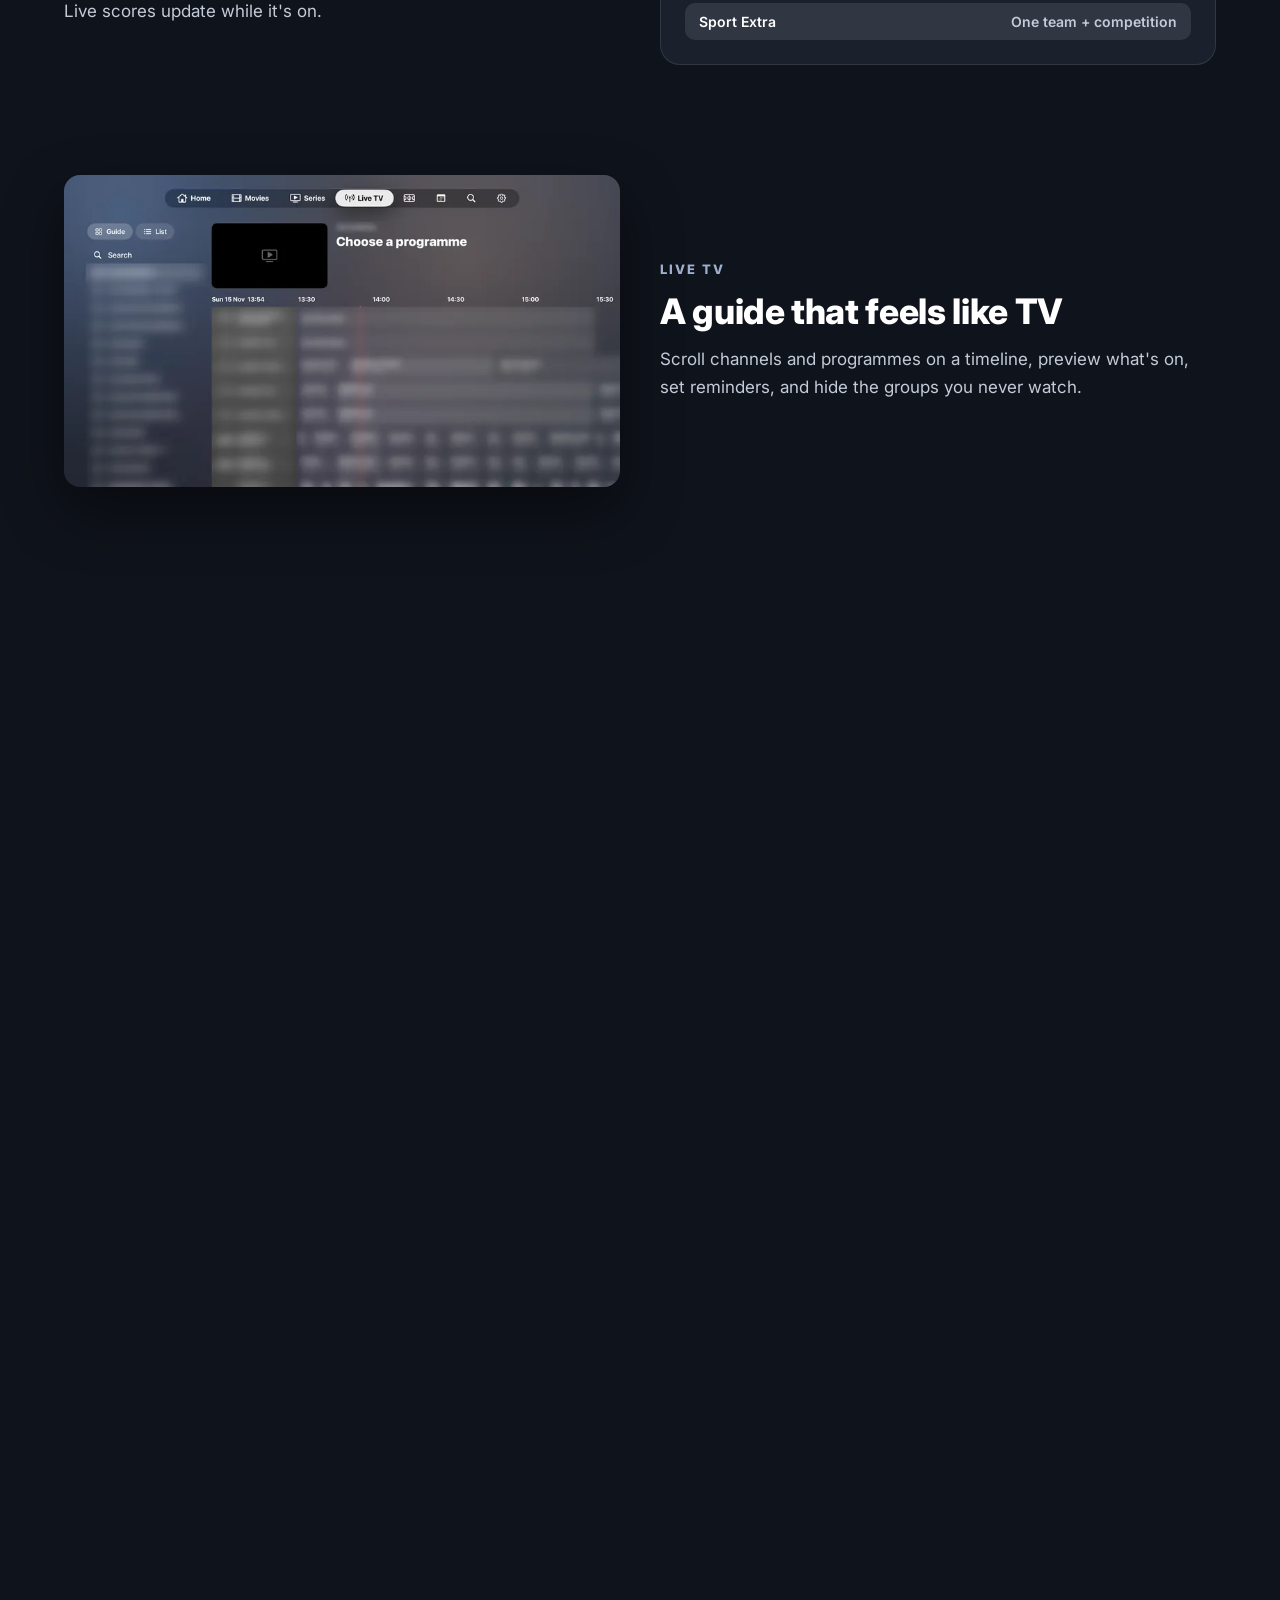
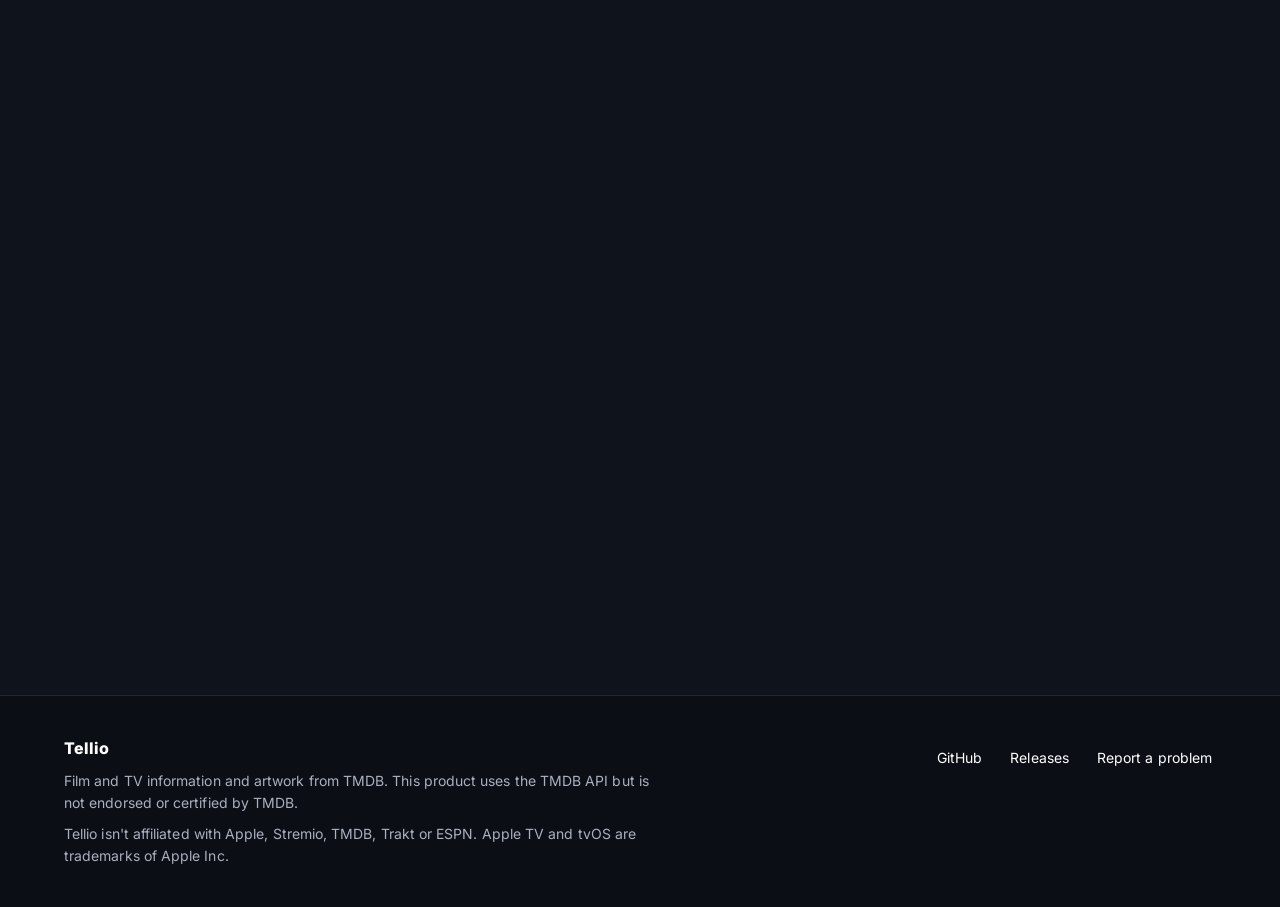
==== commit 15adb251: "Fixed styling errors" ====
--- a/index.html
+++ b/index.html
@@ -2,7 +2,8 @@
 <html lang="en">
 <head>
 <meta charset="utf-8">
-<meta name="viewport" content="width=device-width, initial-scale=1">
+<meta name="viewport" content="width=device-width, initial-scale=1, viewport-fit=cover">
+<meta name="color-scheme" content="dark">
 <title>Tellio · A player for your own addons and IPTV on Apple TV</title>
 <meta name="description" content="Tellio is a free, native Apple TV player for your own Stremio addons and IPTV account, with a TV guide, sports match finder, multiview and more. It includes no channels or streams.">
 <meta property="og:title" content="Tellio for Apple TV">
@@ -14,314 +15,315 @@
 <meta name="twitter:card" content="summary_large_image">
 <link rel="preconnect" href="https://fonts.googleapis.com">
 <link rel="preconnect" href="https://fonts.gstatic.com" crossorigin>
-<link href="https://fonts.googleapis.com/css2?family=Inter:wght@400;500;600;700;800&amp;display=swap" rel="stylesheet">
-<style>
-body{margin:0;background:#0f131b}
-html{scroll-behavior:smooth}
-a{color:#ffffff}a:hover{color:#d6dcea}
-a:focus-visible{outline:3px solid #9fb0cf;outline-offset:3px;border-radius:8px}
-section{scroll-margin-top:20px}
-</style>
+<link href="https://fonts.googleapis.com/css2?family=Inter:wght@400;600;700;800&amp;display=swap" rel="stylesheet">
+<link rel="preload" as="image" type="image/webp" imagesrcset="screens/home-800.webp 800w, screens/home-1280.webp 1280w, screens/home.webp 1920w" imagesizes="(max-width: 1008px) calc(100vw - 44px), 940px" fetchpriority="high">
+<link rel="stylesheet" href="styles.css">
 </head>
 <body>
-<div style="min-height:100vh;font-family:Inter, system-ui, sans-serif;color:#ffffff;background:#0f131b">
-
-  <header style="position:relative;overflow:hidden;background:radial-gradient(50rem 36rem at 80% 10%, rgba(158,128,115,0.35), rgba(0,0,0,0)),radial-gradient(46rem 34rem at 5% 0%, rgba(89,128,179,0.45), rgba(0,0,0,0)),#161c27">
-    <nav style="max-width:1200px;margin:0 auto;padding:22px 24px;display:flex;flex-wrap:wrap;align-items:center;gap:20px">
-      <a href="#" aria-label="Tellio home" style="display:flex;align-items:center;gap:12px;text-decoration:none"><img src="logo.png" alt="" width="40" height="40" style="width:40px;height:40px;border-radius:11px;display:block"><img src="wordmark.png" alt="Tellio" height="26" style="height:26px;width:auto;display:block"></a>
-      <span style="flex:1"></span>
-      <div style="display:flex;flex-wrap:wrap;gap:22px;font-size:15px;font-weight:600"><a href="#features" style="text-decoration:none">Features</a><a href="#screens" style="text-decoration:none">Screens</a><a href="#how" style="text-decoration:none">How it works</a><a href="#install" style="text-decoration:none">Install</a><a href="#limits" style="text-decoration:none">Limitations</a><a href="#faq" style="text-decoration:none">FAQ</a></div>
-      <a href="#install" style="padding:12px 22px;border-radius:999px;background:#ffffff;color:#10131a;font-size:15px;font-weight:800;text-decoration:none">Get Tellio</a>
+<svg class="svg-sprite" aria-hidden="true" focusable="false">
+  <symbol id="icon-film" viewBox="0 0 24 24"><rect x="3" y="4" width="18" height="16" rx="2"></rect><path d="M7 4v16M17 4v16M3 9h4M3 15h4M17 9h4M17 15h4"></path></symbol>
+  <symbol id="icon-sports" viewBox="0 0 24 24"><circle cx="12" cy="12" r="9"></circle><path d="M12 7l4 3-1.5 5h-5L8 10z"></path></symbol>
+  <symbol id="icon-clock" viewBox="0 0 24 24"><circle cx="12" cy="12" r="9"></circle><path d="M12 7v5l3 2"></path></symbol>
+  <symbol id="icon-signal" viewBox="0 0 24 24"><circle cx="12" cy="12" r="2"></circle><path d="M8.5 15.5a5 5 0 0 1 0-7M15.5 8.5a5 5 0 0 1 0 7M5.6 18.4a9 9 0 0 1 0-12.8M18.4 5.6a9 9 0 0 1 0 12.8"></path></symbol>
+</svg>
+<div id="top" class="page-shell">
+  <a href="#main" class="skip-link">Skip to main content</a>
+
+  <header class="site-header">
+    <nav class="site-nav" aria-label="Primary">
+      <a href="#top" aria-label="Tellio home" class="brand-link"><picture><source type="image/webp" srcset="logo-80.webp 80w, logo-120.webp 120w" sizes="40px"><img src="logo.png" alt="" width="40" height="40" decoding="async" class="brand-logo"></picture><picture><source type="image/webp" srcset="wordmark-135.webp 135w, wordmark-202.webp 202w" sizes="67px"><img src="wordmark.png" alt="Tellio" width="67" height="26" decoding="async" class="brand-wordmark"></picture></a>
+      <div class="nav-links"><a href="#features">Features</a><a href="#screens">Screens</a><a href="#how">How it works</a><a href="#install">Install</a><a href="#limits">Limitations</a><a href="#faq">FAQ</a></div>
+      <a href="#install" class="btn btn-nav btn-primary">Get Tellio</a>
     </nav>
-    <div style="max-width:1200px;margin:0 auto;padding:56px 24px 90px;display:flex;flex-direction:column;align-items:center;text-align:center;gap:26px">
-      <span style="display:flex;align-items:center;gap:12px;font-size:13px;font-weight:800;letter-spacing:2px;color:#c9d3e6"><span style="padding:5px 12px;border-radius:999px;background:#ffffff;color:#10131a;letter-spacing:1px">BETA</span>FREE · FOR APPLE TV</span>
-      <h1 style="margin:0;max-width:900px;font-size:clamp(2.4rem, 5.5vw, 4.25rem);line-height:1.05;font-weight:800;letter-spacing:-0.02em">Your addons and IPTV, at home on Apple TV.</h1>
-      <p style="margin:0;max-width:720px;font-size:19px;line-height:1.6;color:#c4cbd8">Tellio is a native tvOS player for your own Stremio addons and IPTV account, with a proper TV guide, a sports match finder, multiview and more. It doesn't include any channels or streams.</p>
-      <div style="display:flex;flex-wrap:wrap;justify-content:center;gap:14px">
-        <a href="#install" style="display:flex;align-items:center;gap:10px;padding:16px 30px;border-radius:999px;background:#ffffff;color:#10131a;font-size:17px;font-weight:800;text-decoration:none"><svg aria-hidden="true" width="20" height="20" viewBox="0 0 24 24" fill="none" stroke="currentColor" stroke-width="2" stroke-linecap="round" stroke-linejoin="round"><path d="M12 4v12M6 10l6 6 6-6"></path><path d="M4 20h16"></path></svg>Get Tellio</a>
-        <a href="#how" style="display:flex;align-items:center;gap:10px;padding:16px 30px;border-radius:999px;background:rgba(255,255,255,0.14);font-size:17px;font-weight:700;text-decoration:none">See how it works<svg aria-hidden="true" width="20" height="20" viewBox="0 0 24 24" fill="none" stroke="currentColor" stroke-width="2" stroke-linecap="round" stroke-linejoin="round"><path d="M5 12h14M13 6l6 6-6 6"></path></svg></a>
-      </div>
-      <div style="width:100%;margin-top:30px"><div style="width:100%;max-width:960px;margin:0 auto;border-radius:18px;padding:10px;background:#05070b;box-shadow:0 40px 90px rgba(0,0,0,0.55)"><img src="screens/home.webp" alt="Tellio Home screen on an Apple TV: a featured film, Continue Watching and My List" width="1920" height="1080" style="display:block;width:100%;height:auto;border-radius:10px"></div></div>
+    <div class="hero">
+      <span class="hero-badge"><span class="badge-pill">BETA</span>FREE · FOR APPLE TV</span>
+      <h1 class="hero-title">Your addons and IPTV, at home on Apple TV.</h1>
+      <p class="hero-lead">Tellio is a native tvOS player for your own Stremio addons and IPTV account, with a proper TV guide, a sports match finder, multiview and more. It doesn't include any channels or streams.</p>
+      <div class="cta-row cta-row--center">
+        <a href="#install" class="btn btn-lg btn-primary"><svg aria-hidden="true" width="20" height="20" viewBox="0 0 24 24" fill="none" stroke="currentColor" stroke-width="2" stroke-linecap="round" stroke-linejoin="round"><path d="M12 4v12M6 10l6 6 6-6"></path><path d="M4 20h16"></path></svg>Get Tellio</a>
+        <a href="#how" class="btn btn-lg btn-secondary">See how it works<svg aria-hidden="true" width="20" height="20" viewBox="0 0 24 24" fill="none" stroke="currentColor" stroke-width="2" stroke-linecap="round" stroke-linejoin="round"><path d="M5 12h14M13 6l6 6-6 6"></path></svg></a>
+      </div>
+      <div class="hero-media"><div class="tv-frame"><img src="screens/home.webp" srcset="screens/home-800.webp 800w, screens/home-1280.webp 1280w, screens/home.webp 1920w" sizes="(max-width: 1008px) calc(100vw - 44px), 940px" alt="Tellio Home screen on an Apple TV: a featured film, Continue Watching and My List" width="1920" height="1080" fetchpriority="high"></div></div>
     </div>
   </header>
 
-  <main>
-    <section style="max-width:1200px;margin:0 auto;padding:90px 24px 40px;display:flex;flex-direction:column;gap:30px">
-      <div style="display:flex;flex-direction:column;gap:10px;max-width:700px">
-        <span style="font-size:13px;font-weight:800;letter-spacing:2px;color:#9fb0cf">BRING YOUR OWN</span>
-        <h2 style="margin:0;font-size:clamp(1.8rem, 3.5vw, 2.6rem);font-weight:800;letter-spacing:-0.01em">Three steps and you're watching</h2>
-        <p style="margin:0;font-size:17px;line-height:1.6;color:#b9c0cc">A short setup on first launch walks you through it. Every step can be skipped and changed later.</p>
-      </div>
-      <div style="display:grid;grid-template-columns:repeat(auto-fit, minmax(16rem, 1fr));gap:18px">
-        <div style="padding:28px;border-radius:24px;background:rgba(255,255,255,0.08);border:1px solid rgba(255,255,255,0.1);display:flex;flex-direction:column;gap:12px">
-        <span style="width:40px;height:40px;border-radius:50%;background:#ffffff;color:#10131a;font-weight:800;display:flex;align-items:center;justify-content:center">1</span>
-        <h3 style="margin:0;font-size:20px;font-weight:700">Add your IPTV account</h3>
-        <p style="margin:0;font-size:16px;line-height:1.55;color:#b9c0cc">Your provider's Xtream Codes server, username and password, for Live TV and the guide. Several accounts? Add them all and switch.</p>
-      </div>
-        <div style="padding:28px;border-radius:24px;background:rgba(255,255,255,0.08);border:1px solid rgba(255,255,255,0.1);display:flex;flex-direction:column;gap:12px">
-        <span style="width:40px;height:40px;border-radius:50%;background:#ffffff;color:#10131a;font-weight:800;display:flex;align-items:center;justify-content:center">2</span>
-        <h3 style="margin:0;font-size:20px;font-weight:700">Add your Stremio addons</h3>
-        <p style="margin:0;font-size:16px;line-height:1.55;color:#b9c0cc">Paste an addon's manifest link. Films and series play from whatever your addons offer.</p>
-      </div>
-        <div style="padding:28px;border-radius:24px;background:rgba(255,255,255,0.08);border:1px solid rgba(255,255,255,0.1);display:flex;flex-direction:column;gap:12px">
-        <span style="width:40px;height:40px;border-radius:50%;background:#ffffff;color:#10131a;font-weight:800;display:flex;align-items:center;justify-content:center">3</span>
-        <h3 style="margin:0;font-size:20px;font-weight:700">Follow your teams</h3>
-        <p style="margin:0;font-size:16px;line-height:1.55;color:#b9c0cc">Pick the teams you care about for live scores, fixtures and finding the channel that's showing them.</p>
-      </div>
-      </div>
-      <p style="margin:0;font-size:15px;color:#b9c0cc">Film and TV artwork and details come built in, and Trakt sign-in takes a single code. No API keys to find.</p>
-    </section>
-
-    <section id="features" style="max-width:1200px;margin:0 auto;padding:70px 24px;display:flex;flex-direction:column;gap:30px">
-      <div style="display:flex;flex-direction:column;gap:10px;max-width:700px">
-        <span style="font-size:13px;font-weight:800;letter-spacing:2px;color:#9fb0cf">FEATURES</span>
-        <h2 style="margin:0;font-size:clamp(1.8rem, 3.5vw, 2.6rem);font-weight:800;letter-spacing:-0.01em">Made for the TV, and the remote</h2>
-      </div>
-      <div style="display:grid;grid-template-columns:repeat(auto-fit, minmax(16rem, 1fr));gap:18px">
-        <article style="padding:28px;border-radius:24px;background:rgba(255,255,255,0.08);border:1px solid rgba(255,255,255,0.1);display:flex;flex-direction:column;gap:12px">
-        <span style="width:48px;height:48px;border-radius:14px;background:rgba(255,255,255,0.12);display:flex;align-items:center;justify-content:center;color:#ffffff"><svg aria-hidden="true" width="24" height="24" viewBox="0 0 24 24" fill="none" stroke="currentColor" stroke-width="2" stroke-linecap="round" stroke-linejoin="round"><rect x="3" y="4" width="18" height="16" rx="2"></rect><path d="M7 4v16M17 4v16M3 9h4M3 15h4M17 9h4M17 15h4"></path></svg></span>
-        <h3 style="margin:0;font-size:20px;font-weight:700">Films &amp; series</h3>
-        <p style="margin:0;font-size:16px;line-height:1.55;color:#b9c0cc">Browse trending, popular and new titles, with seasons, episodes and cast. Pick a stream from your addons, filtered by quality.</p>
-      </article>
-        <article style="padding:28px;border-radius:24px;background:rgba(255,255,255,0.08);border:1px solid rgba(255,255,255,0.1);display:flex;flex-direction:column;gap:12px">
-        <span style="width:48px;height:48px;border-radius:14px;background:rgba(255,255,255,0.12);display:flex;align-items:center;justify-content:center;color:#ffffff"><svg aria-hidden="true" width="24" height="24" viewBox="0 0 24 24" fill="none" stroke="currentColor" stroke-width="2" stroke-linecap="round" stroke-linejoin="round"><rect x="2" y="5" width="20" height="13" rx="2"></rect><path d="M8 21h8M12 18v3"></path></svg></span>
-        <h3 style="margin:0;font-size:20px;font-weight:700">Live TV with a real guide</h3>
-        <p style="margin:0;font-size:16px;line-height:1.55;color:#b9c0cc">A full programme guide, favourites, folders, recent channels, channel search and a last-channel button.</p>
-      </article>
-        <article style="padding:28px;border-radius:24px;background:rgba(255,255,255,0.08);border:1px solid rgba(255,255,255,0.1);display:flex;flex-direction:column;gap:12px">
-        <span style="width:48px;height:48px;border-radius:14px;background:rgba(255,255,255,0.12);display:flex;align-items:center;justify-content:center;color:#ffffff"><svg aria-hidden="true" width="24" height="24" viewBox="0 0 24 24" fill="none" stroke="currentColor" stroke-width="2" stroke-linecap="round" stroke-linejoin="round"><circle cx="12" cy="12" r="9"></circle><path d="M12 7l4 3-1.5 5h-5L8 10z"></path></svg></span>
-        <h3 style="margin:0;font-size:20px;font-weight:700">Sports</h3>
-        <p style="margin:0;font-size:16px;line-height:1.55;color:#b9c0cc">Your teams' fixtures, live scores, league tables and F1 standings. Tellio searches your guide for the channel showing the match.</p>
-      </article>
-        <article style="padding:28px;border-radius:24px;background:rgba(255,255,255,0.08);border:1px solid rgba(255,255,255,0.1);display:flex;flex-direction:column;gap:12px">
-        <span style="width:48px;height:48px;border-radius:14px;background:rgba(255,255,255,0.12);display:flex;align-items:center;justify-content:center;color:#ffffff"><svg aria-hidden="true" width="24" height="24" viewBox="0 0 24 24" fill="none" stroke="currentColor" stroke-width="2" stroke-linecap="round" stroke-linejoin="round"><rect x="3" y="3" width="8" height="8" rx="1.5"></rect><rect x="13" y="3" width="8" height="8" rx="1.5"></rect><rect x="3" y="13" width="8" height="8" rx="1.5"></rect><rect x="13" y="13" width="8" height="8" rx="1.5"></rect></svg></span>
-        <h3 style="margin:0;font-size:20px;font-weight:700">Multiview</h3>
-        <p style="margin:0;font-size:16px;line-height:1.55;color:#b9c0cc">Watch up to four live channels at once. The sound follows whichever one is highlighted.</p>
-      </article>
-        <article style="padding:28px;border-radius:24px;background:rgba(255,255,255,0.08);border:1px solid rgba(255,255,255,0.1);display:flex;flex-direction:column;gap:12px">
-        <span style="width:48px;height:48px;border-radius:14px;background:rgba(255,255,255,0.12);display:flex;align-items:center;justify-content:center;color:#ffffff"><svg aria-hidden="true" width="24" height="24" viewBox="0 0 24 24" fill="none" stroke="currentColor" stroke-width="2" stroke-linecap="round" stroke-linejoin="round"><circle cx="12" cy="12" r="9"></circle><path d="M12 7v5l3 2"></path></svg></span>
-        <h3 style="margin:0;font-size:20px;font-weight:700">Continue Watching</h3>
-        <p style="margin:0;font-size:16px;line-height:1.55;color:#b9c0cc">Pick up where you left off, see the next episode, and mark things watched. Syncs with Trakt if you use it.</p>
-      </article>
-        <article style="padding:28px;border-radius:24px;background:rgba(255,255,255,0.08);border:1px solid rgba(255,255,255,0.1);display:flex;flex-direction:column;gap:12px">
-        <span style="width:48px;height:48px;border-radius:14px;background:rgba(255,255,255,0.12);display:flex;align-items:center;justify-content:center;color:#ffffff"><svg aria-hidden="true" width="24" height="24" viewBox="0 0 24 24" fill="none" stroke="currentColor" stroke-width="2" stroke-linecap="round" stroke-linejoin="round"><path d="M6 8a6 6 0 0 1 12 0c0 7 3 8 3 8H3s3-1 3-8"></path><path d="M10 20a2 2 0 0 0 4 0"></path></svg></span>
-        <h3 style="margin:0;font-size:20px;font-weight:700">Programme reminders</h3>
-        <p style="margin:0;font-size:16px;line-height:1.55;color:#b9c0cc">Set a reminder from the guide and a card pops up when it starts, even over what you're watching.</p>
-      </article>
-        <article style="padding:28px;border-radius:24px;background:rgba(255,255,255,0.08);border:1px solid rgba(255,255,255,0.1);display:flex;flex-direction:column;gap:12px">
-        <span style="width:48px;height:48px;border-radius:14px;background:rgba(255,255,255,0.12);display:flex;align-items:center;justify-content:center;color:#ffffff"><svg aria-hidden="true" width="24" height="24" viewBox="0 0 24 24" fill="none" stroke="currentColor" stroke-width="2" stroke-linecap="round" stroke-linejoin="round"><rect x="3" y="4" width="18" height="6" rx="1.5"></rect><rect x="3" y="13" width="8" height="7" rx="1.5"></rect><rect x="13" y="13" width="8" height="7" rx="1.5"></rect></svg></span>
-        <h3 style="margin:0;font-size:20px;font-weight:700">Top Shelf</h3>
-        <p style="margin:0;font-size:16px;line-height:1.55;color:#b9c0cc">Live games, Continue Watching and what's coming up, right on the Apple TV home screen.</p>
-      </article>
-        <article style="padding:28px;border-radius:24px;background:rgba(255,255,255,0.08);border:1px solid rgba(255,255,255,0.1);display:flex;flex-direction:column;gap:12px">
-        <span style="width:48px;height:48px;border-radius:14px;background:rgba(255,255,255,0.12);display:flex;align-items:center;justify-content:center;color:#ffffff"><svg aria-hidden="true" width="24" height="24" viewBox="0 0 24 24" fill="none" stroke="currentColor" stroke-width="2" stroke-linecap="round" stroke-linejoin="round"><rect x="4" y="11" width="16" height="10" rx="2"></rect><path d="M8 11V7a4 4 0 0 1 8 0v4"></path></svg></span>
-        <h3 style="margin:0;font-size:20px;font-weight:700">Parental PIN</h3>
-        <p style="margin:0;font-size:16px;line-height:1.55;color:#b9c0cc">Lock Live TV groups and addons behind a 4-digit PIN, or hide them completely.</p>
-      </article>
-        <article style="padding:28px;border-radius:24px;background:rgba(255,255,255,0.08);border:1px solid rgba(255,255,255,0.1);display:flex;flex-direction:column;gap:12px">
-        <span style="width:48px;height:48px;border-radius:14px;background:rgba(255,255,255,0.12);display:flex;align-items:center;justify-content:center;color:#ffffff"><svg aria-hidden="true" width="24" height="24" viewBox="0 0 24 24" fill="none" stroke="currentColor" stroke-width="2" stroke-linecap="round" stroke-linejoin="round"><circle cx="9" cy="8" r="3.5"></circle><path d="M2.5 20c0-3.6 2.9-6 6.5-6s6.5 2.4 6.5 6"></path><path d="M16 4.5a3.5 3.5 0 0 1 0 7M18 14c2.2.7 3.5 2.8 3.5 6"></path></svg></span>
-        <h3 style="margin:0;font-size:20px;font-weight:700">Several IPTV accounts</h3>
-        <p style="margin:0;font-size:16px;line-height:1.55;color:#b9c0cc">Keep more than one provider and switch from the Live TV sidebar. Favourites and folders stay with each account.</p>
-      </article>
-        <article style="padding:28px;border-radius:24px;background:rgba(255,255,255,0.08);border:1px solid rgba(255,255,255,0.1);display:flex;flex-direction:column;gap:12px">
-        <span style="width:48px;height:48px;border-radius:14px;background:rgba(255,255,255,0.12);display:flex;align-items:center;justify-content:center;color:#ffffff"><svg aria-hidden="true" width="24" height="24" viewBox="0 0 24 24" fill="none" stroke="currentColor" stroke-width="2" stroke-linecap="round" stroke-linejoin="round"><path d="M7 18a5 5 0 1 1 1-9.9A6 6 0 0 1 19 10a4 4 0 0 1-1 8z"></path><path d="M12 12v6M9.5 15.5L12 18l2.5-2.5"></path></svg></span>
-        <h3 style="margin:0;font-size:20px;font-weight:700">Backup &amp; restore</h3>
-        <p style="margin:0;font-size:16px;line-height:1.55;color:#b9c0cc">Back up everything to your own server, encrypted on the Apple TV, and restore it on another with an 8-character code.</p>
-      </article>
-        <article style="padding:28px;border-radius:24px;background:rgba(255,255,255,0.08);border:1px solid rgba(255,255,255,0.1);display:flex;flex-direction:column;gap:12px">
-        <span style="width:48px;height:48px;border-radius:14px;background:rgba(255,255,255,0.12);display:flex;align-items:center;justify-content:center;color:#ffffff"><svg aria-hidden="true" width="24" height="24" viewBox="0 0 24 24" fill="none" stroke="currentColor" stroke-width="2" stroke-linecap="round" stroke-linejoin="round"><circle cx="12" cy="12" r="9"></circle><circle cx="8" cy="10" r="1.2"></circle><circle cx="12" cy="7.5" r="1.2"></circle><circle cx="16" cy="10" r="1.2"></circle><path d="M12 21a2 2 0 0 1 0-4h2a3 3 0 0 0 3-3"></path></svg></span>
-        <h3 style="margin:0;font-size:20px;font-weight:700">Appearances</h3>
-        <p style="margin:0;font-size:16px;line-height:1.55;color:#b9c0cc">Eight backgrounds, from Frosted and Ocean to pure Black for OLED TVs.</p>
-      </article>
-        <article style="padding:28px;border-radius:24px;background:rgba(255,255,255,0.08);border:1px solid rgba(255,255,255,0.1);display:flex;flex-direction:column;gap:12px">
-        <span style="width:48px;height:48px;border-radius:14px;background:rgba(255,255,255,0.12);display:flex;align-items:center;justify-content:center;color:#ffffff"><svg aria-hidden="true" width="24" height="24" viewBox="0 0 24 24" fill="none" stroke="currentColor" stroke-width="2" stroke-linecap="round" stroke-linejoin="round"><circle cx="12" cy="12" r="2"></circle><path d="M8.5 15.5a5 5 0 0 1 0-7M15.5 8.5a5 5 0 0 1 0 7M5.6 18.4a9 9 0 0 1 0-12.8M18.4 5.6a9 9 0 0 1 0 12.8"></path></svg></span>
-        <h3 style="margin:0;font-size:20px;font-weight:700">Plays almost anything</h3>
-        <p style="margin:0;font-size:16px;line-height:1.55;color:#b9c0cc">A built-in player engine handles common video and audio formats, subtitles from your addons, and live streams.</p>
-      </article>
-      </div>
-    </section>
-
-    <section style="max-width:1200px;margin:0 auto;padding:40px 24px 70px;display:grid;grid-template-columns:repeat(auto-fit, minmax(20rem, 1fr));gap:40px;align-items:center">
-      <div style="display:flex;flex-direction:column;gap:14px">
-        <span style="font-size:13px;font-weight:800;letter-spacing:2px;color:#9fb0cf">SPORTS</span>
-        <h2 style="margin:0;font-size:clamp(1.6rem, 3vw, 2.2rem);font-weight:800">Finds the match on your channels</h2>
-        <p style="margin:0;font-size:17px;line-height:1.6;color:#b9c0cc">Select a game and Tellio checks every channel in your provider's guide at kick-off, in many languages, then lists the best matches first. Live scores update while it's on.</p>
-      </div>
-      <div role="img" aria-label="Match page: two team badges, a live score and the channels showing the game" style="border-radius:20px;padding:24px;background:#1a202c;border:1px solid rgba(255,255,255,0.1);display:flex;flex-direction:column;gap:18px">
-        <div style="display:flex;align-items:center;justify-content:center;gap:24px">
-          <span style="width:64px;height:64px;border-radius:50%;background:linear-gradient(150deg,#3d6fb5,#22406b)"></span>
-          <span style="display:flex;flex-direction:column;align-items:center;gap:6px"><span style="font-size:34px;font-weight:800">2 – 1</span><span style="font-size:12px;font-weight:800;padding:3px 10px;border-radius:999px;background:#ff5a5a;color:#10131a">LIVE 67'</span></span>
-          <span style="width:64px;height:64px;border-radius:50%;background:linear-gradient(150deg,#c0453f,#6b221f)"></span>
-        </div>
-        <div style="font-size:13px;font-weight:700;letter-spacing:1px;color:rgba(255,255,255,0.6)">ON YOUR CHANNELS</div>
-        <div style="display:flex;flex-direction:column;gap:6px">
-          <div style="display:flex;justify-content:space-between;padding:10px 14px;border-radius:10px;background:#ffffff;color:#10131a;font-size:14px;font-weight:700"><span>Sports 1 HD</span><span>Both teams named</span></div>
-          <div style="display:flex;justify-content:space-between;padding:10px 14px;border-radius:10px;background:rgba(255,255,255,0.1);font-size:14px;font-weight:600"><span>Sport Extra</span><span style="color:#b9c0cc">One team + competition</span></div>
-        </div>
-      </div>
-    </section>
-
-    <section style="max-width:1200px;margin:0 auto;padding:40px 24px 70px;display:grid;grid-template-columns:repeat(auto-fit, minmax(20rem, 1fr));gap:40px;align-items:center">
-      <img src="screens/guide.webp" alt="The Live TV guide: groups on the left, channels and programmes on a timeline (channel details blurred)" width="1920" height="1080" loading="lazy" style="display:block;width:100%;height:auto;border-radius:16px;box-shadow:0 24px 60px rgba(0,0,0,0.45)">
-      <div style="display:flex;flex-direction:column;gap:14px">
-        <span style="font-size:13px;font-weight:800;letter-spacing:2px;color:#9fb0cf">LIVE TV</span>
-        <h2 style="margin:0;font-size:clamp(1.6rem, 3vw, 2.2rem);font-weight:800">A guide that feels like TV</h2>
-        <p style="margin:0;font-size:17px;line-height:1.6;color:#b9c0cc">Scroll channels and programmes on a timeline, preview what's on, set reminders, and hide the groups you never watch.</p>
-      </div>
-    </section>
-
-    <section id="screens" style="max-width:1200px;margin:0 auto;padding:70px 24px;display:flex;flex-direction:column;gap:30px">
-      <div style="display:flex;flex-direction:column;gap:10px;max-width:760px">
-        <span style="font-size:13px;font-weight:800;letter-spacing:2px;color:#9fb0cf">A CLOSER LOOK</span>
-        <h2 style="margin:0;font-size:clamp(1.8rem, 3.5vw, 2.6rem);font-weight:800;letter-spacing:-0.01em">Straight from the Apple TV</h2>
-        <p style="margin:0;font-size:17px;line-height:1.6;color:#b9c0cc">Real screenshots, taken on an Apple TV 4K.</p>
-      </div>
-      <div style="display:grid;grid-template-columns:repeat(auto-fit, minmax(min(22rem, 100%), 1fr));gap:28px">
-        <figure style="margin:0;display:flex;flex-direction:column;gap:12px">
-          <img src="screens/movies.webp" alt="Tellio Movies screen" width="1920" height="1080" loading="lazy" style="display:block;width:100%;height:auto;border-radius:14px;box-shadow:0 20px 50px rgba(0,0,0,0.4)">
-          <figcaption style="display:flex;flex-direction:column;gap:4px"><span style="font-size:17px;font-weight:700">Movies</span><span style="font-size:15px;color:#b9c0cc">Trending and popular films, with the featured title's artwork behind.</span></figcaption>
-        </figure>
-        <figure style="margin:0;display:flex;flex-direction:column;gap:12px">
-          <img src="screens/series.webp" alt="Tellio Series screen" width="1920" height="1080" loading="lazy" style="display:block;width:100%;height:auto;border-radius:14px;box-shadow:0 20px 50px rgba(0,0,0,0.4)">
-          <figcaption style="display:flex;flex-direction:column;gap:4px"><span style="font-size:17px;font-weight:700">Series</span><span style="font-size:15px;color:#b9c0cc">Your shows, with My List and what's new.</span></figcaption>
-        </figure>
-        <figure style="margin:0;display:flex;flex-direction:column;gap:12px">
-          <img src="screens/calendar.webp" alt="Tellio Calendar screen" width="1920" height="1080" loading="lazy" style="display:block;width:100%;height:auto;border-radius:14px;box-shadow:0 20px 50px rgba(0,0,0,0.4)">
-          <figcaption style="display:flex;flex-direction:column;gap:4px"><span style="font-size:17px;font-weight:700">Calendar</span><span style="font-size:15px;color:#b9c0cc">New episodes coming up from the series in your list.</span></figcaption>
-        </figure>
-        <figure style="margin:0;display:flex;flex-direction:column;gap:12px">
-          <img src="screens/search.webp" alt="Tellio Search screen" width="1920" height="1080" loading="lazy" style="display:block;width:100%;height:auto;border-radius:14px;box-shadow:0 20px 50px rgba(0,0,0,0.4)">
-          <figcaption style="display:flex;flex-direction:column;gap:4px"><span style="font-size:17px;font-weight:700">Search</span><span style="font-size:15px;color:#b9c0cc">Find films, series and channels with the on-screen keyboard.</span></figcaption>
-        </figure>
-        <figure style="margin:0;display:flex;flex-direction:column;gap:12px">
-          <img src="screens/settings.webp" alt="Tellio Settings screen" width="1920" height="1080" loading="lazy" style="display:block;width:100%;height:auto;border-radius:14px;box-shadow:0 20px 50px rgba(0,0,0,0.4)">
-          <figcaption style="display:flex;flex-direction:column;gap:4px"><span style="font-size:17px;font-weight:700">Settings</span><span style="font-size:15px;color:#b9c0cc">Everything in one place, from connections to appearance.</span></figcaption>
-        </figure>
-      </div>
-    </section>
-
-    <section id="how" style="max-width:1200px;margin:0 auto;padding:70px 24px;display:flex;flex-direction:column;gap:30px">
-      <div style="display:flex;flex-direction:column;gap:10px;max-width:760px">
-        <span style="font-size:13px;font-weight:800;letter-spacing:2px;color:#9fb0cf">HOW IT WORKS</span>
-        <h2 style="margin:0;font-size:clamp(1.8rem, 3.5vw, 2.6rem);font-weight:800;letter-spacing:-0.01em">Tellio is the player. The content is yours.</h2>
-        <p style="margin:0;font-size:17px;line-height:1.6;color:#b9c0cc">Tellio has no servers that stream video and no catalogue of its own. It plays what your IPTV provider and your addons give it, and adds information from public services.</p>
-      </div>
-      <div style="display:grid;grid-template-columns:repeat(auto-fit, minmax(17rem, 1fr));gap:18px;align-items:center">
-        <div style="display:flex;flex-direction:column;gap:12px">
-          <span style="font-size:13px;font-weight:800;letter-spacing:1px;color:#9fb0cf">WHAT YOU BRING</span>
-          <div style="padding:22px;border-radius:20px;background:rgba(255,255,255,0.08);border:1px solid rgba(255,255,255,0.1);display:flex;align-items:center;gap:14px"><svg aria-hidden="true" width="26" height="26" viewBox="0 0 24 24" fill="none" stroke="currentColor" stroke-width="2" stroke-linecap="round" stroke-linejoin="round"><circle cx="12" cy="12" r="2"></circle><path d="M8.5 15.5a5 5 0 0 1 0-7M15.5 8.5a5 5 0 0 1 0 7M5.6 18.4a9 9 0 0 1 0-12.8M18.4 5.6a9 9 0 0 1 0 12.8"></path></svg><span style="display:flex;flex-direction:column;gap:4px"><span style="font-size:17px;font-weight:800">Your IPTV provider</span><span style="font-size:14px;color:#b9c0cc">Live channels and the guide</span></span></div>
-          <div style="padding:22px;border-radius:20px;background:rgba(255,255,255,0.08);border:1px solid rgba(255,255,255,0.1);display:flex;align-items:center;gap:14px"><svg aria-hidden="true" width="26" height="26" viewBox="0 0 24 24" fill="none" stroke="currentColor" stroke-width="2" stroke-linecap="round" stroke-linejoin="round"><path d="M10 3h4v4h4v4h-2a2 2 0 0 0 0 4h2v6H4v-6h2a2 2 0 0 0 0-4H4V7h6z"></path></svg><span style="display:flex;flex-direction:column;gap:4px"><span style="font-size:17px;font-weight:800">Your Stremio addons</span><span style="font-size:14px;color:#b9c0cc">Streams for films and series</span></span></div>
-        </div>
-        <div style="display:flex;flex-direction:column;gap:12px">
-          <span style="font-size:13px;font-weight:800;letter-spacing:1px;color:#9fb0cf">ON YOUR APPLE TV</span>
-          <div style="padding:22px;border-radius:20px;background:#ffffff;color:#10131a;display:flex;align-items:center;gap:14px"><svg aria-hidden="true" width="26" height="26" viewBox="0 0 24 24" fill="none" stroke="currentColor" stroke-width="2" stroke-linecap="round" stroke-linejoin="round"><polygon points="7 4 20 12 7 20 7 4"></polygon></svg><span style="display:flex;flex-direction:column;gap:4px"><span style="font-size:17px;font-weight:800">Tellio</span><span style="font-size:14px;color:#3e4452">Browses, plays and remembers where you were</span></span></div>
-          <div style="padding:22px;border-radius:20px;background:rgba(255,255,255,0.08);border:1px solid rgba(255,255,255,0.1);display:flex;align-items:center;gap:14px"><svg aria-hidden="true" width="26" height="26" viewBox="0 0 24 24" fill="none" stroke="currentColor" stroke-width="2" stroke-linecap="round" stroke-linejoin="round"><path d="M12 3l8 3v6c0 5-3.5 8-8 9-4.5-1-8-4-8-9V6z"></path></svg><span style="display:flex;flex-direction:column;gap:4px"><span style="font-size:17px;font-weight:800">Your logins stay here</span><span style="font-size:14px;color:#b9c0cc">Kept in the Apple TV's Keychain, never sent to us</span></span></div>
-        </div>
-        <div style="display:flex;flex-direction:column;gap:12px">
-          <span style="font-size:13px;font-weight:800;letter-spacing:1px;color:#9fb0cf">ADDED INFORMATION</span>
-          <div style="padding:22px;border-radius:20px;background:rgba(255,255,255,0.08);border:1px solid rgba(255,255,255,0.1);display:flex;align-items:center;gap:14px"><svg aria-hidden="true" width="26" height="26" viewBox="0 0 24 24" fill="none" stroke="currentColor" stroke-width="2" stroke-linecap="round" stroke-linejoin="round"><rect x="3" y="4" width="18" height="16" rx="2"></rect><path d="M7 4v16M17 4v16M3 9h4M3 15h4M17 9h4M17 15h4"></path></svg><span style="display:flex;flex-direction:column;gap:4px"><span style="font-size:17px;font-weight:800">TMDB</span><span style="font-size:14px;color:#b9c0cc">Artwork, descriptions and cast</span></span></div>
-          <div style="padding:22px;border-radius:20px;background:rgba(255,255,255,0.08);border:1px solid rgba(255,255,255,0.1);display:flex;align-items:center;gap:14px"><svg aria-hidden="true" width="26" height="26" viewBox="0 0 24 24" fill="none" stroke="currentColor" stroke-width="2" stroke-linecap="round" stroke-linejoin="round"><circle cx="12" cy="12" r="9"></circle><path d="M12 7l4 3-1.5 5h-5L8 10z"></path></svg><span style="display:flex;flex-direction:column;gap:4px"><span style="font-size:17px;font-weight:800">ESPN &amp; Jolpica</span><span style="font-size:14px;color:#b9c0cc">Fixtures, scores and tables</span></span></div>
-          <div style="padding:22px;border-radius:20px;background:rgba(255,255,255,0.08);border:1px solid rgba(255,255,255,0.1);display:flex;align-items:center;gap:14px"><svg aria-hidden="true" width="26" height="26" viewBox="0 0 24 24" fill="none" stroke="currentColor" stroke-width="2" stroke-linecap="round" stroke-linejoin="round"><circle cx="12" cy="12" r="9"></circle><path d="M12 7v5l3 2"></path></svg><span style="display:flex;flex-direction:column;gap:4px"><span style="font-size:17px;font-weight:800">Trakt (optional)</span><span style="font-size:14px;color:#b9c0cc">Sync what you've watched</span></span></div>
-        </div>
-      </div>
-    </section>
-
-    <section id="install" style="max-width:1200px;margin:0 auto;padding:70px 24px;display:flex;flex-direction:column;gap:30px">
-      <div style="display:flex;flex-direction:column;gap:10px;max-width:760px">
-        <span style="font-size:13px;font-weight:800;letter-spacing:2px;color:#9fb0cf">INSTALL</span>
-        <h2 style="margin:0;font-size:clamp(1.8rem, 3.5vw, 2.6rem);font-weight:800;letter-spacing:-0.01em">Get Tellio on your Apple TV</h2>
-        <p style="margin:0;font-size:17px;line-height:1.6;color:#b9c0cc">Tellio isn't on the App Store yet, so for now you install it yourself, with a signing service or a free sideloading tool. It needs tvOS 18 or later.</p>
-      </div>
-      <div style="display:grid;grid-template-columns:repeat(auto-fit, minmax(16rem, 1fr));gap:18px">
-        <div style="padding:28px;border-radius:24px;background:rgba(255,255,255,0.08);border:1px solid rgba(255,255,255,0.1);display:flex;flex-direction:column;gap:12px">
-        <span style="width:40px;height:40px;border-radius:50%;background:#ffffff;color:#10131a;font-weight:800;display:flex;align-items:center;justify-content:center">1</span>
-        <h3 style="margin:0;font-size:20px;font-weight:700">Download the latest build</h3>
-        <p style="margin:0;font-size:16px;line-height:1.55;color:#b9c0cc">Get Tellio.ipa from the GitHub releases page. Every build is listed with what changed.</p>
-      </div>
-        <div style="padding:28px;border-radius:24px;background:rgba(255,255,255,0.08);border:1px solid rgba(255,255,255,0.1);display:flex;flex-direction:column;gap:12px">
-        <span style="width:40px;height:40px;border-radius:50%;background:#ffffff;color:#10131a;font-weight:800;display:flex;align-items:center;justify-content:center">2</span>
-        <h3 style="margin:0;font-size:20px;font-weight:700">Sideload it</h3>
-        <p style="margin:0;font-size:16px;line-height:1.55;color:#b9c0cc">Install it with Signulous, a paid service that needs no computer, or for free with atvloadly on a Linux machine at home.</p>
-      </div>
-        <div style="padding:28px;border-radius:24px;background:rgba(255,255,255,0.08);border:1px solid rgba(255,255,255,0.1);display:flex;flex-direction:column;gap:12px">
-        <span style="width:40px;height:40px;border-radius:50%;background:#ffffff;color:#10131a;font-weight:800;display:flex;align-items:center;justify-content:center">3</span>
-        <h3 style="margin:0;font-size:20px;font-weight:700">Open and set up</h3>
-        <p style="margin:0;font-size:16px;line-height:1.55;color:#b9c0cc">Follow the short setup. Tellio tells you when a newer build is out.</p>
-      </div>
-      </div>
-      <div style="display:flex;flex-wrap:wrap;gap:14px;align-items:center">
-        <a href="https://github.com/MS2620/tellio/releases" style="display:flex;align-items:center;gap:10px;padding:16px 28px;border-radius:999px;background:#ffffff;color:#10131a;font-size:17px;font-weight:800;text-decoration:none"><svg aria-hidden="true" width="20" height="20" viewBox="0 0 24 24" fill="none" stroke="currentColor" stroke-width="2" stroke-linecap="round" stroke-linejoin="round"><path d="M9 19c-4 1.3-4-2-6-2.5M15 21v-3.5a3 3 0 0 0-.9-2.3c3-.3 6-1.5 6-6.6a5 5 0 0 0-1.4-3.6 4.7 4.7 0 0 0-.1-3.5s-1.1-.3-3.6 1.4a12.4 12.4 0 0 0-6.5 0C6 1.2 4.9 1.5 4.9 1.5a4.7 4.7 0 0 0-.1 3.5A5 5 0 0 0 3.4 8.6c0 5.1 3 6.3 6 6.6a3 3 0 0 0-.9 2.3V21"></path></svg>Download from GitHub</a>
-        <a href="install.html" style="display:flex;align-items:center;gap:10px;padding:16px 28px;border-radius:999px;background:rgba(255,255,255,0.14);font-size:17px;font-weight:700;text-decoration:none">Full install guide</a>
-      </div>
-    </section>
-
-    <section id="limits" style="max-width:1200px;margin:0 auto;padding:40px 24px 30px;display:grid;grid-template-columns:repeat(auto-fit, minmax(min(24rem, 100%), 1fr));gap:24px">
-      <div style="padding:30px;border-radius:24px;background:rgba(255,255,255,0.08);border:1px solid rgba(255,255,255,0.1);display:flex;flex-direction:column;gap:16px">
-        <span style="font-size:13px;font-weight:800;letter-spacing:2px;color:#9fb0cf">KNOWN LIMITATIONS</span>
-        <h2 style="margin:0;font-size:26px;font-weight:800">It's a beta</h2>
-        <ul style="margin:0;padding:0;list-style:none;display:flex;flex-direction:column;gap:10px">
-          <li style="display:flex;gap:12px;font-size:16px;line-height:1.55;color:#c4cbd8"><span style="flex:none;width:8px;height:8px;margin-top:9px;border-radius:50%;background:#9fb0cf"></span><span>IPTV must use Xtream Codes logins. M3U playlist links aren't supported yet.</span></li>
-          <li style="display:flex;gap:12px;font-size:16px;line-height:1.55;color:#c4cbd8"><span style="flex:none;width:8px;height:8px;margin-top:9px;border-radius:50%;background:#9fb0cf"></span><span>Needs tvOS 18 or later.</span></li>
-          <li style="display:flex;gap:12px;font-size:16px;line-height:1.55;color:#c4cbd8"><span style="flex:none;width:8px;height:8px;margin-top:9px;border-radius:50%;background:#9fb0cf"></span><span>Installing needs a signing service (Signulous) or atvloadly on a Linux machine at home. There's no App Store or TestFlight version yet.</span></li>
-          <li style="display:flex;gap:12px;font-size:16px;line-height:1.55;color:#c4cbd8"><span style="flex:none;width:8px;height:8px;margin-top:9px;border-radius:50%;background:#9fb0cf"></span><span>Backup &amp; restore needs a backup server you run yourself.</span></li>
-          <li style="display:flex;gap:12px;font-size:16px;line-height:1.55;color:#c4cbd8"><span style="flex:none;width:8px;height:8px;margin-top:9px;border-radius:50%;background:#9fb0cf"></span><span>The Top Shelf can stay blank after an install; reinstalling usually fixes it.</span></li>
-          <li style="display:flex;gap:12px;font-size:16px;line-height:1.55;color:#c4cbd8"><span style="flex:none;width:8px;height:8px;margin-top:9px;border-radius:50%;background:#9fb0cf"></span><span>Tested with a small number of providers and addons so far. Expect rough edges, and please report them.</span></li>
+  <main id="main" tabindex="-1">
+    <section class="section section--first">
+      <div class="section-header section-header--narrow">
+        <span class="eyebrow">BRING YOUR OWN</span>
+        <h2 class="section-heading">Three steps and you're watching</h2>
+        <p class="section-lead">A short setup on first launch walks you through it. Every step can be skipped and changed later.</p>
+      </div>
+      <ol class="grid-cards step-list">
+        <li class="card">
+          <span class="step-badge" aria-hidden="true">1</span>
+          <h3 class="card-title">Add your IPTV account</h3>
+          <p class="card-body">Your provider's Xtream Codes server, username and password, for Live TV and the guide. Several accounts? Add them all and switch.</p>
+        </li>
+        <li class="card">
+          <span class="step-badge" aria-hidden="true">2</span>
+          <h3 class="card-title">Add your Stremio addons</h3>
+          <p class="card-body">Paste an addon's manifest link. Films and series play from whatever your addons offer.</p>
+        </li>
+        <li class="card">
+          <span class="step-badge" aria-hidden="true">3</span>
+          <h3 class="card-title">Follow your teams</h3>
+          <p class="card-body">Pick the teams you care about for live scores, fixtures and finding the channel that's showing them.</p>
+        </li>
+      </ol>
+      <p class="section-note">Film and TV artwork and details come built in, and Trakt sign-in takes a single code. No API keys to find.</p>
+    </section>
+
+    <section id="features" class="section">
+      <div class="section-header section-header--narrow">
+        <span class="eyebrow">FEATURES</span>
+        <h2 class="section-heading">Made for the TV, and the remote</h2>
+      </div>
+      <div class="grid-cards">
+        <article class="card">
+          <span class="icon-tile"><svg aria-hidden="true" width="24" height="24" viewBox="0 0 24 24" fill="none" stroke="currentColor" stroke-width="2" stroke-linecap="round" stroke-linejoin="round"><use href="#icon-film"></use></svg></span>
+          <h3 class="card-title">Films &amp; series</h3>
+          <p class="card-body">Browse trending, popular and new titles, with seasons, episodes and cast. Pick a stream from your addons, filtered by quality.</p>
+        </article>
+        <article class="card">
+          <span class="icon-tile"><svg aria-hidden="true" width="24" height="24" viewBox="0 0 24 24" fill="none" stroke="currentColor" stroke-width="2" stroke-linecap="round" stroke-linejoin="round"><rect x="2" y="5" width="20" height="13" rx="2"></rect><path d="M8 21h8M12 18v3"></path></svg></span>
+          <h3 class="card-title">Live TV with a real guide</h3>
+          <p class="card-body">A full programme guide, favourites, folders, recent channels, channel search and a last-channel button.</p>
+        </article>
+        <article class="card">
+          <span class="icon-tile"><svg aria-hidden="true" width="24" height="24" viewBox="0 0 24 24" fill="none" stroke="currentColor" stroke-width="2" stroke-linecap="round" stroke-linejoin="round"><use href="#icon-sports"></use></svg></span>
+          <h3 class="card-title">Sports</h3>
+          <p class="card-body">Your teams' fixtures, live scores, league tables and F1 standings. Tellio searches your guide for the channel showing the match.</p>
+        </article>
+        <article class="card">
+          <span class="icon-tile"><svg aria-hidden="true" width="24" height="24" viewBox="0 0 24 24" fill="none" stroke="currentColor" stroke-width="2" stroke-linecap="round" stroke-linejoin="round"><rect x="3" y="3" width="8" height="8" rx="1.5"></rect><rect x="13" y="3" width="8" height="8" rx="1.5"></rect><rect x="3" y="13" width="8" height="8" rx="1.5"></rect><rect x="13" y="13" width="8" height="8" rx="1.5"></rect></svg></span>
+          <h3 class="card-title">Multiview</h3>
+          <p class="card-body">Watch up to four live channels at once. The sound follows whichever one is highlighted.</p>
+        </article>
+        <article class="card">
+          <span class="icon-tile"><svg aria-hidden="true" width="24" height="24" viewBox="0 0 24 24" fill="none" stroke="currentColor" stroke-width="2" stroke-linecap="round" stroke-linejoin="round"><use href="#icon-clock"></use></svg></span>
+          <h3 class="card-title">Continue Watching</h3>
+          <p class="card-body">Pick up where you left off, see the next episode, and mark things watched. Syncs with Trakt if you use it.</p>
+        </article>
+        <article class="card">
+          <span class="icon-tile"><svg aria-hidden="true" width="24" height="24" viewBox="0 0 24 24" fill="none" stroke="currentColor" stroke-width="2" stroke-linecap="round" stroke-linejoin="round"><path d="M6 8a6 6 0 0 1 12 0c0 7 3 8 3 8H3s3-1 3-8"></path><path d="M10 20a2 2 0 0 0 4 0"></path></svg></span>
+          <h3 class="card-title">Programme reminders</h3>
+          <p class="card-body">Set a reminder from the guide and a card pops up when it starts, even over what you're watching.</p>
+        </article>
+        <article class="card">
+          <span class="icon-tile"><svg aria-hidden="true" width="24" height="24" viewBox="0 0 24 24" fill="none" stroke="currentColor" stroke-width="2" stroke-linecap="round" stroke-linejoin="round"><rect x="3" y="4" width="18" height="6" rx="1.5"></rect><rect x="3" y="13" width="8" height="7" rx="1.5"></rect><rect x="13" y="13" width="8" height="7" rx="1.5"></rect></svg></span>
+          <h3 class="card-title">Top Shelf</h3>
+          <p class="card-body">Live games, Continue Watching and what's coming up, right on the Apple TV home screen.</p>
+        </article>
+        <article class="card">
+          <span class="icon-tile"><svg aria-hidden="true" width="24" height="24" viewBox="0 0 24 24" fill="none" stroke="currentColor" stroke-width="2" stroke-linecap="round" stroke-linejoin="round"><rect x="4" y="11" width="16" height="10" rx="2"></rect><path d="M8 11V7a4 4 0 0 1 8 0v4"></path></svg></span>
+          <h3 class="card-title">Parental PIN</h3>
+          <p class="card-body">Lock Live TV groups and addons behind a 4-digit PIN, or hide them completely.</p>
+        </article>
+        <article class="card">
+          <span class="icon-tile"><svg aria-hidden="true" width="24" height="24" viewBox="0 0 24 24" fill="none" stroke="currentColor" stroke-width="2" stroke-linecap="round" stroke-linejoin="round"><circle cx="9" cy="8" r="3.5"></circle><path d="M2.5 20c0-3.6 2.9-6 6.5-6s6.5 2.4 6.5 6"></path><path d="M16 4.5a3.5 3.5 0 0 1 0 7M18 14c2.2.7 3.5 2.8 3.5 6"></path></svg></span>
+          <h3 class="card-title">Several IPTV accounts</h3>
+          <p class="card-body">Keep more than one provider and switch from the Live TV sidebar. Favourites and folders stay with each account.</p>
+        </article>
+        <article class="card">
+          <span class="icon-tile"><svg aria-hidden="true" width="24" height="24" viewBox="0 0 24 24" fill="none" stroke="currentColor" stroke-width="2" stroke-linecap="round" stroke-linejoin="round"><path d="M7 18a5 5 0 1 1 1-9.9A6 6 0 0 1 19 10a4 4 0 0 1-1 8z"></path><path d="M12 12v6M9.5 15.5L12 18l2.5-2.5"></path></svg></span>
+          <h3 class="card-title">Backup &amp; restore</h3>
+          <p class="card-body">Back up everything to your own server, encrypted on the Apple TV, and restore it on another with an 8-character code.</p>
+        </article>
+        <article class="card">
+          <span class="icon-tile"><svg aria-hidden="true" width="24" height="24" viewBox="0 0 24 24" fill="none" stroke="currentColor" stroke-width="2" stroke-linecap="round" stroke-linejoin="round"><circle cx="12" cy="12" r="9"></circle><circle cx="8" cy="10" r="1.2"></circle><circle cx="12" cy="7.5" r="1.2"></circle><circle cx="16" cy="10" r="1.2"></circle><path d="M12 21a2 2 0 0 1 0-4h2a3 3 0 0 0 3-3"></path></svg></span>
+          <h3 class="card-title">Appearances</h3>
+          <p class="card-body">Eight backgrounds, from Frosted and Ocean to pure Black for OLED TVs.</p>
+        </article>
+        <article class="card">
+          <span class="icon-tile"><svg aria-hidden="true" width="24" height="24" viewBox="0 0 24 24" fill="none" stroke="currentColor" stroke-width="2" stroke-linecap="round" stroke-linejoin="round"><use href="#icon-signal"></use></svg></span>
+          <h3 class="card-title">Plays almost anything</h3>
+          <p class="card-body">A built-in player engine handles common video and audio formats, subtitles from your addons, and live streams.</p>
+        </article>
+      </div>
+    </section>
+
+    <section class="section-split">
+      <div class="split-copy">
+        <span class="eyebrow">SPORTS</span>
+        <h2 class="split-heading">Finds the match on your channels</h2>
+        <p class="section-lead">Select a game and Tellio checks every channel in your provider's guide at kick-off, in many languages, then lists the best matches first. Live scores update while it's on.</p>
+      </div>
+      <div role="img" aria-label="Match page: two team badges, a live score and the channels showing the game" class="match-card">
+        <div class="match-scoreboard">
+          <span class="team-crest team-crest--home"></span>
+          <span class="match-score-group"><span class="match-score">2 – 1</span><span class="live-pill">LIVE 67'</span></span>
+          <span class="team-crest team-crest--away"></span>
+        </div>
+        <div class="match-label">ON YOUR CHANNELS</div>
+        <div class="match-channels">
+          <div class="match-row match-row--best"><span>Sports 1 HD</span><span>Both teams named</span></div>
+          <div class="match-row match-row--alt"><span>Sport Extra</span><span class="match-row-meta">One team + competition</span></div>
+        </div>
+      </div>
+    </section>
+
+    <section class="section-split section-split--media-first">
+      <div class="split-copy">
+        <span class="eyebrow">LIVE TV</span>
+        <h2 class="split-heading">A guide that feels like TV</h2>
+        <p class="section-lead">Scroll channels and programmes on a timeline, preview what's on, set reminders, and hide the groups you never watch.</p>
+      </div>
+      <img src="screens/guide.webp" srcset="screens/guide-800.webp 800w, screens/guide-1280.webp 1280w, screens/guide.webp 1920w" sizes="(max-width: 767px) calc(100vw - 32px), (max-width: 1200px) calc(50vw - 44px), 556px" alt="The Live TV guide: groups on the left, channels and programmes on a timeline (channel details blurred)" width="1920" height="1080" loading="lazy" decoding="async" class="screen-shot">
+    </section>
+
+    <section id="screens" class="section section--deferred">
+      <div class="section-header">
+        <span class="eyebrow">A CLOSER LOOK</span>
+        <h2 class="section-heading">Straight from the Apple TV</h2>
+        <p class="section-lead">Real screenshots, taken on an Apple TV 4K.</p>
+      </div>
+      <div class="grid-screens">
+        <figure class="screen-figure">
+          <img src="screens/movies.webp" srcset="screens/movies-800.webp 800w, screens/movies-1280.webp 1280w, screens/movies.webp 1920w" sizes="(max-width: 779px) calc(100vw - 32px), (max-width: 1139px) calc(50vw - 38px), 365px" alt="Tellio Movies screen on Apple TV: featured film artwork with year, genres, rating and a numbered Trending Movies poster row below" width="1920" height="1080" loading="lazy" decoding="async">
+          <figcaption class="screen-caption"><span class="screen-caption-title">Movies</span><span class="screen-caption-text">Trending and popular films, with the featured title's artwork behind.</span></figcaption>
+        </figure>
+        <figure class="screen-figure">
+          <img src="screens/series.webp" srcset="screens/series-800.webp 800w, screens/series-1280.webp 1280w, screens/series.webp 1920w" sizes="(max-width: 779px) calc(100vw - 32px), (max-width: 1139px) calc(50vw - 38px), 365px" alt="Tellio Series screen on Apple TV: featured show backdrop with synopsis and a My List poster row below" width="1920" height="1080" loading="lazy" decoding="async">
+          <figcaption class="screen-caption"><span class="screen-caption-title">Series</span><span class="screen-caption-text">Your shows, with My List and what's new.</span></figcaption>
+        </figure>
+        <figure class="screen-figure">
+          <img src="screens/calendar.webp" srcset="screens/calendar-800.webp 800w, screens/calendar-1280.webp 1280w, screens/calendar.webp 1920w" sizes="(max-width: 779px) calc(100vw - 32px), (max-width: 1139px) calc(50vw - 38px), 365px" alt="Tellio Calendar screen on Apple TV: upcoming episodes row showing landscape artwork, season and episode numbers, and air dates" width="1920" height="1080" loading="lazy" decoding="async">
+          <figcaption class="screen-caption"><span class="screen-caption-title">Calendar</span><span class="screen-caption-text">New episodes coming up from the series in your list.</span></figcaption>
+        </figure>
+        <figure class="screen-figure">
+          <img src="screens/search.webp" srcset="screens/search-800.webp 800w, screens/search-1280.webp 1280w, screens/search.webp 1920w" sizes="(max-width: 779px) calc(100vw - 32px), (max-width: 1139px) calc(50vw - 38px), 365px" alt="Tellio Search screen on Apple TV: on-screen letter and number keypad on the left, with Trending Movies and Trending Series rows on the right" width="1920" height="1080" loading="lazy" decoding="async">
+          <figcaption class="screen-caption"><span class="screen-caption-title">Search</span><span class="screen-caption-text">Find films, series and channels with the on-screen keyboard.</span></figcaption>
+        </figure>
+        <figure class="screen-figure">
+          <img src="screens/settings.webp" srcset="screens/settings-800.webp 800w, screens/settings-1280.webp 1280w, screens/settings.webp 1920w" sizes="(max-width: 779px) calc(100vw - 32px), (max-width: 1139px) calc(50vw - 38px), 365px" alt="Tellio Settings screen on Apple TV: grouped frosted cards for Media (Connections, Live TV &amp; Guide, Content, Streams), Playback and Personalise" width="1920" height="1080" loading="lazy" decoding="async">
+          <figcaption class="screen-caption"><span class="screen-caption-title">Settings</span><span class="screen-caption-text">Everything in one place, from connections to appearance.</span></figcaption>
+        </figure>
+      </div>
+    </section>
+
+    <section id="how" class="section section--deferred">
+      <div class="section-header">
+        <span class="eyebrow">HOW IT WORKS</span>
+        <h2 class="section-heading">Tellio is the player. The content is yours.</h2>
+        <p class="section-lead">Tellio has no servers that stream video and no catalogue of its own. It plays what your IPTV provider and your addons give it, and adds information from public services.</p>
+      </div>
+      <div class="grid-how">
+        <div class="flow-column">
+          <span class="eyebrow eyebrow--tight">WHAT YOU BRING</span>
+          <div class="flow-node"><svg aria-hidden="true" width="26" height="26" viewBox="0 0 24 24" fill="none" stroke="currentColor" stroke-width="2" stroke-linecap="round" stroke-linejoin="round"><use href="#icon-signal"></use></svg><span class="flow-node-copy"><span class="flow-node-title">Your IPTV provider</span><span class="flow-node-sub">Live channels and the guide</span></span></div>
+          <div class="flow-node"><svg aria-hidden="true" width="26" height="26" viewBox="0 0 24 24" fill="none" stroke="currentColor" stroke-width="2" stroke-linecap="round" stroke-linejoin="round"><path d="M10 3h4v4h4v4h-2a2 2 0 0 0 0 4h2v6H4v-6h2a2 2 0 0 0 0-4H4V7h6z"></path></svg><span class="flow-node-copy"><span class="flow-node-title">Your Stremio addons</span><span class="flow-node-sub">Streams for films and series</span></span></div>
+        </div>
+        <div class="flow-column">
+          <span class="eyebrow eyebrow--tight">ON YOUR APPLE TV</span>
+          <div class="flow-node flow-node--highlight"><svg aria-hidden="true" width="26" height="26" viewBox="0 0 24 24" fill="none" stroke="currentColor" stroke-width="2" stroke-linecap="round" stroke-linejoin="round"><polygon points="7 4 20 12 7 20 7 4"></polygon></svg><span class="flow-node-copy"><span class="flow-node-title">Tellio</span><span class="flow-node-sub">Browses, plays and remembers where you were</span></span></div>
+          <div class="flow-node"><svg aria-hidden="true" width="26" height="26" viewBox="0 0 24 24" fill="none" stroke="currentColor" stroke-width="2" stroke-linecap="round" stroke-linejoin="round"><path d="M12 3l8 3v6c0 5-3.5 8-8 9-4.5-1-8-4-8-9V6z"></path></svg><span class="flow-node-copy"><span class="flow-node-title">Your logins stay here</span><span class="flow-node-sub">Kept in the Apple TV's Keychain, never sent to us</span></span></div>
+        </div>
+        <div class="flow-column">
+          <span class="eyebrow eyebrow--tight">ADDED INFORMATION</span>
+          <div class="flow-node"><svg aria-hidden="true" width="26" height="26" viewBox="0 0 24 24" fill="none" stroke="currentColor" stroke-width="2" stroke-linecap="round" stroke-linejoin="round"><use href="#icon-film"></use></svg><span class="flow-node-copy"><span class="flow-node-title">TMDB</span><span class="flow-node-sub">Artwork, descriptions and cast</span></span></div>
+          <div class="flow-node"><svg aria-hidden="true" width="26" height="26" viewBox="0 0 24 24" fill="none" stroke="currentColor" stroke-width="2" stroke-linecap="round" stroke-linejoin="round"><use href="#icon-sports"></use></svg><span class="flow-node-copy"><span class="flow-node-title">ESPN &amp; Jolpica</span><span class="flow-node-sub">Fixtures, scores and tables</span></span></div>
+          <div class="flow-node"><svg aria-hidden="true" width="26" height="26" viewBox="0 0 24 24" fill="none" stroke="currentColor" stroke-width="2" stroke-linecap="round" stroke-linejoin="round"><use href="#icon-clock"></use></svg><span class="flow-node-copy"><span class="flow-node-title">Trakt (optional)</span><span class="flow-node-sub">Sync what you've watched</span></span></div>
+        </div>
+      </div>
+    </section>
+
+    <section id="install" class="section section--deferred">
+      <div class="section-header">
+        <span class="eyebrow">INSTALL</span>
+        <h2 class="section-heading">Get Tellio on your Apple TV</h2>
+        <p class="section-lead">Tellio isn't on the App Store yet, so for now you install it yourself, with a signing service or a free sideloading tool. It needs tvOS 18 or later.</p>
+      </div>
+      <ol class="grid-cards step-list">
+        <li class="card">
+          <span class="step-badge" aria-hidden="true">1</span>
+          <h3 class="card-title">Download the latest build</h3>
+          <p class="card-body">Get Tellio.ipa from the GitHub releases page. Every build is listed with what changed.</p>
+        </li>
+        <li class="card">
+          <span class="step-badge" aria-hidden="true">2</span>
+          <h3 class="card-title">Sideload it</h3>
+          <p class="card-body">Install it with Signulous, a paid service that needs no computer, or for free with atvloadly on a Linux machine at home.</p>
+        </li>
+        <li class="card">
+          <span class="step-badge" aria-hidden="true">3</span>
+          <h3 class="card-title">Open and set up</h3>
+          <p class="card-body">Follow the short setup. Tellio tells you when a newer build is out.</p>
+        </li>
+      </ol>
+      <div class="cta-row">
+        <a href="https://github.com/MS2620/tellio/releases" class="btn btn-md btn-primary"><svg aria-hidden="true" width="20" height="20" viewBox="0 0 24 24" fill="none" stroke="currentColor" stroke-width="2" stroke-linecap="round" stroke-linejoin="round"><path d="M9 19c-4 1.3-4-2-6-2.5M15 21v-3.5a3 3 0 0 0-.9-2.3c3-.3 6-1.5 6-6.6a5 5 0 0 0-1.4-3.6 4.7 4.7 0 0 0-.1-3.5s-1.1-.3-3.6 1.4a12.4 12.4 0 0 0-6.5 0C6 1.2 4.9 1.5 4.9 1.5a4.7 4.7 0 0 0-.1 3.5A5 5 0 0 0 3.4 8.6c0 5.1 3 6.3 6 6.6a3 3 0 0 0-.9 2.3V21"></path></svg>Download from GitHub</a>
+        <a href="install.html" class="btn btn-md btn-secondary">Full install guide</a>
+      </div>
+    </section>
+
+    <section id="limits" class="section-limits section--deferred">
+      <div class="card card--panel">
+        <span class="eyebrow">KNOWN LIMITATIONS</span>
+        <h2 class="panel-heading">It's a beta</h2>
+        <ul class="dot-list">
+          <li><span class="dot-marker" aria-hidden="true"></span><span>IPTV must use Xtream Codes logins. M3U playlist links aren't supported yet.</span></li>
+          <li><span class="dot-marker" aria-hidden="true"></span><span>Needs tvOS 18 or later.</span></li>
+          <li><span class="dot-marker" aria-hidden="true"></span><span>Installing needs a signing service (Signulous) or atvloadly on a Linux machine at home. There's no App Store or TestFlight version yet.</span></li>
+          <li><span class="dot-marker" aria-hidden="true"></span><span>Backup &amp; restore needs a backup server you run yourself.</span></li>
+          <li><span class="dot-marker" aria-hidden="true"></span><span>The Top Shelf can stay blank after an install; reinstalling usually fixes it.</span></li>
+          <li><span class="dot-marker" aria-hidden="true"></span><span>Tested with a small number of providers and addons so far. Expect rough edges, and please report them.</span></li>
         </ul>
       </div>
-      <div style="padding:30px;border-radius:24px;background:rgba(255,255,255,0.08);border:1px solid rgba(255,255,255,0.1);display:flex;flex-direction:column;gap:16px">
-        <span style="font-size:13px;font-weight:800;letter-spacing:2px;color:#9fb0cf">PRIVACY</span>
-        <h2 style="margin:0;font-size:26px;font-weight:800">What leaves your Apple TV</h2>
-        <ul style="margin:0;padding:0;list-style:none;display:flex;flex-direction:column;gap:10px">
-          <li style="display:flex;gap:12px;font-size:16px;line-height:1.55;color:#c4cbd8"><span style="flex:none;width:8px;height:8px;margin-top:9px;border-radius:50%;background:#9fb0cf"></span><span>Your IPTV login, addons and watch history stay on your Apple TV. There's no Tellio account.</span></li>
-          <li style="display:flex;gap:12px;font-size:16px;line-height:1.55;color:#c4cbd8"><span style="flex:none;width:8px;height:8px;margin-top:9px;border-radius:50%;background:#9fb0cf"></span><span>Crash reports go to Sentry so problems can be fixed. They contain no logins, stream links, server or channel names, or watch history. Turn them off in Settings › About.</span></li>
-          <li style="display:flex;gap:12px;font-size:16px;line-height:1.55;color:#c4cbd8"><span style="flex:none;width:8px;height:8px;margin-top:9px;border-radius:50%;background:#9fb0cf"></span><span>Feedback you send becomes a public GitHub issue: your message, its type and, if you choose, your tvOS version, Apple TV model and Tellio build. An email you leave for a reply is kept private.</span></li>
-          <li style="display:flex;gap:12px;font-size:16px;line-height:1.55;color:#c4cbd8"><span style="flex:none;width:8px;height:8px;margin-top:9px;border-radius:50%;background:#9fb0cf"></span><span>Tellio asks TMDB, ESPN and Jolpica for film and sports information, and Trakt only if you sign in.</span></li>
+      <div class="card card--panel">
+        <span class="eyebrow">PRIVACY</span>
+        <h2 class="panel-heading">What leaves your Apple TV</h2>
+        <ul class="dot-list">
+          <li><span class="dot-marker" aria-hidden="true"></span><span>Your IPTV login, addons and watch history stay on your Apple TV. There's no Tellio account.</span></li>
+          <li><span class="dot-marker" aria-hidden="true"></span><span>Crash reports go to Sentry so problems can be fixed. They contain no logins, stream links, server or channel names, or watch history. Turn them off in Settings › About.</span></li>
+          <li><span class="dot-marker" aria-hidden="true"></span><span>Feedback you send becomes a public GitHub issue: your message, its type and, if you choose, your tvOS version, Apple TV model and Tellio build. An email you leave for a reply is kept private.</span></li>
+          <li><span class="dot-marker" aria-hidden="true"></span><span>Tellio asks TMDB, ESPN and Jolpica for film and sports information, and Trakt only if you sign in.</span></li>
         </ul>
       </div>
     </section>
 
-    <section id="faq" style="max-width:1200px;margin:0 auto;padding:70px 24px 100px;display:flex;flex-direction:column;gap:30px">
-      <div style="display:flex;flex-direction:column;gap:10px">
-        <span style="font-size:13px;font-weight:800;letter-spacing:2px;color:#9fb0cf">FAQ</span>
-        <h2 style="margin:0;font-size:clamp(1.8rem, 3.5vw, 2.6rem);font-weight:800;letter-spacing:-0.01em">Questions</h2>
-      </div>
-      <div style="display:grid;grid-template-columns:repeat(auto-fit, minmax(22rem, 1fr));gap:16px">
-        <div style="padding:24px 28px;border-radius:20px;background:rgba(255,255,255,0.08);border:1px solid rgba(255,255,255,0.1)">
-        <h3 style="margin:0 0 8px;font-size:18px;font-weight:700">Is Tellio free?</h3>
-        <p style="margin:0;font-size:16px;line-height:1.6;color:#b9c0cc">Yes. There's no subscription and no account to make.</p>
-      </div>
-        <div style="padding:24px 28px;border-radius:20px;background:rgba(255,255,255,0.08);border:1px solid rgba(255,255,255,0.1)">
-        <h3 style="margin:0 0 8px;font-size:18px;font-weight:700">Does it come with channels or films?</h3>
-        <p style="margin:0;font-size:16px;line-height:1.6;color:#b9c0cc">No. Tellio only plays what your own IPTV account and Stremio addons provide. Use services you're entitled to.</p>
-      </div>
-        <div style="padding:24px 28px;border-radius:20px;background:rgba(255,255,255,0.08);border:1px solid rgba(255,255,255,0.1)">
-        <h3 style="margin:0 0 8px;font-size:18px;font-weight:700">What do I need?</h3>
-        <p style="margin:0;font-size:16px;line-height:1.6;color:#b9c0cc">An Apple TV on tvOS 18 or later, a way to install it (Signulous, or atvloadly on a Linux machine at home), and an IPTV account and/or Stremio addons.</p>
-      </div>
-        <div style="padding:24px 28px;border-radius:20px;background:rgba(255,255,255,0.08);border:1px solid rgba(255,255,255,0.1)">
-        <h3 style="margin:0 0 8px;font-size:18px;font-weight:700">Where are my logins kept?</h3>
-        <p style="margin:0;font-size:16px;line-height:1.6;color:#b9c0cc">On your Apple TV, in its Keychain. Backups are encrypted on the Apple TV before they're sent to the server you choose.</p>
-      </div>
-        <div style="padding:24px 28px;border-radius:20px;background:rgba(255,255,255,0.08);border:1px solid rgba(255,255,255,0.1)">
-        <h3 style="margin:0 0 8px;font-size:18px;font-weight:700">Will it be on the App Store?</h3>
-        <p style="margin:0;font-size:16px;line-height:1.6;color:#b9c0cc">Not yet. For now it's installed by sideloading.</p>
-      </div>
-        <div style="padding:24px 28px;border-radius:20px;background:rgba(255,255,255,0.08);border:1px solid rgba(255,255,255,0.1)">
-        <h3 style="margin:0 0 8px;font-size:18px;font-weight:700">Something isn't working?</h3>
-        <p style="margin:0;font-size:16px;line-height:1.6;color:#b9c0cc">Use Settings › About › Send feedback on the Apple TV, or open an issue on GitHub.</p>
-      </div>
+    <section id="faq" class="section section--faq section--deferred">
+      <div class="section-header section-header--full">
+        <span class="eyebrow">FAQ</span>
+        <h2 class="section-heading">Questions</h2>
+      </div>
+      <div class="grid-faq">
+        <div class="card card--compact">
+          <h3 class="card-title--faq">Is Tellio free?</h3>
+          <p class="card-body card-body--relaxed">Yes. There's no subscription and no account to make.</p>
+        </div>
+        <div class="card card--compact">
+          <h3 class="card-title--faq">Does it come with channels or films?</h3>
+          <p class="card-body card-body--relaxed">No. Tellio only plays what your own IPTV account and Stremio addons provide. Use services you're entitled to.</p>
+        </div>
+        <div class="card card--compact">
+          <h3 class="card-title--faq">What do I need?</h3>
+          <p class="card-body card-body--relaxed">An Apple TV on tvOS 18 or later, a way to install it (Signulous, or atvloadly on a Linux machine at home), and an IPTV account and/or Stremio addons.</p>
+        </div>
+        <div class="card card--compact">
+          <h3 class="card-title--faq">Where are my logins kept?</h3>
+          <p class="card-body card-body--relaxed">On your Apple TV, in its Keychain. Backups are encrypted on the Apple TV before they're sent to the server you choose.</p>
+        </div>
+        <div class="card card--compact">
+          <h3 class="card-title--faq">Will it be on the App Store?</h3>
+          <p class="card-body card-body--relaxed">Not yet. For now it's installed by sideloading.</p>
+        </div>
+        <div class="card card--compact">
+          <h3 class="card-title--faq">Something isn't working?</h3>
+          <p class="card-body card-body--relaxed">Use Settings › About › Send feedback on the Apple TV, or open an issue on GitHub.</p>
+        </div>
       </div>
     </section>
   </main>
 
-  <footer style="border-top:1px solid rgba(255,255,255,0.1);background:#0b0e14">
-    <div style="max-width:1200px;margin:0 auto;padding:40px 24px;display:flex;flex-wrap:wrap;gap:24px;justify-content:space-between;font-size:14px;line-height:1.6;color:#a9b1bf">
-      <div style="display:flex;flex-direction:column;gap:8px;max-width:640px">
-        <span style="font-size:16px;font-weight:800;color:#ffffff">Tellio</span>
+  <footer class="site-footer">
+    <div class="footer-inner">
+      <div class="footer-meta">
+        <span class="footer-brand">Tellio</span>
         <span>Film and TV information and artwork from TMDB. This product uses the TMDB API but is not endorsed or certified by TMDB.</span>
         <span>Tellio isn't affiliated with Apple, Stremio, TMDB, Trakt or ESPN. Apple TV and tvOS are trademarks of Apple Inc.</span>
       </div>
-      <div style="display:flex;gap:20px;align-items:flex-start"><a href="https://github.com/MS2620/tellio" style="text-decoration:none">GitHub</a><a href="https://github.com/MS2620/tellio/releases" style="text-decoration:none">Releases</a><a href="https://github.com/MS2620/tellio/issues" style="text-decoration:none">Report a problem</a></div>
+      <div class="footer-links"><a href="https://github.com/MS2620/tellio">GitHub</a><a href="https://github.com/MS2620/tellio/releases">Releases</a><a href="https://github.com/MS2620/tellio/issues">Report a problem</a></div>
     </div>
   </footer>
 </div>
--- a/styles.css
+++ b/styles.css
@@ -0,0 +1,1419 @@
+/* Metric-matched system fallback to minimize swap reflow before Inter loads */
+@font-face {
+  font-family: "Inter Fallback";
+  src: local("Arial");
+  size-adjust: 107%;
+  ascent-override: 90%;
+  descent-override: 22%;
+  line-gap-override: 0%;
+}
+
+:root {
+  color-scheme: dark;
+  scrollbar-color: rgba(159, 176, 207, 0.35) #0f131b;
+
+  /* Colors — Primary & Accent */
+  --color-focus-white: #ffffff;
+  --color-focus-hover: #e3e8f2;
+  --color-obsidian-ink: #10131a;
+  --color-slate-ink: #2c3240;
+  --color-dusk-steel: #9fb0cf;
+  --color-live-coral: #ff5a5a;
+
+  /* Colors — Neutrals & Grounds */
+  --color-abyssal-footer: #0b0e14;
+  --color-bezel-black: #05070b;
+  --color-midnight-slate: #0f131b;
+  --color-theater-atmosphere: #161c27;
+  --color-match-slate: #1a202c;
+
+  /* Colors — Text */
+  --color-cloud-silver: #c4cbd8;
+  --color-hero-mist: #c9d3e6;
+  --color-footer-pewter: #a9b1bf;
+  --color-link-hover: #d6dcea;
+  --color-label-dim: rgba(255, 255, 255, 0.6);
+
+  /* Colors — Translucent Glass Surfaces */
+  --color-frosted-glass: rgba(255, 255, 255, 0.08);
+  --color-glass-edge: rgba(255, 255, 255, 0.1);
+  --color-glass-tile: rgba(255, 255, 255, 0.12);
+  --color-frosted-pill: rgba(255, 255, 255, 0.14);
+  --color-frosted-pill-hover: rgba(255, 255, 255, 0.22);
+
+  /* Colors — Ambient Atmosphere & Team Badges */
+  --color-glow-blue: rgba(89, 128, 179, 0.45);
+  --color-glow-warm: rgba(158, 128, 115, 0.35);
+  --color-badge-blue-start: #3d6fb5;
+  --color-badge-blue-end: #22406b;
+  --color-badge-red-start: #c0453f;
+  --color-badge-red-end: #6b221f;
+
+  /* Typography — Families & Semantic Role Scale (rem-based for user scaling) */
+  --font-sans: Inter, "Inter Fallback", system-ui, -apple-system, sans-serif;
+  --font-mono: ui-monospace, SFMono-Regular, Menlo, Consolas, monospace;
+
+  --text-display: clamp(2.1rem, 7vw, 4.25rem);
+  --text-page-title: clamp(1.9rem, 5vw, 3.2rem);
+  --text-headline: clamp(1.65rem, 3.8vw, 2.6rem);
+  --text-headline-split: clamp(1.5rem, 3.2vw, 2.2rem);
+  --text-headline-panel: clamp(1.375rem, 3vw, 1.625rem);
+  --text-title-lg: clamp(1.25rem, 2.4vw, 1.375rem);
+  --text-title: 1.25rem;
+  --text-title-sm: 1.125rem;
+  --text-lead-hero: clamp(1.0625rem, 2.5vw, 1.1875rem);
+  --text-lead-page: clamp(1rem, 2.5vw, 1.125rem);
+  --text-lead: 1.0625rem;
+  --text-body: 1rem;
+  --text-ui: 0.9375rem;
+  --text-meta: 0.875rem;
+  --text-label: 0.8125rem;
+  --text-micro: 0.75rem;
+  --text-score: clamp(1.75rem, 4vw, 2.125rem);
+  --measure-prose: 65ch;
+
+  /* Radii */
+  --radius-xs: 6px;
+  --radius-sm: 8px;
+  --radius-inner: 10px;
+  --radius-app-icon: 11px;
+  --radius-md: 14px;
+  --radius-screen: 16px;
+  --radius-frame: 18px;
+  --radius-card-sm: 20px;
+  --radius-card: 24px;
+  --radius-pill: 999px;
+  --radius-full: 50%;
+
+  /* Spacing */
+  --space-2xs: 4px;
+  --space-xs: 8px;
+  --space-sm: 12px;
+  --space-md: 18px;
+  --space-lg: 24px;
+  --space-xl: 30px;
+  --space-2xl: 40px;
+  --space-section: 70px;
+  --gutter: 16px;
+  --gutter-left: max(var(--gutter), env(safe-area-inset-left));
+  --gutter-right: max(var(--gutter), env(safe-area-inset-right));
+
+  /* Elevation — Ambient Shadows (Screenshots Only) */
+  --shadow-screen-sm: 0 20px 50px rgba(0, 0, 0, 0.4);
+  --shadow-screen-md: 0 24px 60px rgba(0, 0, 0, 0.45);
+  --shadow-screen-lg: 0 40px 90px rgba(0, 0, 0, 0.55);
+
+  /* Layout */
+  --container-wide: 1200px;
+  --container-reading: 880px;
+  --container-hero-frame: 960px;
+
+  /* Motion */
+  --ease-standard: cubic-bezier(0.2, 0, 0, 1);
+  --duration-fast: 150ms;
+}
+
+*,
+*::before,
+*::after {
+  box-sizing: border-box;
+}
+
+html {
+  -webkit-text-size-adjust: 100%;
+}
+
+@media (prefers-reduced-motion: no-preference) {
+  html {
+    scroll-behavior: smooth;
+  }
+}
+
+@media (prefers-reduced-motion: reduce) {
+  a,
+  .btn {
+    transition-duration: 0s;
+  }
+
+  .btn:active {
+    transform: none;
+  }
+}
+
+body {
+  margin: 0;
+  min-height: 100vh;
+  font-family: var(--font-sans);
+  font-size: var(--text-body);
+  font-optical-sizing: auto;
+  -webkit-font-smoothing: antialiased;
+  color: var(--color-focus-white);
+  background: var(--color-midnight-slate);
+  overflow-x: clip;
+}
+
+.svg-sprite {
+  position: absolute;
+  width: 0;
+  height: 0;
+  overflow: hidden;
+}
+
+.skip-link {
+  position: fixed;
+  top: 12px;
+  inset-inline-start: 12px;
+  z-index: 100;
+  padding: 12px 20px;
+  border-radius: var(--radius-pill);
+  background: var(--color-focus-white);
+  color: var(--color-obsidian-ink);
+  font-size: var(--text-ui);
+  font-weight: 800;
+  text-decoration: none;
+  transform: translateY(-200%);
+}
+
+.skip-link:focus-visible {
+  transform: translateY(0);
+  border-radius: var(--radius-pill);
+}
+
+main:focus {
+  outline: none;
+}
+
+::selection {
+  background: rgba(159, 176, 207, 0.35);
+  color: var(--color-focus-white);
+}
+
+a {
+  color: var(--color-focus-white);
+  text-underline-offset: 3px;
+  transition: color var(--duration-fast) var(--ease-standard),
+    background-color var(--duration-fast) var(--ease-standard),
+    transform var(--duration-fast) var(--ease-standard);
+}
+
+a:focus-visible {
+  outline: 3px solid var(--color-dusk-steel);
+  outline-offset: 3px;
+  border-radius: var(--radius-sm);
+}
+
+section {
+  scroll-margin-top: var(--space-lg);
+}
+
+.page-shell {
+  min-height: 100vh;
+  background: var(--color-midnight-slate);
+}
+
+/* Header & Navigation — Mobile First */
+.site-header {
+  position: relative;
+  overflow: hidden;
+  padding-top: env(safe-area-inset-top);
+  background:
+    radial-gradient(50rem 36rem at 80% 10%, var(--color-glow-warm), rgba(0, 0, 0, 0)),
+    radial-gradient(46rem 34rem at 5% 0%, var(--color-glow-blue), rgba(0, 0, 0, 0)),
+    var(--color-theater-atmosphere);
+}
+
+.site-header--compact {
+  background:
+    radial-gradient(46rem 30rem at 5% 0%, var(--color-glow-blue), rgba(0, 0, 0, 0)),
+    var(--color-theater-atmosphere);
+}
+
+.site-nav {
+  max-width: var(--container-wide);
+  margin: 0 auto;
+  padding: 16px var(--gutter-right) 12px var(--gutter-left);
+  display: flex;
+  flex-wrap: wrap;
+  align-items: center;
+  justify-content: space-between;
+  gap: 10px 16px;
+}
+
+.brand-link {
+  display: inline-flex;
+  align-items: center;
+  gap: 10px;
+  min-height: 44px;
+  text-decoration: none;
+}
+
+.brand-logo {
+  width: 36px;
+  height: 36px;
+  border-radius: var(--radius-app-icon);
+  display: block;
+}
+
+.brand-wordmark {
+  height: 24px;
+  width: auto;
+  display: block;
+}
+
+.nav-links {
+  order: 3;
+  flex: 1 0 100%;
+  display: flex;
+  flex-wrap: wrap;
+  gap: 2px 14px;
+  padding-top: 8px;
+  border-top: 1px solid var(--color-glass-edge);
+  font-size: var(--text-ui);
+  font-weight: 600;
+}
+
+.nav-links a {
+  display: inline-flex;
+  align-items: center;
+  min-height: 44px;
+  padding: 8px 4px;
+  text-decoration: none;
+}
+
+.nav-links a[aria-current="page"] {
+  text-decoration: underline;
+  text-decoration-color: var(--color-dusk-steel);
+  text-decoration-thickness: 2px;
+  text-underline-offset: 6px;
+}
+
+/* Buttons */
+.btn {
+  display: inline-flex;
+  align-items: center;
+  justify-content: center;
+  gap: 10px;
+  border-radius: var(--radius-pill);
+  text-decoration: none;
+  touch-action: manipulation;
+}
+
+.btn svg {
+  flex: none;
+}
+
+.btn:focus-visible {
+  border-radius: var(--radius-pill);
+}
+
+.btn:active {
+  transform: scale(0.98);
+}
+
+.btn-nav {
+  min-height: 44px;
+  padding: 10px 18px;
+  font-size: var(--text-ui);
+  font-weight: 800;
+}
+
+.btn-lg {
+  min-height: 52px;
+  padding: 14px 24px;
+  font-size: var(--text-body);
+  font-weight: 800;
+}
+
+.btn-md {
+  min-height: 52px;
+  padding: 14px 24px;
+  font-size: var(--text-body);
+  font-weight: 800;
+}
+
+.btn-primary {
+  background: var(--color-focus-white);
+  color: var(--color-obsidian-ink);
+}
+
+.btn-secondary {
+  background: var(--color-frosted-pill);
+  color: var(--color-focus-white);
+  font-weight: 700;
+}
+
+/* Hover feedback scoped to hover-capable pointers */
+@media (hover: hover) {
+  a:hover {
+    color: var(--color-link-hover);
+  }
+
+  .nav-links a:hover,
+  .footer-links a:hover {
+    color: var(--color-focus-white);
+    text-decoration: underline;
+    text-decoration-color: var(--color-dusk-steel);
+    text-decoration-thickness: 2px;
+    text-underline-offset: 6px;
+  }
+
+  .option-jump:hover {
+    color: var(--color-focus-white);
+    text-decoration: underline;
+    text-decoration-thickness: 2px;
+    text-underline-offset: 5px;
+  }
+
+  .skip-link:hover,
+  .btn-primary:hover {
+    background: var(--color-focus-hover);
+    color: var(--color-obsidian-ink);
+  }
+
+  .btn-secondary:hover {
+    background: var(--color-frosted-pill-hover);
+    color: var(--color-focus-white);
+  }
+}
+
+@media (hover: none) {
+  .btn-primary:active {
+    background: var(--color-focus-hover);
+    color: var(--color-obsidian-ink);
+  }
+
+  .btn-secondary:active {
+    background: var(--color-frosted-pill-hover);
+    color: var(--color-focus-white);
+  }
+}
+
+/* Hero & Page Intro */
+.hero {
+  max-width: var(--container-wide);
+  margin: 0 auto;
+  padding: 32px var(--gutter-right) 56px var(--gutter-left);
+  display: flex;
+  flex-direction: column;
+  align-items: center;
+  text-align: center;
+  gap: 20px;
+}
+
+.hero-badge {
+  display: flex;
+  flex-wrap: wrap;
+  align-items: center;
+  justify-content: center;
+  gap: 8px var(--space-sm);
+  font-size: var(--text-label);
+  font-weight: 800;
+  letter-spacing: 0.15em;
+  color: var(--color-hero-mist);
+}
+
+.badge-pill {
+  padding: 5px 12px;
+  border-radius: var(--radius-pill);
+  background: var(--color-focus-white);
+  color: var(--color-obsidian-ink);
+  letter-spacing: 0.08em;
+}
+
+.hero-title {
+  margin: 0;
+  max-width: 900px;
+  font-size: var(--text-display);
+  line-height: 1.05;
+  font-weight: 800;
+  letter-spacing: -0.02em;
+  text-wrap: balance;
+}
+
+.hero-lead {
+  margin: 0;
+  max-width: var(--measure-prose);
+  font-size: var(--text-lead-hero);
+  line-height: 1.62;
+  color: var(--color-cloud-silver);
+  text-wrap: pretty;
+}
+
+.cta-row {
+  width: 100%;
+  display: flex;
+  flex-direction: column;
+  gap: 12px;
+  align-items: stretch;
+}
+
+.cta-row--center {
+  justify-content: center;
+}
+
+.hero-media {
+  width: 100%;
+  margin-top: 12px;
+}
+
+.tv-frame {
+  width: 100%;
+  max-width: var(--container-hero-frame);
+  margin: 0 auto;
+  border-radius: var(--radius-md);
+  padding: 6px;
+  background: var(--color-bezel-black);
+  box-shadow: var(--shadow-screen-lg);
+}
+
+.tv-frame img {
+  display: block;
+  width: 100%;
+  height: auto;
+  aspect-ratio: 16 / 9;
+  border-radius: var(--radius-sm);
+}
+
+.page-intro {
+  max-width: var(--container-reading);
+  margin: 0 auto;
+  padding: 28px var(--gutter-right) 44px var(--gutter-left);
+  display: flex;
+  flex-direction: column;
+  gap: 14px;
+}
+
+.page-title {
+  margin: 0;
+  font-size: var(--text-page-title);
+  line-height: 1.1;
+  font-weight: 800;
+  letter-spacing: -0.02em;
+  text-wrap: balance;
+}
+
+.page-lead {
+  margin: 0;
+  max-width: var(--measure-prose);
+  font-size: var(--text-lead-page);
+  line-height: 1.62;
+  color: var(--color-cloud-silver);
+  text-wrap: pretty;
+}
+
+/* Sections & Typography */
+.section {
+  max-width: var(--container-wide);
+  margin: 0 auto;
+  padding: 48px var(--gutter-right) 48px var(--gutter-left);
+  display: flex;
+  flex-direction: column;
+  gap: 24px;
+}
+
+.section--first {
+  padding: 56px var(--gutter-right) 32px var(--gutter-left);
+}
+
+.section--faq {
+  padding: 48px var(--gutter-right) 72px var(--gutter-left);
+}
+
+.section--deferred {
+  content-visibility: auto;
+  contain-intrinsic-size: auto 600px;
+}
+
+.section-split {
+  max-width: var(--container-wide);
+  margin: 0 auto;
+  padding: 36px var(--gutter-right) 48px var(--gutter-left);
+  display: grid;
+  grid-template-columns: repeat(auto-fit, minmax(min(20rem, 100%), 1fr));
+  gap: 28px;
+  align-items: center;
+}
+
+.section-limits {
+  max-width: var(--container-wide);
+  margin: 0 auto;
+  padding: 36px var(--gutter-right) 24px var(--gutter-left);
+  display: grid;
+  grid-template-columns: repeat(auto-fit, minmax(min(24rem, 100%), 1fr));
+  gap: 18px;
+}
+
+.section-header {
+  display: flex;
+  flex-direction: column;
+  gap: 10px;
+  max-width: 760px;
+  min-width: 0;
+}
+
+.section-header--narrow {
+  max-width: 700px;
+}
+
+.section-header--full {
+  max-width: none;
+}
+
+.split-copy {
+  display: flex;
+  flex-direction: column;
+  gap: 12px;
+  min-width: 0;
+}
+
+.eyebrow {
+  font-size: var(--text-label);
+  font-weight: 800;
+  letter-spacing: 0.15em;
+  color: var(--color-dusk-steel);
+}
+
+.eyebrow--tight {
+  letter-spacing: 0.08em;
+}
+
+.section-heading {
+  margin: 0;
+  font-size: var(--text-headline);
+  line-height: 1.15;
+  font-weight: 800;
+  letter-spacing: -0.015em;
+  text-wrap: balance;
+}
+
+.split-heading {
+  margin: 0;
+  font-size: var(--text-headline-split);
+  line-height: 1.18;
+  font-weight: 800;
+  letter-spacing: -0.01em;
+  text-wrap: balance;
+}
+
+.panel-heading {
+  margin: 0;
+  font-size: var(--text-headline-panel);
+  line-height: 1.22;
+  font-weight: 800;
+  letter-spacing: -0.01em;
+  text-wrap: balance;
+}
+
+.section-lead {
+  margin: 0;
+  max-width: var(--measure-prose);
+  font-size: var(--text-lead);
+  line-height: 1.62;
+  color: var(--color-cloud-silver);
+  text-wrap: pretty;
+}
+
+.section-note {
+  margin: 0;
+  max-width: var(--measure-prose);
+  font-size: var(--text-ui);
+  line-height: 1.6;
+  color: var(--color-cloud-silver);
+  text-wrap: pretty;
+}
+
+/* Fluid Responsive Grids — All Guarded with min(..., 100%) */
+.grid-cards {
+  display: grid;
+  grid-template-columns: repeat(auto-fit, minmax(min(16rem, 100%), 1fr));
+  gap: 14px;
+}
+
+.grid-screens {
+  display: grid;
+  grid-template-columns: repeat(auto-fit, minmax(min(22rem, 100%), 1fr));
+  gap: 24px;
+}
+
+.grid-how {
+  display: grid;
+  grid-template-columns: repeat(auto-fit, minmax(min(17rem, 100%), 1fr));
+  gap: 18px;
+  align-items: center;
+}
+
+.grid-faq {
+  display: grid;
+  grid-template-columns: repeat(auto-fit, minmax(min(22rem, 100%), 1fr));
+  gap: 14px;
+}
+
+.grid-options {
+  display: grid;
+  grid-template-columns: repeat(auto-fit, minmax(min(18rem, 100%), 1fr));
+  gap: 16px;
+}
+
+.step-list {
+  margin: 0;
+  padding: 0;
+  list-style: none;
+}
+
+.step-stack {
+  margin: 0;
+  padding: 0;
+  list-style: none;
+  display: flex;
+  flex-direction: column;
+  gap: 16px;
+}
+
+/* Cards */
+.card {
+  padding: 20px;
+  border-radius: var(--radius-card-sm);
+  background: var(--color-frosted-glass);
+  border: 1px solid var(--color-glass-edge);
+  display: flex;
+  flex-direction: column;
+  gap: var(--space-sm);
+  min-width: 0;
+  overflow-wrap: break-word;
+}
+
+.card--panel {
+  padding: 22px;
+  gap: 14px;
+}
+
+.card--compact {
+  padding: 20px;
+  border-radius: var(--radius-card-sm);
+  gap: 0;
+}
+
+.card--option {
+  gap: 10px;
+}
+
+.option-jump {
+  margin-top: auto;
+  display: inline-flex;
+  align-items: center;
+  gap: 6px;
+  align-self: flex-start;
+  min-height: 44px;
+  padding: 6px 0;
+  font-size: var(--text-ui);
+  font-weight: 700;
+  color: var(--color-dusk-steel);
+  text-decoration: none;
+}
+
+.option-jump svg {
+  flex: none;
+}
+
+.card--troubleshoot {
+  padding: 20px;
+  border-radius: var(--radius-card-sm);
+  gap: 0;
+}
+
+.card--inverted {
+  background: var(--color-focus-white);
+  color: var(--color-obsidian-ink);
+  border: none;
+  gap: 10px;
+}
+
+.card-title {
+  margin: 0;
+  font-size: var(--text-title);
+  line-height: 1.25;
+  font-weight: 700;
+  text-wrap: balance;
+}
+
+.card-title--lg {
+  margin: 0;
+  font-size: var(--text-title-lg);
+  line-height: 1.25;
+  font-weight: 800;
+  text-wrap: balance;
+}
+
+.card-title--faq {
+  margin: 0 0 8px;
+  font-size: var(--text-title-sm);
+  line-height: 1.3;
+  font-weight: 700;
+  text-wrap: balance;
+}
+
+.card-title--troubleshoot {
+  margin: 0 0 6px;
+  font-size: var(--text-title-sm);
+  line-height: 1.3;
+  font-weight: 700;
+  text-wrap: balance;
+}
+
+.card-body {
+  margin: 0;
+  font-size: var(--text-body);
+  line-height: 1.58;
+  letter-spacing: 0.005em;
+  color: var(--color-cloud-silver);
+  text-wrap: pretty;
+}
+
+.card-body--relaxed {
+  line-height: 1.62;
+}
+
+.card-body--guide {
+  max-width: var(--measure-prose);
+  line-height: 1.65;
+}
+
+.step-badge {
+  width: 40px;
+  height: 40px;
+  border-radius: var(--radius-full);
+  background: var(--color-focus-white);
+  color: var(--color-obsidian-ink);
+  font-size: var(--text-body);
+  font-weight: 800;
+  font-variant-numeric: tabular-nums;
+  display: flex;
+  align-items: center;
+  justify-content: center;
+  flex: none;
+}
+
+.step-badge--lg {
+  width: 40px;
+  height: 40px;
+  font-size: var(--text-lead);
+}
+
+.icon-tile {
+  width: 48px;
+  height: 48px;
+  border-radius: var(--radius-md);
+  background: var(--color-glass-tile);
+  display: flex;
+  align-items: center;
+  justify-content: center;
+  color: var(--color-focus-white);
+}
+
+/* Sports Match Preview */
+.match-card {
+  border-radius: var(--radius-card-sm);
+  padding: 20px;
+  background: var(--color-match-slate);
+  border: 1px solid var(--color-glass-edge);
+  display: flex;
+  flex-direction: column;
+  gap: 16px;
+}
+
+.match-scoreboard {
+  display: flex;
+  align-items: center;
+  justify-content: center;
+  gap: 16px;
+}
+
+.team-crest {
+  width: 48px;
+  height: 48px;
+  border-radius: var(--radius-full);
+  flex: none;
+}
+
+.team-crest--home {
+  background: linear-gradient(150deg, var(--color-badge-blue-start), var(--color-badge-blue-end));
+}
+
+.team-crest--away {
+  background: linear-gradient(150deg, var(--color-badge-red-start), var(--color-badge-red-end));
+}
+
+.match-score-group {
+  display: flex;
+  flex-direction: column;
+  align-items: center;
+  gap: 6px;
+}
+
+.match-score {
+  font-size: var(--text-score);
+  line-height: 1.1;
+  font-weight: 800;
+  font-variant-numeric: tabular-nums;
+}
+
+.live-pill {
+  font-size: var(--text-micro);
+  font-weight: 800;
+  letter-spacing: 0.06em;
+  font-variant-numeric: tabular-nums;
+  padding: 3px 10px;
+  border-radius: var(--radius-pill);
+  background: var(--color-live-coral);
+  color: var(--color-obsidian-ink);
+}
+
+.match-label {
+  font-size: var(--text-label);
+  font-weight: 700;
+  letter-spacing: 0.08em;
+  color: var(--color-label-dim);
+}
+
+.match-channels {
+  display: flex;
+  flex-direction: column;
+  gap: 6px;
+}
+
+.match-row {
+  display: flex;
+  flex-wrap: wrap;
+  justify-content: space-between;
+  align-items: center;
+  gap: 4px 12px;
+  padding: 10px 14px;
+  border-radius: var(--radius-inner);
+  font-size: var(--text-meta);
+}
+
+.match-row--best {
+  background: var(--color-focus-white);
+  color: var(--color-obsidian-ink);
+  font-weight: 700;
+}
+
+.match-row--alt {
+  background: var(--color-glass-edge);
+  font-weight: 600;
+}
+
+.match-row-meta {
+  color: var(--color-cloud-silver);
+}
+
+/* Screenshots & Gallery */
+.screen-shot {
+  display: block;
+  width: 100%;
+  height: auto;
+  aspect-ratio: 16 / 9;
+  border-radius: var(--radius-screen);
+  box-shadow: var(--shadow-screen-md);
+}
+
+.screen-figure {
+  margin: 0;
+  display: flex;
+  flex-direction: column;
+  gap: var(--space-sm);
+}
+
+.screen-figure img {
+  display: block;
+  width: 100%;
+  height: auto;
+  aspect-ratio: 16 / 9;
+  border-radius: var(--radius-md);
+  box-shadow: var(--shadow-screen-sm);
+}
+
+.screen-caption {
+  display: flex;
+  flex-direction: column;
+  gap: var(--space-2xs);
+}
+
+.screen-caption-title {
+  font-size: var(--text-lead);
+  line-height: 1.3;
+  font-weight: 700;
+}
+
+.screen-caption-text {
+  font-size: var(--text-ui);
+  line-height: 1.5;
+  color: var(--color-cloud-silver);
+  text-wrap: pretty;
+}
+
+/* How It Works Diagram */
+.flow-column {
+  display: flex;
+  flex-direction: column;
+  gap: var(--space-sm);
+  min-width: 0;
+}
+
+.flow-node {
+  padding: 18px;
+  border-radius: var(--radius-card-sm);
+  background: var(--color-frosted-glass);
+  border: 1px solid var(--color-glass-edge);
+  display: flex;
+  align-items: center;
+  gap: 14px;
+}
+
+.flow-node svg {
+  flex: none;
+}
+
+.flow-node--highlight {
+  background: var(--color-focus-white);
+  color: var(--color-obsidian-ink);
+  border: none;
+}
+
+.flow-node-copy {
+  display: flex;
+  flex-direction: column;
+  gap: var(--space-2xs);
+  min-width: 0;
+}
+
+.flow-node-title {
+  font-size: var(--text-lead);
+  line-height: 1.3;
+  font-weight: 800;
+}
+
+.flow-node-sub {
+  font-size: var(--text-meta);
+  line-height: 1.45;
+  color: var(--color-cloud-silver);
+}
+
+.flow-node--highlight .flow-node-sub {
+  color: var(--color-slate-ink);
+}
+
+/* Bullet Lists */
+.dot-list {
+  margin: 0;
+  padding: 0;
+  list-style: none;
+  display: flex;
+  flex-direction: column;
+  gap: 10px;
+}
+
+.dot-list li {
+  display: flex;
+  gap: var(--space-sm);
+  font-size: var(--text-body);
+  line-height: 1.58;
+  letter-spacing: 0.005em;
+  color: var(--color-cloud-silver);
+  text-wrap: pretty;
+}
+
+.dot-marker {
+  flex: none;
+  width: 8px;
+  height: 8px;
+  margin-top: 0.6em;
+  border-radius: var(--radius-full);
+  background: var(--color-dusk-steel);
+}
+
+/* Install Guide Layout — Stacked on Mobile, Two-Column on Tablet/Desktop */
+.guide-main {
+  max-width: var(--container-reading);
+  margin: 0 auto;
+  padding: 28px var(--gutter-right) 64px var(--gutter-left);
+  display: flex;
+  flex-direction: column;
+  gap: 16px;
+}
+
+.guide-group {
+  display: flex;
+  flex-direction: column;
+  gap: var(--space-xs);
+  padding-top: 16px;
+}
+
+.guide-group--spaced {
+  gap: var(--space-sm);
+}
+
+.guide-subheading-gap {
+  margin-top: 16px;
+}
+
+.step-card {
+  display: flex;
+  flex-direction: column;
+  gap: 14px;
+  padding: 20px;
+  border-radius: var(--radius-card-sm);
+  background: var(--color-frosted-glass);
+  border: 1px solid var(--color-glass-edge);
+}
+
+.step-content {
+  display: flex;
+  flex-direction: column;
+  gap: 10px;
+  min-width: 0;
+  overflow-wrap: break-word;
+}
+
+.req-list {
+  margin: 0;
+  max-width: var(--measure-prose);
+  padding-inline-start: 22px;
+  display: flex;
+  flex-direction: column;
+  gap: 8px;
+  font-size: var(--text-body);
+  line-height: 1.62;
+  color: var(--color-slate-ink);
+}
+
+.req-list li,
+.guide-list li {
+  text-wrap: pretty;
+}
+
+.guide-list {
+  margin: 0;
+  max-width: var(--measure-prose);
+  padding-inline-start: 22px;
+  display: flex;
+  flex-direction: column;
+  gap: 8px;
+  font-size: var(--text-body);
+  line-height: 1.62;
+  letter-spacing: 0.005em;
+  color: var(--color-cloud-silver);
+}
+
+.inline-code {
+  font-family: var(--font-mono);
+  font-size: 0.9em;
+  padding: 0.12em 0.45em;
+  border-radius: var(--radius-xs);
+  background: var(--color-glass-tile);
+  overflow-wrap: anywhere;
+  word-break: break-word;
+}
+
+/* Footer */
+.site-footer {
+  border-top: 1px solid var(--color-glass-edge);
+  background: var(--color-abyssal-footer);
+}
+
+.footer-inner {
+  max-width: var(--container-wide);
+  margin: 0 auto;
+  padding: 32px var(--gutter-right) max(32px, env(safe-area-inset-bottom)) var(--gutter-left);
+  display: flex;
+  flex-wrap: wrap;
+  gap: 20px;
+  justify-content: space-between;
+  font-size: var(--text-meta);
+  line-height: 1.6;
+  letter-spacing: 0.005em;
+  color: var(--color-footer-pewter);
+}
+
+.footer-meta {
+  display: flex;
+  flex-direction: column;
+  gap: var(--space-xs);
+  max-width: var(--measure-prose);
+  min-width: 0;
+  overflow-wrap: break-word;
+}
+
+.footer-meta span {
+  text-wrap: pretty;
+}
+
+.footer-brand {
+  font-size: var(--text-body);
+  font-weight: 800;
+  color: var(--color-focus-white);
+}
+
+.footer-links {
+  display: flex;
+  flex-wrap: wrap;
+  gap: 4px 20px;
+  align-items: center;
+}
+
+.footer-links a {
+  display: inline-flex;
+  align-items: center;
+  min-height: 44px;
+  padding: 8px 4px;
+  text-decoration: none;
+}
+
+/* Breakpoint: Small Tablet / Large Phone (>= 480px) */
+@media (min-width: 480px) {
+  .cta-row {
+    width: auto;
+    flex-direction: row;
+    flex-wrap: wrap;
+    gap: 14px;
+    align-items: center;
+  }
+
+  .btn-lg {
+    padding: 16px 30px;
+    font-size: var(--text-lead);
+  }
+
+  .btn-md {
+    padding: 16px 28px;
+    font-size: var(--text-lead);
+  }
+}
+
+/* Breakpoint: Tablet (>= 640px) */
+@media (min-width: 640px) {
+  :root {
+    --gutter: 24px;
+  }
+
+  .brand-logo {
+    width: 40px;
+    height: 40px;
+  }
+
+  .brand-wordmark {
+    height: 26px;
+  }
+
+  .brand-link {
+    gap: var(--space-sm);
+  }
+
+  .btn-nav {
+    padding: 12px 22px;
+  }
+
+  .tv-frame {
+    border-radius: var(--radius-frame);
+    padding: 10px;
+  }
+
+  .tv-frame img {
+    border-radius: var(--radius-inner);
+  }
+
+  .grid-cards {
+    gap: var(--space-md);
+  }
+
+  .grid-screens {
+    gap: 28px;
+  }
+
+  .grid-faq {
+    gap: 16px;
+  }
+
+  .grid-options {
+    gap: var(--space-md);
+  }
+
+  .card {
+    padding: 28px;
+    border-radius: var(--radius-card);
+  }
+
+  .card--panel {
+    padding: var(--space-xl);
+    gap: 16px;
+  }
+
+  .card--compact {
+    padding: var(--space-lg) 28px;
+    border-radius: var(--radius-card-sm);
+  }
+
+  .card--troubleshoot {
+    padding: 22px 26px;
+    border-radius: var(--radius-card-sm);
+  }
+
+  .flow-node {
+    padding: 22px;
+  }
+
+  .match-card {
+    padding: var(--space-lg);
+    gap: var(--space-md);
+  }
+
+  .match-scoreboard {
+    gap: var(--space-lg);
+  }
+
+  .team-crest {
+    width: 64px;
+    height: 64px;
+  }
+
+  .step-card {
+    display: grid;
+    grid-template-columns: 56px 1fr;
+    gap: 20px;
+    padding: 28px;
+    border-radius: var(--radius-card);
+  }
+
+  .step-badge--lg {
+    width: 44px;
+    height: 44px;
+    font-size: var(--text-title-sm);
+  }
+
+  .guide-main {
+    padding: var(--space-2xl) var(--gutter-right) 90px var(--gutter-left);
+    gap: 20px;
+  }
+
+  .step-stack {
+    gap: 20px;
+  }
+
+  .guide-group {
+    padding-top: 20px;
+  }
+
+  .guide-subheading-gap {
+    margin-top: 20px;
+  }
+
+  .footer-inner {
+    padding: var(--space-2xl) var(--gutter-right) max(var(--space-2xl), env(safe-area-inset-bottom)) var(--gutter-left);
+    gap: var(--space-lg);
+  }
+}
+
+/* Breakpoint: Desktop Split & Section Rhythm (>= 768px) */
+@media (min-width: 768px) {
+  .hero {
+    padding: 56px var(--gutter-right) 90px var(--gutter-left);
+    gap: 26px;
+  }
+
+  .hero-media {
+    margin-top: var(--space-xl);
+  }
+
+  .page-intro {
+    padding: var(--space-2xl) var(--gutter-right) 60px var(--gutter-left);
+    gap: 16px;
+  }
+
+  .section {
+    padding: var(--space-section) var(--gutter-right) var(--space-section) var(--gutter-left);
+    gap: var(--space-xl);
+  }
+
+  .section--first {
+    padding: 90px var(--gutter-right) var(--space-2xl) var(--gutter-left);
+  }
+
+  .section--faq {
+    padding: var(--space-section) var(--gutter-right) 100px var(--gutter-left);
+  }
+
+  .section-split {
+    padding: var(--space-2xl) var(--gutter-right) var(--space-section) var(--gutter-left);
+    gap: var(--space-2xl);
+  }
+
+  /* Restore alternating screenshot-left layout on multi-column viewports while keeping copy-first DOM order */
+  .section-split--media-first .screen-shot {
+    order: -1;
+  }
+
+  .section-limits {
+    padding: var(--space-2xl) var(--gutter-right) var(--space-xl) var(--gutter-left);
+    gap: var(--space-lg);
+  }
+
+  .split-copy {
+    gap: 14px;
+  }
+}
+
+/* Breakpoint: Single-Row Desktop Navigation (>= 900px) */
+@media (min-width: 900px) {
+  .site-nav {
+    padding: 22px var(--gutter-right) 22px var(--gutter-left);
+    gap: 20px;
+  }
+
+  .nav-links {
+    order: 0;
+    flex: 0 1 auto;
+    margin-inline-start: auto;
+    padding-top: 0;
+    border-top: none;
+    gap: 22px;
+  }
+
+  .footer-links {
+    align-items: flex-start;
+  }
+}
+
+/* Windows High Contrast / Forced Colors Resilience */
+@media (forced-colors: active) {
+  a:focus-visible,
+  .btn:focus-visible,
+  .skip-link:focus-visible {
+    outline: 3px solid Highlight;
+    outline-offset: 3px;
+  }
+
+  .btn,
+  .skip-link,
+  .badge-pill,
+  .live-pill,
+  .step-badge,
+  .icon-tile,
+  .inline-code {
+    border: 1px solid ButtonText;
+  }
+
+  .card,
+  .card--inverted,
+  .step-card,
+  .flow-node,
+  .flow-node--highlight,
+  .match-card,
+  .match-row,
+  .tv-frame {
+    border: 1px solid CanvasText;
+  }
+
+  .dot-marker {
+    border: 4px solid CanvasText;
+  }
+}
